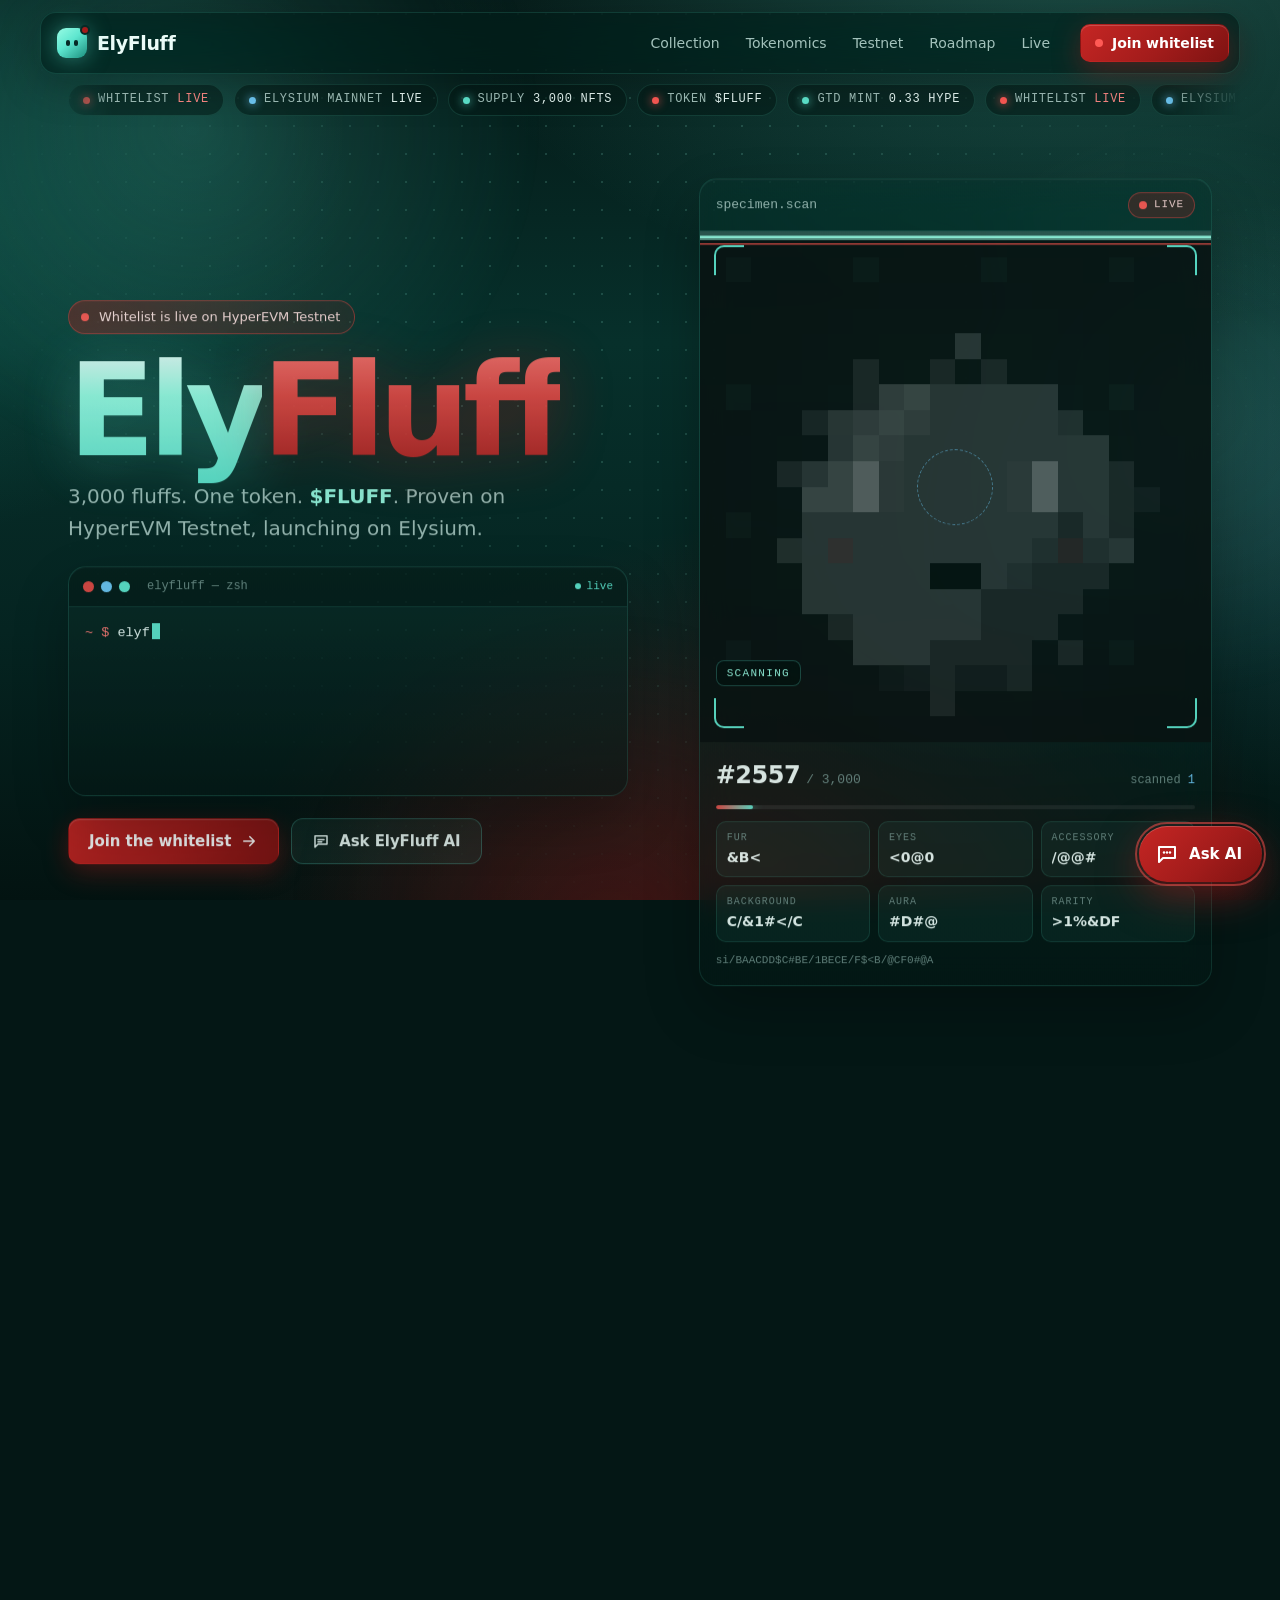
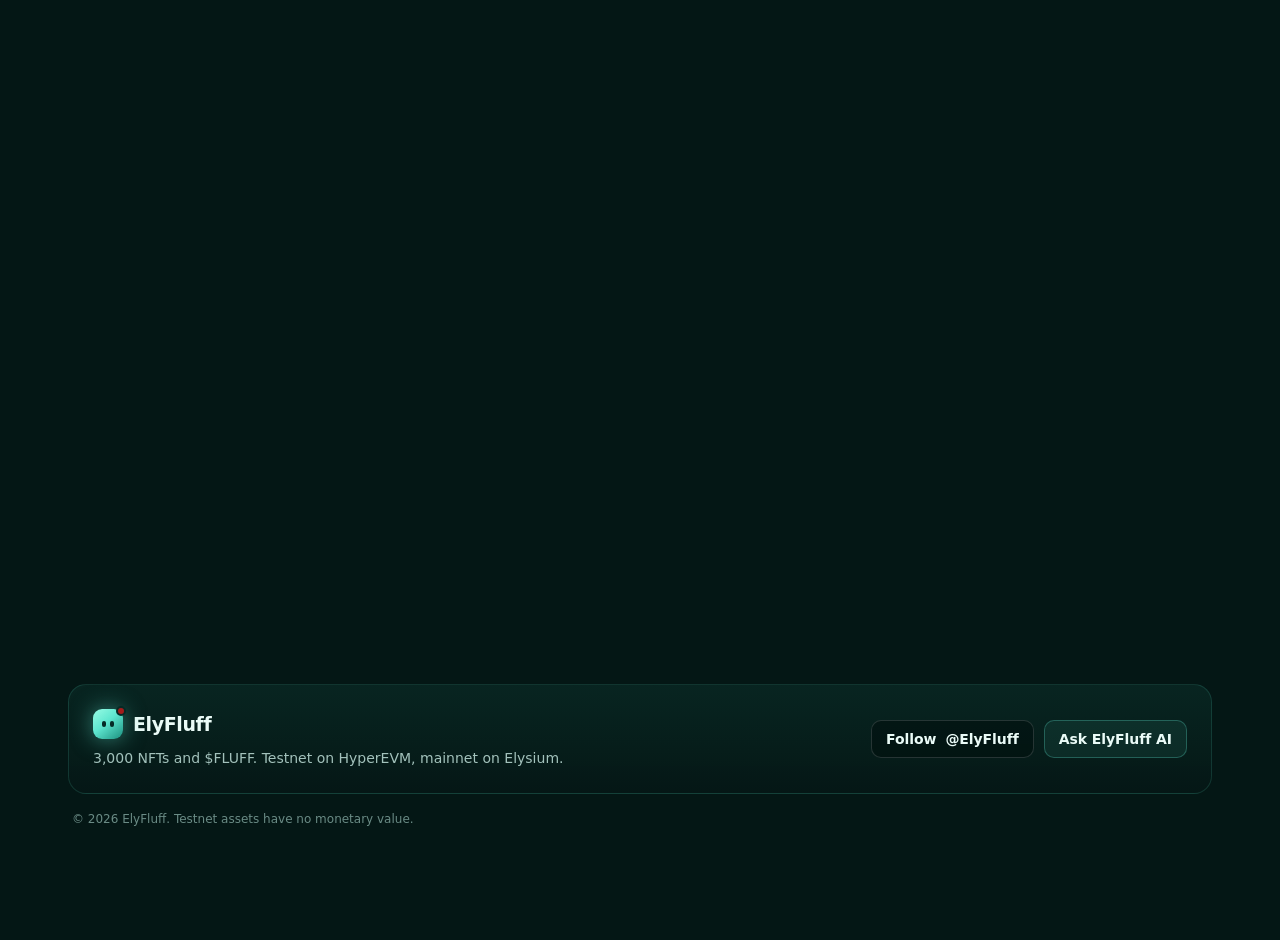
==== index.html @ 576524b1 "Create index.html" ====
<!doctype html>
<html lang="en">
<head>
<meta charset="utf-8">
<meta name="viewport" content="width=device-width, initial-scale=1, viewport-fit=cover">
<meta http-equiv="Content-Security-Policy" content="default-src 'self'; script-src 'self'; style-src 'self' https://fonts.googleapis.com; font-src https://fonts.gstatic.com; img-src 'self' data: blob:; connect-src 'self' https://script.google.com https://script.googleusercontent.com https://rpc.hyperliquid-testnet.xyz; object-src 'none'; base-uri 'self'; form-action 'none'">
<meta name="referrer" content="strict-origin-when-cross-origin">
<meta name="theme-color" content="#041513">
<title>ElyFluff | Whitelist Live</title>
<meta name="description" content="ElyFluff: 3,000 NFTs and the $FLUFF token. Testnet on HyperEVM, mainnet on Elysium. Complete the tasks and join the whitelist.">
<meta property="og:title" content="ElyFluff | Whitelist Live">
<meta property="og:description" content="3,000 NFTs and the $FLUFF token. Testnet on HyperEVM, mainnet on Elysium.">
<meta property="og:type" content="website">
<meta name="twitter:card" content="summary_large_image">
<link rel="icon" href="data:image/svg+xml,%3Csvg xmlns='http://www.w3.org/2000/svg' viewBox='0 0 32 32'%3E%3Crect width='32' height='32' rx='9' fill='%23062A26'/%3E%3Ccircle cx='16' cy='17' r='10' fill='%235EE6CF'/%3E%3Crect x='11' y='14' width='3' height='4' rx='1' fill='%23062A26'/%3E%3Crect x='18' y='14' width='3' height='4' rx='1' fill='%23062A26'/%3E%3Ccircle cx='24' cy='8' r='4' fill='%23A31C1B'/%3E%3C/svg%3E">
<link rel="preconnect" href="https://fonts.googleapis.com">
<link rel="preconnect" href="https://fonts.gstatic.com" crossorigin>
<link rel="stylesheet" href="https://fonts.googleapis.com/css2?family=Geist:wght@400;500;600;700;800&family=Geist+Mono:wght@400;500;600&display=swap">
<link rel="stylesheet" href="style.css">
</head>
<body>

<div class="aurora" aria-hidden="true"><i class="a1"></i><i class="a2"></i><i class="a3"></i><i class="a4"></i></div>
<div class="grid-bg" aria-hidden="true"></div>

<!-- NAV -->
<header class="nav" id="nav">
  <div class="nav-in">
    <a class="logo" href="#top" aria-label="ElyFluff home">
      <span class="logo-mark" aria-hidden="true"><i></i></span>
      <span class="logo-text">ElyFluff</span>
    </a>
    <nav class="nav-links" id="navLinks" aria-label="Main">
      <a href="#scan">Collection</a>
      <a href="#tokenomics">Tokenomics</a>
      <a href="#launchpad">Testnet</a>
      <a href="#roadmap">Roadmap</a>
      <a href="#live">Live</a>
    </nav>
    <div class="nav-actions">
      <a class="btn btn-red btn-sm" href="#whitelist"><span class="pulse-dot"></span>Join whitelist</a>
      <button class="menu-btn" id="menuBtn" type="button" aria-label="Open menu" aria-expanded="false"><i></i><i></i></button>
    </div>
  </div>
</header>

<!-- LIVE BAR -->
<div class="livebar" aria-label="Live status">
  <div class="livebar-track" id="livebarTrack">
    <span class="lb-item"><b class="lb-dot red"></b>WHITELIST <em class="red-t">LIVE</em></span>
    <span class="lb-item lb-block" hidden><b class="lb-dot"></b>HYPEREVM TESTNET <em class="lb-block-n">#0</em></span>
    <span class="lb-item"><b class="lb-dot sky"></b>ELYSIUM MAINNET <em class="lb-cd">NOV 09</em></span>
    <span class="lb-item lb-apps" hidden><b class="lb-dot"></b>APPLICANTS <em class="lb-apps-n">0</em></span>
    <span class="lb-item"><b class="lb-dot"></b>SUPPLY <em><span data-cfg="NFT_SUPPLY_FMT">3,000</span> NFTS</em></span>
    <span class="lb-item"><b class="lb-dot red"></b>TOKEN <em data-cfg="TICKER">$FLUFF</em></span>
    <span class="lb-item"><b class="lb-dot"></b>GTD MINT <em data-cfg="GTD_MINT_PRICE">0.33 HYPE</em></span>
  </div>
</div>

<main id="top">

  <!-- HERO -->
  <section class="hero">
    <div class="hero-left reveal">
      <div class="badge"><span class="pulse-dot"></span>Whitelist is live on HyperEVM Testnet</div>
      <h1 class="hero-title"><span class="t-ely">Ely</span><span class="t-fluff">Fluff</span></h1>
      <p class="hero-sub">3,000 fluffs. One token. <b data-cfg="TICKER">$FLUFF</b>. Proven on HyperEVM Testnet, launching on Elysium.</p>

      <div class="term glass">
        <div class="term-top">
          <span class="tdot r"></span><span class="tdot y"></span><span class="tdot g"></span>
          <span class="term-tab">elyfluff — zsh</span>
          <span class="term-live"><b></b>live</span>
        </div>
        <div class="term-body" id="heroTerm" aria-live="off"></div>
      </div>

      <div class="hero-cta">
        <a class="btn btn-red" href="#whitelist">Join the whitelist <svg viewBox="0 0 24 24" aria-hidden="true"><path d="M5 12h14M13 6l6 6-6 6" fill="none" stroke="currentColor" stroke-width="2" stroke-linecap="round" stroke-linejoin="round"/></svg></a>
        <button class="btn btn-glass" type="button" data-open-agent><svg viewBox="0 0 24 24" aria-hidden="true"><path d="M4 5h16v11H8l-4 4z" fill="none" stroke="currentColor" stroke-width="2" stroke-linejoin="round"/><path d="M8 10h8M8 13h5" stroke="currentColor" stroke-width="2" stroke-linecap="round"/></svg>Ask ElyFluff AI</button>
      </div>
    </div>

    <div id="scan" class="scanner glass reveal">
      <div class="scan-head">
        <div class="scan-title"><span class="mono">specimen.scan</span></div>
        <div class="pill pill-red"><span class="pulse-dot"></span>LIVE</div>
      </div>
      <div class="scan-stage">
        <canvas id="specimen" width="480" height="480" aria-label="Live preview of ElyFluff NFTs being scanned"></canvas>
        <div class="hud" aria-hidden="true">
          <i class="c1"></i><i class="c2"></i><i class="c3"></i><i class="c4"></i>
          <div class="ring"></div>
        </div>
        <div class="scan-tag" id="scanTag">SCANNING</div>
      </div>
      <div class="scan-info">
        <div class="si-top">
          <div><span class="si-id" id="roId">#0000</span><span class="si-of">/ <span data-cfg="NFT_SUPPLY_FMT">3,000</span></span></div>
          <span class="si-count mono">scanned <b id="roCount">0</b></span>
        </div>
        <div class="si-bar"><div class="si-fill" id="roFill"></div></div>
        <ul class="si-traits" id="roTraits"></ul>
        <div class="si-sig mono" id="roSig">sig 0x0000000000000000</div>
      </div>
    </div>
  </section>

  <!-- METRICS -->
  <section class="metrics reveal" aria-label="Live numbers">
    <div class="metric glass">
      <span class="m-k"><b class="lb-dot red"></b>Mainnet countdown</span>
      <span class="m-v mono" id="mCountdown">--d --h --m</span>
      <span class="m-s">Elysium goes live Nov 9</span>
    </div>
    <div class="metric glass">
      <span class="m-k"><b class="lb-dot"></b>Whitelist applicants</span>
      <span class="m-v mono" id="mApps">--</span>
      <span class="m-s" id="mAppsSub">Be one of the first</span>
    </div>
    <div class="metric glass">
      <span class="m-k"><b class="lb-dot sky"></b>HyperEVM Testnet</span>
      <span class="m-v mono" id="mBlock">--</span>
      <span class="m-s" id="mBlockSub">Latest block</span>
    </div>
    <div class="metric glass">
      <span class="m-k"><b class="lb-dot"></b>Collection</span>
      <span class="m-v mono"><span data-cfg="NFT_SUPPLY_FMT">3,000</span></span>
      <span class="m-s">Fluffs in total supply</span>
    </div>
  </section>

  <!-- ABOUT -->
  <section id="about" class="section">
    <div class="sec-head reveal">
      <span class="sec-idx">01</span>
      <div>
        <p class="sec-cmd mono">$ cat about.md</p>
        <h2>Built to be earned, not bought</h2>
      </div>
    </div>
    <div class="bento">
      <article class="b-card b-wide glass reveal">
        <span class="b-tag">THE PROJECT</span>
        <h3>An NFT collection and a token, working as one</h3>
        <p><b class="hl">ElyFluff</b> is a 3,000-piece NFT collection paired with the <b class="hl-sky" data-cfg="TICKER">$FLUFF</b> token, built for the Elysium mainnet. Every holder is proven first on HyperEVM Testnet.</p>
      </article>
      <article class="b-card glass reveal">
        <span class="b-big">40%</span>
        <h3>To NFT holders</h3>
        <p>The largest share of <span data-cfg="TICKER">$FLUFF</span> goes to the people holding the collection.</p>
      </article>
      <article class="b-card glass reveal">
        <span class="b-big sky">Testnet</span>
        <h3>First on HyperEVM</h3>
        <p>Testnet NFT and token holders carry their place to Elysium.</p>
      </article>
      <article class="b-card b-red glass reveal">
        <span class="b-big">GTD + FCFS</span>
        <h3>Two ways in</h3>
        <p>Complete the social tasks. Selected wallets get GTD mint or FCFS token access.</p>
      </article>
    </div>
  </section>

  <!-- TOKENOMICS -->
  <section id="tokenomics" class="section">
    <div class="sec-head reveal">
      <span class="sec-idx">02</span>
      <div>
        <p class="sec-cmd mono">$ elyfluff tokenomics</p>
        <h2><span data-cfg="TICKER">$FLUFF</span> allocation</h2>
      </div>
    </div>
    <div class="tok glass reveal">
      <div class="donut-wrap">
        <svg class="donut" id="donut" viewBox="0 0 200 200" aria-hidden="true"></svg>
        <div class="donut-c">
          <span class="dc-t" data-cfg="TICKER">$FLUFF</span>
          <span class="dc-s">Supply <b data-cfg="TOKEN_SUPPLY">TBA</b></span>
        </div>
      </div>
      <div class="alloc" id="allocList"></div>
    </div>
  </section>

  <!-- TESTNET LAUNCHPAD -->
  <section id="launchpad" class="section">
    <div class="sec-head reveal">
      <span class="sec-idx">03</span>
      <div>
        <p class="sec-cmd mono">$ elyfluff launchpad --network hyperevm-testnet</p>
        <h2>Testnet launchpad</h2>
      </div>
    </div>

    <div class="pad">
      <article class="mint-card mint-gtd glass reveal">
        <div class="mc-top">
          <span class="tier tier-red">GTD</span>
          <span class="pill pill-soft" data-mint-status>Coming soon</span>
        </div>
        <h3>Guaranteed mint</h3>
        <p class="mc-desc">Selected wallets mint the ElyFluff testnet NFT.</p>
        <dl class="mc-rows">
          <div><dt>Price</dt><dd data-cfg="GTD_MINT_PRICE">0.33 HYPE</dd></div>
          <div><dt>Asset</dt><dd>ElyFluff NFT</dd></div>
          <div><dt>Network</dt><dd>HyperEVM Testnet</dd></div>
          <div><dt>Access</dt><dd>GTD list only</dd></div>
        </dl>
        <button class="btn btn-red btn-block mint-btn" id="btnMintGtd" type="button" disabled>
          <svg viewBox="0 0 24 24" aria-hidden="true"><rect x="5" y="11" width="14" height="9" rx="2" fill="none" stroke="currentColor" stroke-width="2"/><path d="M8 11V8a4 4 0 0 1 8 0v3" fill="none" stroke="currentColor" stroke-width="2"/></svg>
          <span>Mint opens soon</span>
        </button>
      </article>

      <article class="mint-card mint-fcfs glass reveal">
        <div class="mc-top">
          <span class="tier tier-sky">FCFS</span>
          <span class="pill pill-soft" data-mint-status>Coming soon</span>
        </div>
        <h3>Token claim</h3>
        <p class="mc-desc">Selected wallets receive testnet <span data-cfg="TICKER">$FLUFF</span>.</p>
        <dl class="mc-rows">
          <div><dt>Delivery</dt><dd>Claim or distribution</dd></div>
          <div><dt>Asset</dt><dd>Testnet <span data-cfg="TICKER">$FLUFF</span></dd></div>
          <div><dt>Network</dt><dd>HyperEVM Testnet</dd></div>
          <div><dt>Access</dt><dd>First come, first served</dd></div>
        </dl>
        <button class="btn btn-sky btn-block mint-btn" id="btnClaimFcfs" type="button" disabled>
          <svg viewBox="0 0 24 24" aria-hidden="true"><rect x="5" y="11" width="14" height="9" rx="2" fill="none" stroke="currentColor" stroke-width="2"/><path d="M8 11V8a4 4 0 0 1 8 0v3" fill="none" stroke="currentColor" stroke-width="2"/></svg>
          <span>Claim opens soon</span>
        </button>
      </article>

      <article class="check-card glass reveal">
        <span class="b-tag">ELIGIBILITY</span>
        <h3>Check your status</h3>
        <p class="mc-desc">Enter your X username to see if you are selected.</p>
        <div class="field-row">
          <div class="input"><span class="in-pre">@</span><input id="inCheck" type="text" autocomplete="off" autocapitalize="off" spellcheck="false" maxlength="40" placeholder="username"></div>
          <button class="btn btn-glass" id="btnCheck" type="button">Check</button>
        </div>
        <div class="check-out mono" id="checkOut" aria-live="polite">Selections are announced after the whitelist closes.</div>
      </article>
    </div>
    <p class="note reveal"><b>!</b> Testnet NFT and testnet <span data-cfg="TICKER">$FLUFF</span> holders qualify for Elysium mainnet. Testnet assets have no monetary value.</p>
  </section>

  <!-- ROADMAP MAP -->
  <section id="roadmap" class="section">
    <div class="sec-head reveal">
      <span class="sec-idx">04</span>
      <div>
        <p class="sec-cmd mono">$ elyfluff roadmap --map</p>
        <h2>The road to Elysium</h2>
      </div>
    </div>

    <div class="map glass reveal" id="map">
      <div class="map-topo" aria-hidden="true"></div>
      <svg class="map-svg" id="mapSvg" aria-hidden="true">
        <defs>
          <linearGradient id="routeGrad" gradientUnits="userSpaceOnUse" x1="0" y1="0" x2="1000" y2="0">
            <stop offset="0" stop-color="#A31C1B"/>
            <stop offset="0.45" stop-color="#5EE6CF"/>
            <stop offset="1" stop-color="#6EC8F5"/>
          </linearGradient>
        </defs>
        <path id="routeBase" class="route-base"/>
        <path id="routeDone" class="route-done"/>
        <path id="routeRun" class="route-run"/>
      </svg>

      <ol class="stations">
        <li class="st done-st active" data-st="1">
          <span class="st-node"><i></i></span>
          <div class="st-card">
            <span class="st-phase">PHASE 01 · <em>LIVE NOW</em></span>
            <h3>Whitelist tasks</h3>
            <p>Follow, like, repost and comment on X. Register your wallet.</p>
          </div>
        </li>
        <li class="st" data-st="2">
          <span class="st-node"><i></i></span>
          <div class="st-card">
            <span class="st-phase">PHASE 02</span>
            <h3>Selection</h3>
            <p>GTD and FCFS lists are picked from task completers and announced on X.</p>
          </div>
        </li>
        <li class="st" data-st="3">
          <span class="st-node"><i></i></span>
          <div class="st-card">
            <span class="st-phase">PHASE 03</span>
            <h3>HyperEVM Testnet launch</h3>
            <p>GTD mints the NFT for <span data-cfg="GTD_MINT_PRICE">0.33 HYPE</span>. FCFS receives testnet <span data-cfg="TICKER">$FLUFF</span>.</p>
          </div>
        </li>
        <li class="st" data-st="4">
          <span class="st-node"><i></i></span>
          <div class="st-card">
            <span class="st-phase">PHASE 04</span>
            <h3>Mainnet qualification</h3>
            <p>Testnet NFT and token holders qualify for Elysium.</p>
          </div>
        </li>
        <li class="st st-final" data-st="5">
          <span class="st-node"><i></i></span>
          <div class="st-card">
            <span class="st-phase">DESTINATION · NOV 9</span>
            <h3>Elysium mainnet</h3>
            <p>ElyFluff NFT and <span data-cfg="TICKER">$FLUFF</span> go live. 40% of tokens to NFT holders.</p>
          </div>
        </li>
      </ol>
    </div>
  </section>

  <!-- WHITELIST -->
  <section id="whitelist" class="section">
    <div class="sec-head reveal">
      <span class="sec-idx">05</span>
      <div>
        <p class="sec-cmd mono">$ sudo elyfluff whitelist --apply</p>
        <h2>Join the whitelist</h2>
      </div>
    </div>

    <div class="wl-wrap">
      <div class="wl glass reveal">
        <div class="wl-top">
          <div class="wl-steps" id="wlSegs"><i></i><i></i><i></i><i></i></div>
          <span class="wl-ptext mono" id="wlPText">Step 1 of 4</span>
          <button class="wl-reset" id="wlReset" type="button" hidden>Start over</button>
        </div>
        <div class="demo-flag mono" id="demoFlag" hidden>Demo mode: entries are not saved yet.</div>

        <!-- TASK 1 -->
        <div class="task" id="task1">
          <div class="task-head">
            <span class="task-ic"><svg viewBox="0 0 24 24" aria-hidden="true"><circle cx="10" cy="8" r="4" fill="none" stroke="currentColor" stroke-width="2"/><path d="M3 20c1-4 4-6 7-6s6 2 7 6M19 8v6M16 11h6" fill="none" stroke="currentColor" stroke-width="2" stroke-linecap="round"/></svg></span>
            <div class="task-txt"><span class="task-no">TASK 01</span><span class="task-title">Follow <span data-cfg="X_HANDLE_AT">@ElyFluff</span> on X</span></div>
            <span class="task-state" data-state>Locked</span>
          </div>
          <div class="task-note mono"></div>
          <div class="task-body">
            <button class="btn btn-x" id="btnFollow" type="button"><svg viewBox="0 0 24 24" aria-hidden="true"><path d="M4 4l16 16M20 4L4 20" stroke="currentColor" stroke-width="2.4" stroke-linecap="round"/></svg>Follow on X</button>
            <div class="input"><span class="in-pre">@</span><input id="inUser" type="text" autocomplete="off" autocapitalize="off" spellcheck="false" maxlength="60" placeholder="your X username" aria-label="Your X username"></div>
            <button class="btn btn-red btn-block" id="btnV1" type="button" disabled>Verify follow</button>
          </div>
        </div>

        <!-- TASK 2 -->
        <div class="task" id="task2">
          <div class="task-head">
            <span class="task-ic"><svg viewBox="0 0 24 24" aria-hidden="true"><path d="M12 20s-7-4.4-7-10a4 4 0 0 1 7-2.6A4 4 0 0 1 19 10c0 5.6-7 10-7 10z" fill="none" stroke="currentColor" stroke-width="2" stroke-linejoin="round"/></svg></span>
            <div class="task-txt"><span class="task-no">TASK 02</span><span class="task-title">Like and repost our post</span></div>
            <span class="task-state" data-state>Locked</span>
          </div>
          <div class="task-note mono"></div>
          <div class="task-body">
            <div class="btn-pair">
              <button class="btn btn-x" id="btnLike" type="button"><span class="chk" id="chkLike"></span>Like post</button>
              <button class="btn btn-x" id="btnRepost" type="button"><span class="chk" id="chkRepost"></span>Repost</button>
            </div>
            <button class="btn btn-red btn-block" id="btnV2" type="button" disabled>Verify like and repost</button>
          </div>
        </div>

        <!-- TASK 3 -->
        <div class="task" id="task3">
          <div class="task-head">
            <span class="task-ic"><svg viewBox="0 0 24 24" aria-hidden="true"><path d="M4 5h16v11H9l-5 4z" fill="none" stroke="currentColor" stroke-width="2" stroke-linejoin="round"/></svg></span>
            <div class="task-txt"><span class="task-no">TASK 03</span><span class="task-title">Comment on our post</span></div>
            <span class="task-state" data-state>Locked</span>
          </div>
          <div class="task-note mono"></div>
          <div class="task-body">
            <button class="btn btn-x" id="btnReply" type="button"><svg viewBox="0 0 24 24" aria-hidden="true"><path d="M4 5h16v11H9l-5 4z" fill="none" stroke="currentColor" stroke-width="2" stroke-linejoin="round"/></svg>Comment on X</button>
            <p class="task-hint">After posting, tap Share on your reply, then Copy link. Come back and tap Paste.</p>
            <div class="field-row">
              <div class="input"><input id="inComment" type="url" autocomplete="off" autocapitalize="off" spellcheck="false" maxlength="200" placeholder="your reply link" aria-label="Your reply link"></div>
              <button class="btn btn-glass" id="btnPaste" type="button">Paste</button>
            </div>
            <button class="btn btn-red btn-block" id="btnV3" type="button" disabled>Verify comment</button>
          </div>
        </div>

        <!-- TASK 4 -->
        <div class="task" id="task4">
          <div class="task-head">
            <span class="task-ic"><svg viewBox="0 0 24 24" aria-hidden="true"><rect x="3" y="6" width="18" height="13" rx="3" fill="none" stroke="currentColor" stroke-width="2"/><path d="M16 12.5h2" stroke="currentColor" stroke-width="2.4" stroke-linecap="round"/><path d="M3 9h18" stroke="currentColor" stroke-width="2"/></svg></span>
            <div class="task-txt"><span class="task-no">TASK 04</span><span class="task-title">Register your wallet</span></div>
            <span class="task-state" data-state>Locked</span>
          </div>
          <div class="task-note mono"></div>
          <div class="task-body">
            <p class="task-hint">Your EVM wallet for HyperEVM Testnet. Never share your seed phrase.</p>
            <div class="field-row">
              <div class="input"><input id="inWallet" type="text" autocomplete="off" autocapitalize="off" spellcheck="false" maxlength="42" placeholder="0x..." aria-label="EVM wallet address"></div>
              <button class="btn btn-glass" id="btnPasteW" type="button">Paste</button>
            </div>
            <label class="hp" aria-hidden="true">Website <input id="inHp" type="text" tabindex="-1" autocomplete="off"></label>
            <button class="btn btn-red btn-block" id="btnV4" type="button">Submit and get my card</button>
          </div>
        </div>

        <!-- RESULT -->
        <div class="result" id="wlResult" hidden>
          <div class="res-head"><span class="pill pill-hyper">Access logged</span><span>Your ElyFluff card is ready</span></div>
          <div class="card-frame"><canvas id="card" width="1200" height="675" aria-label="Your ElyFluff whitelist card"></canvas></div>
          <div class="btn-pair">
            <button class="btn btn-red" id="btnDownload" type="button"><svg viewBox="0 0 24 24" aria-hidden="true"><path d="M12 4v11M7 10l5 5 5-5M5 20h14" fill="none" stroke="currentColor" stroke-width="2" stroke-linecap="round" stroke-linejoin="round"/></svg>Download card</button>
            <button class="btn btn-x" id="btnShare" type="button"><svg viewBox="0 0 24 24" aria-hidden="true"><path d="M4 4l16 16M20 4L4 20" stroke="currentColor" stroke-width="2.4" stroke-linecap="round"/></svg>Share on X</button>
          </div>
          <div class="ref-box">
            <span class="b-tag">YOUR INVITE CODE</span>
            <div class="ref-row">
              <span class="ref-code mono" id="refCode">EF-00000</span>
              <button class="btn btn-glass btn-sm" id="btnCopyRef" type="button">Copy invite link</button>
            </div>
            <p class="task-hint">Friends who join with your link count for you on the leaderboard.</p>
          </div>
        </div>

        <div class="wl-log mono" id="wlLog" aria-live="polite"></div>
      </div>

      <aside class="wl-side reveal">
        <div class="side-card glass">
          <span class="b-tag">WHY JOIN</span>
          <ul class="why">
            <li><b>GTD</b> mint the testnet NFT for <span data-cfg="GTD_MINT_PRICE">0.33 HYPE</span></li>
            <li><b>FCFS</b> receive testnet <span data-cfg="TICKER">$FLUFF</span></li>
            <li><b>Mainnet</b> holders qualify for Elysium</li>
            <li><b>40%</b> of tokens go to NFT holders</li>
          </ul>
        </div>
        <div class="side-card glass">
          <span class="b-tag">STAY SAFE</span>
          <p class="task-hint">We will never DM you first or ask for your seed phrase. Only trust <span data-cfg="X_HANDLE_AT">@ElyFluff</span>.</p>
        </div>
      </aside>
    </div>
  </section>

  <!-- LIVE -->
  <section id="live" class="section">
    <div class="sec-head reveal">
      <span class="sec-idx">06</span>
      <div>
        <p class="sec-cmd mono">$ elyfluff live --watch</p>
        <h2>Live community</h2>
      </div>
    </div>
    <div class="live-grid">
      <div class="live-card glass reveal">
        <div class="lc-head"><h3>Whitelist feed</h3><span class="pill pill-red"><span class="pulse-dot"></span>LIVE</span></div>
        <ul class="feed mono" id="feed"></ul>
      </div>
      <div class="live-card glass reveal">
        <div class="lc-head"><h3>Top inviters</h3><span class="pill pill-soft">Updated live</span></div>
        <ol class="board mono" id="board"></ol>
      </div>
    </div>
  </section>

</main>

<footer class="footer">
  <div class="foot-in">
    <div>
      <a class="logo" href="#top"><span class="logo-mark" aria-hidden="true"><i></i></span><span class="logo-text">ElyFluff</span></a>
      <p class="foot-note">3,000 NFTs and <span data-cfg="TICKER">$FLUFF</span>. Testnet on HyperEVM, mainnet on Elysium.</p>
    </div>
    <div class="foot-links">
      <button class="btn btn-x btn-sm" type="button" data-x-profile>Follow <span data-cfg="X_HANDLE_AT">@ElyFluff</span></button>
      <button class="btn btn-glass btn-sm" type="button" data-open-agent>Ask ElyFluff AI</button>
    </div>
  </div>
  <p class="foot-copy">&copy; 2026 ElyFluff. Testnet assets have no monetary value.</p>
</footer>

<!-- AGENT -->
<button class="agent-fab" id="agentFab" type="button" aria-label="Ask ElyFluff AI" data-open-agent>
  <span class="fab-ring"></span>
  <svg viewBox="0 0 24 24" aria-hidden="true"><path d="M4 5h16v11H8l-4 4z" fill="none" stroke="currentColor" stroke-width="2" stroke-linejoin="round"/><circle cx="9" cy="10.5" r="1.2" fill="currentColor"/><circle cx="12" cy="10.5" r="1.2" fill="currentColor"/><circle cx="15" cy="10.5" r="1.2" fill="currentColor"/></svg>
  <span class="fab-label">Ask AI</span>
</button>

<div class="agent" id="agent" role="dialog" aria-modal="false" aria-labelledby="agentTitle" hidden>
  <div class="ag-head">
    <span class="ag-av" aria-hidden="true"><i></i></span>
    <div class="ag-t">
      <b id="agentTitle">ElyFluff AI</b>
      <span class="ag-st"><b class="lb-dot"></b>Online · project assistant</span>
    </div>
    <button class="ag-x" id="agentClose" type="button" aria-label="Close"><svg viewBox="0 0 24 24" aria-hidden="true"><path d="M6 6l12 12M18 6L6 18" stroke="currentColor" stroke-width="2" stroke-linecap="round"/></svg></button>
  </div>
  <div class="ag-msgs" id="agentMsgs" aria-live="polite"></div>
  <div class="ag-chips" id="agentChips"></div>
  <form class="ag-form" id="agentForm" autocomplete="off">
    <input id="agentIn" type="text" maxlength="300" placeholder="Ask about ElyFluff..." aria-label="Your question">
    <button class="ag-send" type="submit" aria-label="Send"><svg viewBox="0 0 24 24" aria-hidden="true"><path d="M4 12l16-8-6 16-2-7z" fill="none" stroke="currentColor" stroke-width="2" stroke-linejoin="round"/></svg></button>
  </form>
</div>

<script src="config.js"></script>
<script src="app.js"></script>
</body>
</html>
---- style.css ----
:root{
  --bg0:#031210;
  --bg1:#062723;
  --bg2:#0B3D36;
  --hyper:#5EE6CF;
  --hyper-2:#97FCE4;
  --hyper-deep:#1B8F7E;
  --sky:#6EC8F5;
  --sky-deep:#3F8FD0;
  --crimson:#A31C1B;
  --crimson-2:#E04A46;
  --charcoal:#171717;
  --text:#EAFBF7;
  --muted:#A3C2BC;
  --dim:#6A8B85;
  --line:rgba(94,230,207,.14);
  --line-2:rgba(94,230,207,.28);
  --glass:linear-gradient(180deg,rgba(12,48,43,.58),rgba(6,24,22,.62));
  --sans:"Geist",ui-sans-serif,system-ui,-apple-system,"Segoe UI",Roboto,sans-serif;
  --mono:"Geist Mono",ui-monospace,"SF Mono",Menlo,Consolas,monospace;
  --r:18px;
  --ease:cubic-bezier(.2,.8,.2,1);
}
*{box-sizing:border-box}
html{scroll-behavior:smooth;-webkit-text-size-adjust:100%;scroll-padding-top:120px}
body{
  margin:0;color:var(--text);font-family:var(--sans);font-size:16px;line-height:1.6;
  overflow-x:hidden;-webkit-font-smoothing:antialiased;
  min-height:100vh;
}
html{background:#041715}
.aurora{
  background:
    radial-gradient(1100px 700px at 85% -12%,rgba(94,230,207,.30),transparent 62%),
    radial-gradient(900px 650px at -15% 18%,rgba(27,143,126,.38),transparent 60%),
    radial-gradient(900px 700px at 60% 105%,rgba(163,28,27,.30),transparent 60%),
    radial-gradient(700px 500px at 105% 55%,rgba(110,200,245,.12),transparent 60%),
    linear-gradient(180deg,#041715 0%,#07302B 38%,#052421 70%,#031311 100%);
}
a{color:inherit;text-decoration:none}
button{font-family:inherit;color:inherit}
.mono{font-family:var(--mono)}
::selection{background:var(--hyper);color:#042420}
[hidden]{display:none!important}
svg{display:block}

/* ambient background */
.aurora{position:fixed;inset:0;z-index:-2;pointer-events:none;overflow:hidden}
.aurora i{position:absolute;border-radius:50%;opacity:.55;will-change:transform}
.aurora .a1{width:60vmax;height:60vmax;left:-15vmax;top:-20vmax;background:radial-gradient(circle,rgba(94,230,207,.35),transparent 65%);animation:drift1 26s ease-in-out infinite alternate}
.aurora .a2{width:50vmax;height:50vmax;right:-18vmax;top:10vh;background:radial-gradient(circle,rgba(151,252,228,.20),transparent 65%);animation:drift2 32s ease-in-out infinite alternate}
.aurora .a3{width:55vmax;height:55vmax;left:20vw;bottom:-30vmax;background:radial-gradient(circle,rgba(163,28,27,.32),transparent 65%);animation:drift3 30s ease-in-out infinite alternate}
.aurora .a4{width:35vmax;height:35vmax;right:5vw;bottom:10vh;background:radial-gradient(circle,rgba(110,200,245,.14),transparent 65%);animation:drift2 38s ease-in-out infinite alternate-reverse}
@keyframes drift1{to{transform:translate(12vw,10vh) scale(1.1)}}
@keyframes drift2{to{transform:translate(-10vw,14vh) scale(.92)}}
@keyframes drift3{to{transform:translate(-14vw,-8vh) scale(1.08)}}
.grid-bg{position:fixed;inset:0;z-index:-1;pointer-events:none;
  background-image:radial-gradient(rgba(151,252,228,.16) 1px,transparent 1px);background-size:28px 28px;
  -webkit-mask-image:radial-gradient(ellipse at 50% 30%,#000 20%,transparent 75%);mask-image:radial-gradient(ellipse at 50% 30%,#000 20%,transparent 75%)}

/* glass */
.glass{background:var(--glass);border:1px solid var(--line);border-radius:var(--r);
  backdrop-filter:blur(16px) saturate(140%);-webkit-backdrop-filter:blur(16px) saturate(140%);
  box-shadow:inset 0 1px 0 rgba(255,255,255,.05),0 24px 60px rgba(0,0,0,.30)}

/* buttons */
.btn{display:inline-flex;align-items:center;justify-content:center;gap:9px;min-height:46px;padding:0 20px;border-radius:12px;border:1px solid transparent;
  font-family:var(--sans);font-weight:600;font-size:15px;letter-spacing:-.005em;cursor:pointer;white-space:nowrap;
  transition:transform .18s var(--ease),box-shadow .25s,background .25s,border-color .25s,color .25s,opacity .25s;-webkit-tap-highlight-color:transparent}
.btn svg{width:18px;height:18px;flex:none}
.btn:active{transform:scale(.97)}
.btn-sm{min-height:38px;padding:0 14px;font-size:14px;border-radius:10px}
.btn-block{width:100%}
.btn-red{color:#fff;background:linear-gradient(135deg,#C52624 0%,#A31C1B 55%,#7E1312 100%);
  box-shadow:0 8px 28px rgba(163,28,27,.45),inset 0 1px 0 rgba(255,255,255,.18)}
.btn-red:hover{box-shadow:0 10px 36px rgba(224,74,70,.55),inset 0 1px 0 rgba(255,255,255,.22);transform:translateY(-1px)}
.btn-sky{color:#04222F;background:linear-gradient(135deg,#9BDCFA,#6EC8F5 60%,#3F8FD0);box-shadow:0 8px 28px rgba(110,200,245,.30)}
.btn-glass{color:var(--text);background:rgba(94,230,207,.08);border-color:var(--line-2)}
.btn-glass:hover{background:rgba(94,230,207,.15);border-color:var(--hyper)}
.btn-x{color:var(--text);background:rgba(3,18,16,.65);border-color:rgba(255,255,255,.14)}
.btn-x:hover{border-color:var(--hyper);background:rgba(94,230,207,.10)}
.btn-x.opened{border-color:rgba(94,230,207,.6);color:var(--hyper-2)}
.btn:disabled{opacity:.42;cursor:not-allowed;transform:none;box-shadow:none}
.btn.busy{pointer-events:none;opacity:.75}
.btn.busy::after{content:"";width:14px;height:14px;border-radius:50%;border:2px solid currentColor;border-right-color:transparent;animation:spin .7s linear infinite}

.pulse-dot{width:8px;height:8px;border-radius:50%;background:#FF5A55;box-shadow:0 0 0 0 rgba(255,90,85,.7);animation:ping 1.6s infinite;flex:none}
@keyframes ping{0%{box-shadow:0 0 0 0 rgba(255,90,85,.65)}70%{box-shadow:0 0 0 9px rgba(255,90,85,0)}100%{box-shadow:0 0 0 0 rgba(255,90,85,0)}}
@keyframes spin{to{transform:rotate(360deg)}}
.pill{display:inline-flex;align-items:center;gap:7px;height:26px;padding:0 10px;border-radius:999px;font-family:var(--mono);font-size:11px;font-weight:500;letter-spacing:.08em;white-space:nowrap}
.pill-red{color:#FFD9D8;background:rgba(163,28,27,.30);border:1px solid rgba(224,74,70,.5)}
.pill-soft{color:var(--muted);background:rgba(255,255,255,.04);border:1px solid rgba(255,255,255,.10)}
.pill-hyper{color:#042420;background:var(--hyper)}
.lb-dot{display:inline-block;width:7px;height:7px;border-radius:50%;background:var(--hyper);box-shadow:0 0 10px var(--hyper);flex:none}
.lb-dot.red{background:#FF5A55;box-shadow:0 0 10px #FF5A55}
.lb-dot.sky{background:var(--sky);box-shadow:0 0 10px var(--sky)}

/* nav */
.nav{position:sticky;top:0;z-index:60;padding:12px clamp(12px,3vw,28px) 0}
.nav-in{max-width:1200px;margin:0 auto;display:flex;align-items:center;gap:18px;height:62px;padding:0 10px 0 16px;border-radius:16px;
  background:rgba(4,26,23,.62);border:1px solid var(--line);backdrop-filter:blur(18px) saturate(150%);-webkit-backdrop-filter:blur(18px) saturate(150%);box-shadow:0 10px 40px rgba(0,0,0,.25)}
.logo{display:flex;align-items:center;gap:10px;font-weight:700;font-size:19px;letter-spacing:-.02em}
.logo-mark{position:relative;width:30px;height:30px;border-radius:9px;background:linear-gradient(140deg,var(--hyper-2),var(--hyper) 45%,var(--hyper-deep));box-shadow:0 0 22px rgba(94,230,207,.5)}
.logo-mark::before,.logo-mark::after{content:"";position:absolute;top:12px;width:4px;height:6px;border-radius:2px;background:#062A26}
.logo-mark::before{left:9px}.logo-mark::after{right:9px}
.logo-mark i{position:absolute;right:-3px;top:-3px;width:10px;height:10px;border-radius:50%;background:var(--crimson);border:2px solid #062A26}
.nav-links{display:flex;gap:2px;margin-left:auto}
.nav-links a{padding:8px 12px;border-radius:10px;font-size:14px;font-weight:500;color:var(--muted);transition:color .2s,background .2s}
.nav-links a:hover{color:var(--text);background:rgba(94,230,207,.08)}
.nav-actions{display:flex;align-items:center;gap:8px}
.menu-btn{display:none;width:42px;height:42px;border-radius:11px;border:1px solid var(--line-2);background:rgba(94,230,207,.06);cursor:pointer;position:relative}
.menu-btn i{position:absolute;left:12px;right:12px;height:2px;border-radius:2px;background:var(--text);transition:transform .25s,top .25s}
.menu-btn i:first-child{top:16px}.menu-btn i:last-child{top:24px}
.menu-btn[aria-expanded="true"] i:first-child{top:20px;transform:rotate(45deg)}
.menu-btn[aria-expanded="true"] i:last-child{top:20px;transform:rotate(-45deg)}

/* live bar */
.livebar{max-width:1200px;margin:10px auto 0;padding:0 clamp(12px,3vw,28px);overflow:hidden;
  -webkit-mask-image:linear-gradient(90deg,transparent,#000 6%,#000 94%,transparent);mask-image:linear-gradient(90deg,transparent,#000 6%,#000 94%,transparent)}
.livebar-track{display:flex;gap:10px;width:max-content;animation:marquee 40s linear infinite}
.livebar:hover .livebar-track{animation-play-state:paused}
.lb-item{display:inline-flex;align-items:center;gap:8px;height:32px;padding:0 14px;border-radius:999px;background:rgba(4,26,23,.55);border:1px solid var(--line);
  font-family:var(--mono);font-size:12px;letter-spacing:.06em;color:var(--muted);white-space:nowrap}
.lb-item em{font-style:normal;color:var(--text);font-weight:500}
.red-t{color:#FF8A86!important}
@keyframes marquee{to{transform:translateX(-50%)}}

/* layout */
main{max-width:1200px;margin:0 auto;padding:0 clamp(16px,3.5vw,28px)}
.section{padding-top:clamp(72px,10vw,120px)}
.sec-head{display:flex;align-items:flex-start;gap:16px;margin-bottom:28px}
.sec-idx{flex:none;display:grid;place-items:center;width:44px;height:44px;border-radius:12px;font-family:var(--mono);font-weight:600;font-size:14px;color:#fff;
  background:linear-gradient(135deg,#C52624,#A31C1B 60%,#7E1312);box-shadow:0 8px 24px rgba(163,28,27,.4)}
.sec-cmd{margin:0 0 4px;font-size:13px;color:var(--hyper)}
.sec-head h2{margin:0;font-size:clamp(28px,4.6vw,46px);line-height:1.08;font-weight:700;letter-spacing:-.035em}

/* hero */
.hero{display:grid;grid-template-columns:1.08fr .92fr;gap:28px;padding-top:clamp(28px,5vw,60px);align-items:center}
.badge{display:inline-flex;align-items:center;gap:10px;height:34px;padding:0 14px 0 12px;border-radius:999px;font-size:13px;font-weight:500;color:#FFE1E0;
  background:linear-gradient(90deg,rgba(163,28,27,.45),rgba(163,28,27,.15));border:1px solid rgba(224,74,70,.5)}
.hero-title{margin:18px 0 10px;font-size:clamp(64px,11vw,128px);line-height:.92;font-weight:800;letter-spacing:-.055em}
.t-ely{background:linear-gradient(180deg,#FFFFFF 0%,var(--hyper-2) 40%,var(--hyper) 100%);-webkit-background-clip:text;background-clip:text;color:transparent;filter:drop-shadow(0 6px 30px rgba(94,230,207,.35))}
.t-fluff{background:linear-gradient(180deg,#FF7C77 0%,#E04A46 40%,#A31C1B 100%);-webkit-background-clip:text;background-clip:text;color:transparent;filter:drop-shadow(0 6px 30px rgba(163,28,27,.45))}
.hero-sub{margin:0 0 22px;max-width:520px;font-size:clamp(17px,2vw,20px);color:var(--muted)}
.hero-sub b{color:var(--hyper-2);font-weight:600}

.term{overflow:hidden;max-width:560px}
.term-top{display:flex;align-items:center;gap:7px;height:40px;padding:0 14px;border-bottom:1px solid var(--line);background:rgba(3,18,16,.45)}
.tdot{width:11px;height:11px;border-radius:50%}
.tdot.r{background:#E04A46}.tdot.y{background:#6EC8F5}.tdot.g{background:#5EE6CF}
.term-tab{margin-left:10px;font-family:var(--mono);font-size:12px;color:var(--dim)}
.term-live{margin-left:auto;display:flex;align-items:center;gap:6px;font-family:var(--mono);font-size:11px;color:var(--hyper)}
.term-live b{width:6px;height:6px;border-radius:50%;background:var(--hyper);animation:blink 1.4s infinite}
.term-body{height:188px;padding:14px 16px;font-family:var(--mono);font-size:13.5px;line-height:1.75;overflow:hidden}
.tl{white-space:pre-wrap;word-break:break-word}
.tl .pr{color:#FF7C77}.tl .cm{color:var(--text)}.tl .k{color:var(--dim)}.tl .v{color:var(--hyper-2)}.tl .s{color:var(--sky)}.tl .ok{color:var(--hyper)}
.caret{display:inline-block;width:8px;height:16px;margin-left:2px;vertical-align:-3px;background:var(--hyper);animation:blink 1s steps(1) infinite}
@keyframes blink{50%{opacity:0}}
.hero-cta{display:flex;flex-wrap:wrap;gap:12px;margin-top:22px}

/* scanner */
.scanner{overflow:hidden}
.scan-head{display:flex;align-items:center;justify-content:space-between;height:52px;padding:0 16px;border-bottom:1px solid var(--line)}
.scan-title{font-size:13px;color:var(--muted)}
.scan-stage{position:relative;aspect-ratio:1/1;background:#031210;overflow:hidden}
.scan-stage canvas{display:block;width:100%;height:100%;image-rendering:pixelated}
.hud{position:absolute;inset:0;pointer-events:none}
.hud i{position:absolute;width:30px;height:30px;border:0 solid var(--hyper)}
.hud .c1{top:14px;left:14px;border-top-width:2px;border-left-width:2px;border-top-left-radius:10px}
.hud .c2{top:14px;right:14px;border-top-width:2px;border-right-width:2px;border-top-right-radius:10px}
.hud .c3{bottom:14px;left:14px;border-bottom-width:2px;border-left-width:2px;border-bottom-left-radius:10px}
.hud .c4{bottom:14px;right:14px;border-bottom-width:2px;border-right-width:2px;border-bottom-right-radius:10px}
.hud .ring{position:absolute;left:50%;top:50%;width:76px;height:76px;margin:-38px;border-radius:50%;border:1px dashed rgba(110,200,245,.6);animation:spin 10s linear infinite}
.scan-tag{position:absolute;left:16px;bottom:56px;height:26px;display:flex;align-items:center;padding:0 10px;border-radius:8px;font-family:var(--mono);font-size:11px;letter-spacing:.12em;
  color:var(--hyper-2);background:rgba(3,18,16,.8);border:1px solid var(--line-2);backdrop-filter:blur(6px);-webkit-backdrop-filter:blur(6px)}
.scan-tag.decoded{color:#fff;background:var(--crimson);border-color:var(--crimson-2)}
.scan-info{padding:14px 16px 16px}
.si-top{display:flex;align-items:baseline;justify-content:space-between}
.si-id{font-size:24px;font-weight:700;letter-spacing:-.02em}
.si-of{margin-left:6px;font-family:var(--mono);font-size:13px;color:var(--dim)}
.si-count{font-size:12px;color:var(--dim)}
.si-count b{color:var(--sky);font-weight:500}
.si-bar{height:4px;margin:10px 0 12px;border-radius:4px;background:rgba(255,255,255,.07);overflow:hidden}
.si-fill{height:100%;width:0;border-radius:4px;background:linear-gradient(90deg,var(--crimson-2),var(--hyper));box-shadow:0 0 12px var(--hyper)}
.si-traits{list-style:none;margin:0;padding:0;display:grid;grid-template-columns:repeat(3,minmax(0,1fr));gap:8px}
.si-traits li{padding:8px 10px;border-radius:10px;background:rgba(94,230,207,.06);border:1px solid var(--line);min-width:0}
.si-traits span{display:block;font-family:var(--mono);font-size:10px;letter-spacing:.1em;text-transform:uppercase;color:var(--dim)}
.si-traits b{display:block;font-size:14px;font-weight:600;white-space:nowrap;overflow:hidden;text-overflow:ellipsis}
.si-sig{margin-top:10px;font-size:11px;color:var(--dim);white-space:nowrap;overflow:hidden;text-overflow:ellipsis}

/* metrics */
.metrics{display:grid;grid-template-columns:repeat(4,1fr);gap:14px;margin-top:28px}
.metric{padding:18px;display:flex;flex-direction:column;gap:6px;min-width:0}
.m-k{display:flex;align-items:center;gap:8px;font-size:13px;color:var(--muted)}
.m-v{font-size:clamp(22px,2.6vw,30px);font-weight:600;letter-spacing:-.02em;color:var(--text);white-space:nowrap;overflow:hidden;text-overflow:ellipsis}
.m-s{font-size:12px;color:var(--dim)}
.m-v.tick{animation:tick .6s var(--ease)}
@keyframes tick{0%{color:var(--hyper-2);text-shadow:0 0 18px var(--hyper)}100%{color:var(--text);text-shadow:none}}

/* bento */
.bento{display:grid;grid-template-columns:repeat(3,1fr);gap:14px}
.b-card{padding:24px;position:relative;overflow:hidden}
.b-wide{grid-column:span 2}
.b-card h3{margin:8px 0 8px;font-size:20px;font-weight:650;letter-spacing:-.02em}
.b-card p{margin:0;color:var(--muted);font-size:15px}
.b-tag{font-family:var(--mono);font-size:11px;letter-spacing:.14em;color:#FF8A86}
.b-big{display:block;font-size:clamp(34px,4vw,46px);font-weight:800;letter-spacing:-.04em;line-height:1;
  background:linear-gradient(180deg,#fff,var(--hyper));-webkit-background-clip:text;background-clip:text;color:transparent}
.b-big.sky{background:linear-gradient(180deg,#fff,var(--sky));-webkit-background-clip:text;background-clip:text}
.b-red{background:linear-gradient(160deg,rgba(163,28,27,.42),rgba(60,10,10,.35) 60%,rgba(6,24,22,.6));border-color:rgba(224,74,70,.4)}
.b-red .b-big{background:linear-gradient(180deg,#fff,#FF8A86);-webkit-background-clip:text;background-clip:text}
.hl{color:var(--hyper-2)}.hl-sky{color:var(--sky)}
.b-card::after{content:"";position:absolute;right:-60px;top:-60px;width:180px;height:180px;border-radius:50%;background:radial-gradient(circle,rgba(94,230,207,.18),transparent 70%);pointer-events:none}
.b-red::after{background:radial-gradient(circle,rgba(224,74,70,.3),transparent 70%)}

/* tokenomics */
.tok{display:grid;grid-template-columns:300px 1fr;gap:40px;align-items:center;padding:clamp(20px,3.5vw,36px)}
.donut-wrap{position:relative;width:min(280px,100%);aspect-ratio:1;margin:0 auto}
.donut-wrap{opacity:0;transform:scale(.82) rotate(-50deg);transition:opacity 1s var(--ease),transform 1.4s var(--ease)}
.in .donut-wrap{opacity:1;transform:none}
.donut{width:100%;height:100%;transform:rotate(-90deg)}
.donut circle{fill:none;stroke-width:22;transition:stroke-dashoffset 1.4s var(--ease)}
.donut .seg{cursor:pointer;transition:stroke-width .25s,stroke-dashoffset 1.4s var(--ease)}
.donut .seg.hot{stroke-width:28}
.donut-c{position:absolute;inset:0;display:flex;flex-direction:column;align-items:center;justify-content:center;text-align:center;pointer-events:none}
.dc-t{font-size:32px;font-weight:800;letter-spacing:-.03em}
.dc-s{font-family:var(--mono);font-size:12px;color:var(--dim)}
.dc-s b{color:var(--text);font-weight:500}
.alloc{display:flex;flex-direction:column;gap:12px}
.al-row{display:grid;grid-template-columns:minmax(0,1fr) auto;gap:6px 14px;align-items:center;padding:12px 14px;border-radius:12px;border:1px solid transparent;transition:background .2s,border-color .2s}
.al-row:hover,.al-row.hot{background:rgba(94,230,207,.06);border-color:var(--line)}
.al-l{display:flex;align-items:center;gap:10px;font-size:15px;font-weight:500}
.al-sw{width:12px;height:12px;border-radius:4px;flex:none}
.al-p{font-family:var(--mono);font-size:18px;font-weight:600}
.al-bar{grid-column:1/-1;height:6px;border-radius:6px;background:rgba(255,255,255,.06);overflow:hidden}
.al-fill{height:100%;width:0;border-radius:6px;transition:width 1.3s var(--ease)}

/* launchpad */
.pad{display:grid;grid-template-columns:1fr 1fr 1fr;gap:14px}
.mint-card,.check-card{padding:24px;display:flex;flex-direction:column;gap:14px;position:relative;overflow:hidden}
.mint-gtd{border-color:rgba(224,74,70,.45);background:linear-gradient(165deg,rgba(163,28,27,.30),rgba(6,24,22,.65) 55%)}
.mint-fcfs{border-color:rgba(110,200,245,.35);background:linear-gradient(165deg,rgba(63,143,208,.22),rgba(6,24,22,.65) 55%)}
.mc-top{display:flex;align-items:center;justify-content:space-between}
.tier{font-family:var(--mono);font-weight:600;font-size:13px;padding:5px 10px;border-radius:8px;letter-spacing:.06em}
.tier-red{color:#fff;background:var(--crimson)}
.tier-sky{color:#04222F;background:var(--sky)}
.mint-card h3,.check-card h3{margin:0;font-size:24px;font-weight:700;letter-spacing:-.025em}
.mc-desc{margin:-6px 0 0;color:var(--muted);font-size:14px}
.mc-rows{margin:0;display:flex;flex-direction:column;border-top:1px solid var(--line)}
.mc-rows div{display:flex;justify-content:space-between;gap:10px;padding:10px 0;border-bottom:1px solid var(--line);font-size:14px}
.mc-rows dt{color:var(--dim)}
.mc-rows dd{margin:0;font-weight:600;text-align:right}
.mint-btn{margin-top:auto}
.mint-card.live .pill-soft{color:#042420;background:var(--hyper);border-color:var(--hyper)}
.check-out{min-height:54px;padding:12px 14px;border-radius:12px;background:rgba(3,18,16,.55);border:1px dashed var(--line-2);font-size:13px;color:var(--muted)}
.check-out.gtd{color:#FFD9D8;border-color:var(--crimson-2);background:rgba(163,28,27,.22)}
.check-out.fcfs{color:#D6F0FF;border-color:var(--sky);background:rgba(63,143,208,.18)}
.check-out.ok{color:var(--hyper-2);border-color:var(--hyper)}
.note{margin:16px 0 0;padding:14px 16px;border-radius:14px;font-size:14px;color:var(--text);background:rgba(163,28,27,.16);border:1px solid rgba(224,74,70,.4)}
.note b{display:inline-grid;place-items:center;width:20px;height:20px;margin-right:8px;border-radius:6px;background:var(--crimson);color:#fff;font-size:12px}

/* inputs */
.input{flex:1;min-width:0;display:flex;align-items:center;height:48px;border-radius:12px;background:rgba(3,18,16,.7);border:1px solid rgba(255,255,255,.12);transition:border-color .2s,box-shadow .2s}
.input:focus-within{border-color:var(--hyper);box-shadow:0 0 0 4px rgba(94,230,207,.14)}
.in-pre{padding-left:14px;font-family:var(--mono);color:var(--hyper)}
.input input{flex:1;min-width:0;height:100%;padding:0 14px;background:transparent;border:0;outline:0;color:var(--text);font-family:var(--mono);font-size:16px}
.in-pre + input{padding-left:6px}
.input input::placeholder{color:var(--dim)}
.field-row{display:flex;gap:10px;width:100%}

/* roadmap map */
.map{position:relative;overflow:hidden;padding:40px 28px 44px}
.map-topo{position:absolute;inset:0;pointer-events:none;opacity:.5;
  background:
    repeating-radial-gradient(circle at 18% 30%,transparent 0 22px,rgba(94,230,207,.07) 22px 23px),
    repeating-radial-gradient(circle at 82% 75%,transparent 0 26px,rgba(110,200,245,.06) 26px 27px);
  -webkit-mask-image:radial-gradient(ellipse at center,#000 30%,transparent 80%);mask-image:radial-gradient(ellipse at center,#000 30%,transparent 80%)}
.map-svg{position:absolute;inset:0;width:100%;height:100%;pointer-events:none;overflow:visible}
.route-base{fill:none;stroke:rgba(151,252,228,.22);stroke-width:2;stroke-dasharray:2 9;stroke-linecap:round}
.route-done{fill:none;stroke:url(#routeGrad);stroke-width:4;stroke-linecap:round;filter:drop-shadow(0 0 6px rgba(94,230,207,.6))}
.route-run{fill:none;stroke:#fff;stroke-width:4;stroke-linecap:round;opacity:.9;filter:drop-shadow(0 0 8px #97FCE4)}
.stations{position:relative;list-style:none;margin:0;padding:0;display:grid;grid-template-columns:repeat(5,1fr);gap:16px}
.st{position:relative;display:flex;flex-direction:column;align-items:center;text-align:center}
.st:nth-child(even){margin-top:150px}
.st-node{position:relative;z-index:2;display:grid;place-items:center;width:30px;height:30px;border-radius:50%;background:#062A26;border:2px solid rgba(151,252,228,.45);margin-bottom:14px}
.st-node i{width:10px;height:10px;border-radius:50%;background:rgba(151,252,228,.5)}
.st.active .st-node{border-color:var(--crimson-2);background:#3A0B0B;box-shadow:0 0 0 6px rgba(163,28,27,.25),0 0 30px rgba(224,74,70,.7)}
.st.active .st-node i{background:#FF7C77;animation:ping 1.6s infinite}
.st-final .st-node{width:38px;height:38px;border-color:var(--sky);box-shadow:0 0 30px rgba(110,200,245,.55)}
.st-final .st-node i{width:14px;height:14px;background:var(--sky)}
.st-card{width:100%;padding:16px;border-radius:14px;background:rgba(3,18,16,.62);border:1px solid var(--line);backdrop-filter:blur(8px);-webkit-backdrop-filter:blur(8px);transition:transform .25s var(--ease),border-color .25s}
.st-card:hover{transform:translateY(-3px);border-color:var(--line-2)}
.st.active .st-card{border-color:rgba(224,74,70,.6);background:linear-gradient(170deg,rgba(163,28,27,.35),rgba(3,18,16,.7))}
.st-final .st-card{border-color:rgba(110,200,245,.5);background:linear-gradient(170deg,rgba(63,143,208,.28),rgba(3,18,16,.7))}
.st-phase{font-family:var(--mono);font-size:11px;letter-spacing:.1em;color:var(--dim)}
.st-phase em{font-style:normal;color:#FF8A86}
.st-final .st-phase{color:var(--sky)}
.st-card h3{margin:6px 0 6px;font-size:17px;font-weight:650;letter-spacing:-.015em}
.st-card p{margin:0;font-size:13.5px;color:var(--muted);line-height:1.5}

/* whitelist */
.wl-wrap{display:grid;grid-template-columns:1fr 320px;gap:14px;align-items:start}
.wl{padding:clamp(16px,2.6vw,26px)}
.wl-top{display:flex;align-items:center;gap:14px;margin-bottom:18px}
.wl-steps{flex:1;display:grid;grid-template-columns:repeat(4,1fr);gap:6px}
.wl-steps i{height:6px;border-radius:6px;background:rgba(255,255,255,.08);transition:background .4s,box-shadow .4s}
.wl-steps i.on{background:linear-gradient(90deg,var(--hyper-deep),var(--hyper));box-shadow:0 0 12px rgba(94,230,207,.55)}
.wl-steps i.cur{background:linear-gradient(90deg,#7E1312,var(--crimson-2));animation:glowR 1.6s infinite}
@keyframes glowR{50%{box-shadow:0 0 14px rgba(224,74,70,.7)}}
.wl-ptext{font-size:12px;color:var(--muted);white-space:nowrap}
.wl-reset{height:30px;padding:0 10px;border-radius:8px;border:1px solid var(--line-2);background:transparent;font-size:12px;color:var(--muted);cursor:pointer}
.wl-reset:hover{color:#FF8A86;border-color:var(--crimson-2)}
.demo-flag{margin:-8px 0 14px;font-size:12px;color:#FF8A86}
.task{border-radius:16px;border:1px solid var(--line);background:rgba(3,18,16,.45);margin-bottom:12px;transition:border-color .3s,background .3s,opacity .3s}
.task-head{display:flex;align-items:center;gap:14px;padding:14px 16px}
.task-ic{flex:none;display:grid;place-items:center;width:40px;height:40px;border-radius:12px;background:rgba(94,230,207,.08);color:var(--dim);border:1px solid var(--line)}
.task-ic svg{width:20px;height:20px}
.task-txt{flex:1;min-width:0;display:flex;flex-direction:column}
.task-no{font-family:var(--mono);font-size:11px;letter-spacing:.12em;color:var(--dim)}
.task-title{font-weight:600;font-size:16px}
.task-state{flex:none;font-family:var(--mono);font-size:11px;padding:5px 10px;border-radius:999px;color:var(--dim);border:1px solid rgba(255,255,255,.1)}
.task-body{display:none;flex-direction:column;gap:12px;padding:0 16px 18px}
.task-note{display:none;padding:0 16px 14px 70px;font-size:12px;color:var(--hyper-2);word-break:break-all}
.task-hint{margin:0;font-size:13px;color:var(--dim)}
.task.locked{opacity:.5}
.task.active{border-color:rgba(224,74,70,.5);background:linear-gradient(170deg,rgba(163,28,27,.14),rgba(3,18,16,.55));box-shadow:0 0 0 4px rgba(163,28,27,.08)}
.task.active .task-body{display:flex}
.task.active .task-ic{color:#fff;background:var(--crimson);border-color:var(--crimson-2)}
.task.active .task-state{color:#FFD9D8;border-color:rgba(224,74,70,.5);background:rgba(163,28,27,.25)}
.task.done .task-ic{color:#042420;background:var(--hyper);border-color:var(--hyper)}
.task.done .task-state{color:#042420;background:var(--hyper);border-color:var(--hyper)}
.task.done .task-note{display:block}
.btn-pair{display:flex;flex-wrap:wrap;gap:10px}
.btn-pair .btn{flex:1}
.chk{width:16px;height:16px;border-radius:5px;border:1.5px solid var(--dim);flex:none;position:relative}
.opened .chk{border-color:var(--hyper);background:var(--hyper)}
.opened .chk::after{content:"";position:absolute;left:4px;top:1px;width:4px;height:8px;border:solid #042420;border-width:0 2px 2px 0;transform:rotate(45deg)}
.hp{position:absolute!important;left:-9999px!important;width:1px;height:1px;overflow:hidden}
.result{margin-bottom:12px;padding:18px;border-radius:16px;border:1px solid rgba(94,230,207,.45);background:linear-gradient(170deg,rgba(94,230,207,.10),rgba(3,18,16,.5))}
.res-head{display:flex;align-items:center;gap:10px;flex-wrap:wrap;margin-bottom:14px;font-weight:600}
.card-frame{border-radius:14px;overflow:hidden;border:1px solid var(--line);margin-bottom:14px;box-shadow:0 20px 50px rgba(0,0,0,.4)}
.card-frame canvas{display:block;width:100%;height:auto}
.ref-box{margin-top:16px;padding:14px;border-radius:14px;background:rgba(3,18,16,.55);border:1px dashed rgba(224,74,70,.5)}
.ref-row{display:flex;align-items:center;justify-content:space-between;gap:10px;margin:8px 0}
.ref-code{font-size:20px;font-weight:600;color:var(--hyper-2)}
.wl-log{margin-top:6px;max-height:150px;overflow-y:auto;padding-top:12px;border-top:1px dashed var(--line);font-size:12px;color:var(--dim);scrollbar-width:thin}
.log-line{white-space:pre-wrap;word-break:break-word;line-height:1.7}
.log-line.ok{color:var(--hyper)}
.log-line.err{color:#FF8A86}
.log-line.cmd{color:var(--sky)}
.wl-side{display:flex;flex-direction:column;gap:14px}
.side-card{padding:20px}
.why{list-style:none;margin:12px 0 0;padding:0;display:flex;flex-direction:column;gap:10px;font-size:14px;color:var(--muted)}
.why li{display:block}
.why b{display:inline-block;min-width:74px;font-family:var(--mono);font-size:12px;color:var(--hyper-2)}
.side-card .task-hint{margin-top:10px}

/* live */
.live-grid{display:grid;grid-template-columns:1.2fr 1fr;gap:14px}
.live-card{padding:20px;min-height:300px}
.lc-head{display:flex;align-items:center;justify-content:space-between;margin-bottom:14px}
.lc-head h3{margin:0;font-size:19px;font-weight:650}
.feed,.board{list-style:none;margin:0;padding:0;display:flex;flex-direction:column;gap:8px}
.feed li,.board li{display:flex;align-items:center;gap:12px;padding:11px 12px;border-radius:12px;background:rgba(3,18,16,.5);border:1px solid var(--line);font-size:13px;animation:slideIn .5s var(--ease)}
@keyframes slideIn{from{opacity:0;transform:translateY(-6px)}to{opacity:1;transform:none}}
.f-av{flex:none;width:28px;height:28px;border-radius:8px;display:grid;place-items:center;font-weight:600;font-size:12px;color:#042420;background:var(--hyper)}
.f-u{flex:1;min-width:0;color:var(--text);overflow:hidden;text-overflow:ellipsis;white-space:nowrap}
.f-u em{font-style:normal;color:var(--dim)}
.f-t{color:var(--dim);font-size:12px;white-space:nowrap}
.board li .rank{flex:none;width:28px;height:28px;border-radius:8px;display:grid;place-items:center;font-weight:600;color:var(--muted);background:rgba(255,255,255,.05)}
.board li:nth-child(1) .rank{color:#fff;background:var(--crimson)}
.board li:nth-child(2) .rank{color:#042420;background:var(--hyper)}
.board li:nth-child(3) .rank{color:#04222F;background:var(--sky)}
.board .n{color:var(--hyper-2);font-weight:600}
.empty{padding:26px 16px;text-align:center;border-radius:12px;border:1px dashed var(--line-2);color:var(--dim);font-size:13px;animation:none!important;display:block!important}
.empty b{display:block;margin-bottom:4px;color:var(--text);font-family:var(--sans);font-size:15px}

/* footer */
.footer{max-width:1200px;margin:120px auto 0;padding:0 clamp(16px,3.5vw,28px) 110px}
.foot-in{display:flex;align-items:center;justify-content:space-between;gap:20px;flex-wrap:wrap;padding:24px;border-radius:var(--r);background:var(--glass);border:1px solid var(--line)}
.foot-note{margin:8px 0 0;font-size:14px;color:var(--muted)}
.foot-links{display:flex;gap:10px;flex-wrap:wrap}
.foot-copy{margin:16px 4px 0;font-size:12px;color:var(--dim)}

/* agent */
.agent-fab{position:fixed;right:max(18px,env(safe-area-inset-right));bottom:max(18px,env(safe-area-inset-bottom));z-index:70;display:flex;align-items:center;gap:10px;height:56px;padding:0 20px 0 16px;border:0;border-radius:999px;cursor:pointer;color:#fff;
  background:linear-gradient(135deg,#C52624,#A31C1B 55%,#7E1312);box-shadow:0 14px 40px rgba(163,28,27,.55),inset 0 1px 0 rgba(255,255,255,.2);font-weight:600;font-size:15px;transition:transform .2s var(--ease)}
.agent-fab:hover{transform:translateY(-2px)}
.agent-fab svg{width:24px;height:24px}
.fab-ring{position:absolute;inset:-4px;border-radius:999px;border:2px solid rgba(224,74,70,.6);animation:fabPing 2.4s infinite;pointer-events:none}
@keyframes fabPing{0%{opacity:.9;transform:scale(1)}80%,100%{opacity:0;transform:scale(1.18)}}
.agent-open .agent-fab{opacity:0;pointer-events:none;transform:scale(.8)}
.agent{position:fixed;right:max(18px,env(safe-area-inset-right));bottom:max(18px,env(safe-area-inset-bottom));z-index:80;width:min(400px,calc(100vw - 24px));height:min(600px,calc(100vh - 110px));
  display:flex;flex-direction:column;border-radius:22px;overflow:hidden;
  background:linear-gradient(180deg,rgba(9,40,36,.92),rgba(4,20,18,.96));border:1px solid var(--line-2);backdrop-filter:blur(20px);-webkit-backdrop-filter:blur(20px);
  box-shadow:0 30px 80px rgba(0,0,0,.55),0 0 0 1px rgba(0,0,0,.2);animation:agIn .3s var(--ease)}
@keyframes agIn{from{opacity:0;transform:translateY(16px) scale(.98)}to{opacity:1;transform:none}}
.ag-head{display:flex;align-items:center;gap:12px;padding:14px 14px 14px 16px;border-bottom:1px solid var(--line);background:linear-gradient(90deg,rgba(163,28,27,.25),transparent)}
.ag-av{position:relative;width:40px;height:40px;border-radius:12px;background:linear-gradient(140deg,var(--hyper-2),var(--hyper) 45%,var(--hyper-deep));box-shadow:0 0 18px rgba(94,230,207,.45)}
.ag-av::before,.ag-av::after{content:"";position:absolute;top:16px;width:5px;height:8px;border-radius:2px;background:#062A26}
.ag-av::before{left:12px}.ag-av::after{right:12px}
.ag-av i{position:absolute;right:-3px;top:-3px;width:12px;height:12px;border-radius:50%;background:var(--crimson);border:2px solid #062A26}
.ag-t{flex:1;display:flex;flex-direction:column}
.ag-t b{font-size:16px}
.ag-st{display:flex;align-items:center;gap:6px;font-size:12px;color:var(--muted)}
.ag-x{width:38px;height:38px;border-radius:10px;border:1px solid var(--line);background:transparent;cursor:pointer;display:grid;place-items:center}
.ag-x svg{width:18px;height:18px}
.ag-msgs{flex:1;overflow-y:auto;padding:16px;display:flex;flex-direction:column;gap:10px;scrollbar-width:thin}
.msg{max-width:86%;padding:10px 14px;border-radius:16px;font-size:14.5px;line-height:1.55;white-space:pre-wrap;word-wrap:break-word;animation:slideIn .3s var(--ease)}
.msg.bot{align-self:flex-start;background:rgba(94,230,207,.09);border:1px solid var(--line);border-bottom-left-radius:6px}
.msg.me{align-self:flex-end;color:#fff;background:linear-gradient(135deg,#B22220,#8E1716);border-bottom-right-radius:6px}
.typing{display:inline-flex;gap:4px;padding:4px 0}
.typing i{width:6px;height:6px;border-radius:50%;background:var(--hyper);animation:bounce 1s infinite}
.typing i:nth-child(2){animation-delay:.15s}.typing i:nth-child(3){animation-delay:.3s}
@keyframes bounce{0%,60%,100%{transform:none;opacity:.5}30%{transform:translateY(-4px);opacity:1}}
.ag-chips{display:flex;gap:8px;overflow-x:auto;padding:0 16px 10px;scrollbar-width:none}
.ag-chips::-webkit-scrollbar{display:none}
.chip{flex:none;height:32px;padding:0 12px;border-radius:999px;border:1px solid var(--line-2);background:rgba(94,230,207,.06);font-size:13px;color:var(--text);cursor:pointer;white-space:nowrap}
.chip:hover{border-color:var(--hyper);background:rgba(94,230,207,.14)}
.ag-form{display:flex;gap:8px;padding:12px;border-top:1px solid var(--line);background:rgba(3,18,16,.5)}
.ag-form input{flex:1;min-width:0;height:46px;padding:0 14px;border-radius:12px;border:1px solid rgba(255,255,255,.12);background:rgba(3,18,16,.8);color:var(--text);font-family:var(--sans);font-size:16px;outline:0}
.ag-form input:focus{border-color:var(--hyper)}
.ag-send{width:46px;height:46px;flex:none;border:0;border-radius:12px;cursor:pointer;display:grid;place-items:center;color:#fff;background:linear-gradient(135deg,#C52624,#A31C1B)}
.ag-send svg{width:20px;height:20px}

/* reveal */
.reveal{opacity:0;transform:translateY(22px);transition:opacity .8s var(--ease),transform .8s var(--ease)}
.reveal.in{opacity:1;transform:none}

/* responsive */
@media (max-width:1020px){
  .hero{grid-template-columns:1fr}
  .term{max-width:none}
  .metrics{grid-template-columns:repeat(2,1fr)}
  .pad{grid-template-columns:1fr 1fr}
  .check-card{grid-column:1/-1}
  .wl-wrap{grid-template-columns:1fr}
  .tok{grid-template-columns:1fr}
  .nav-links{gap:0}
  .nav-links a{padding:8px 9px}
}
@media (max-width:860px){
  .menu-btn{display:block}
  .nav-links{position:absolute;top:80px;left:12px;right:12px;margin:0;flex-direction:column;gap:4px;padding:10px;border-radius:16px;
    background:rgba(4,26,23,.96);border:1px solid var(--line-2);backdrop-filter:blur(18px);-webkit-backdrop-filter:blur(18px);
    opacity:0;pointer-events:none;transform:translateY(-8px);transition:opacity .25s,transform .25s}
  .nav-links.open{opacity:1;pointer-events:auto;transform:none}
  .nav-links a{padding:14px 14px;font-size:16px}
  .nav-actions{margin-left:auto}
  .stations{grid-template-columns:1fr;gap:18px;padding-left:44px}
  .st{align-items:stretch;text-align:left;margin-top:0!important}
  .st-node{position:absolute;left:-44px;top:14px;margin:0}
  .st-final .st-node{left:-48px}
  .map{padding:26px 16px 26px 18px}
  .live-grid{grid-template-columns:1fr}
  .bento{grid-template-columns:1fr 1fr}
  .b-wide{grid-column:1/-1}
}
@media (max-width:600px){
  body{font-size:15px}
  .nav{padding:10px 10px 0}
  .nav-in{height:58px;gap:10px;padding:0 8px 0 12px}
  .nav-actions .btn{padding:0 12px;font-size:13px}
  .logo-text{font-size:17px}
  .hero-title{margin-top:14px}
  .hero-cta .btn{flex:1}
  .term-body{height:200px;font-size:12.5px}
  .si-traits{grid-template-columns:repeat(2,minmax(0,1fr))}
  .metrics{gap:10px}
  .metric{padding:14px}
  .m-v{font-size:21px}
  .bento,.pad{grid-template-columns:1fr}
  .sec-head{gap:12px}
  .sec-idx{width:38px;height:38px;font-size:13px}
  .task-head{padding:12px}
  .task-body{padding:0 12px 14px}
  .task-note{padding-left:12px}
  .task-ic{width:36px;height:36px}
  .field-row .btn{padding:0 14px}
  .agent{right:8px;left:8px;bottom:8px;width:auto;height:min(78vh,620px)}
  .fab-label{display:none}
  .agent-fab{padding:0;width:58px;justify-content:center}
  .ref-row{flex-direction:column;align-items:flex-start}
}
@media (prefers-reduced-motion:reduce){
  *,*::before,*::after{animation:none!important;transition:none!important}
  .reveal{opacity:1;transform:none}
  html{scroll-behavior:auto}
}
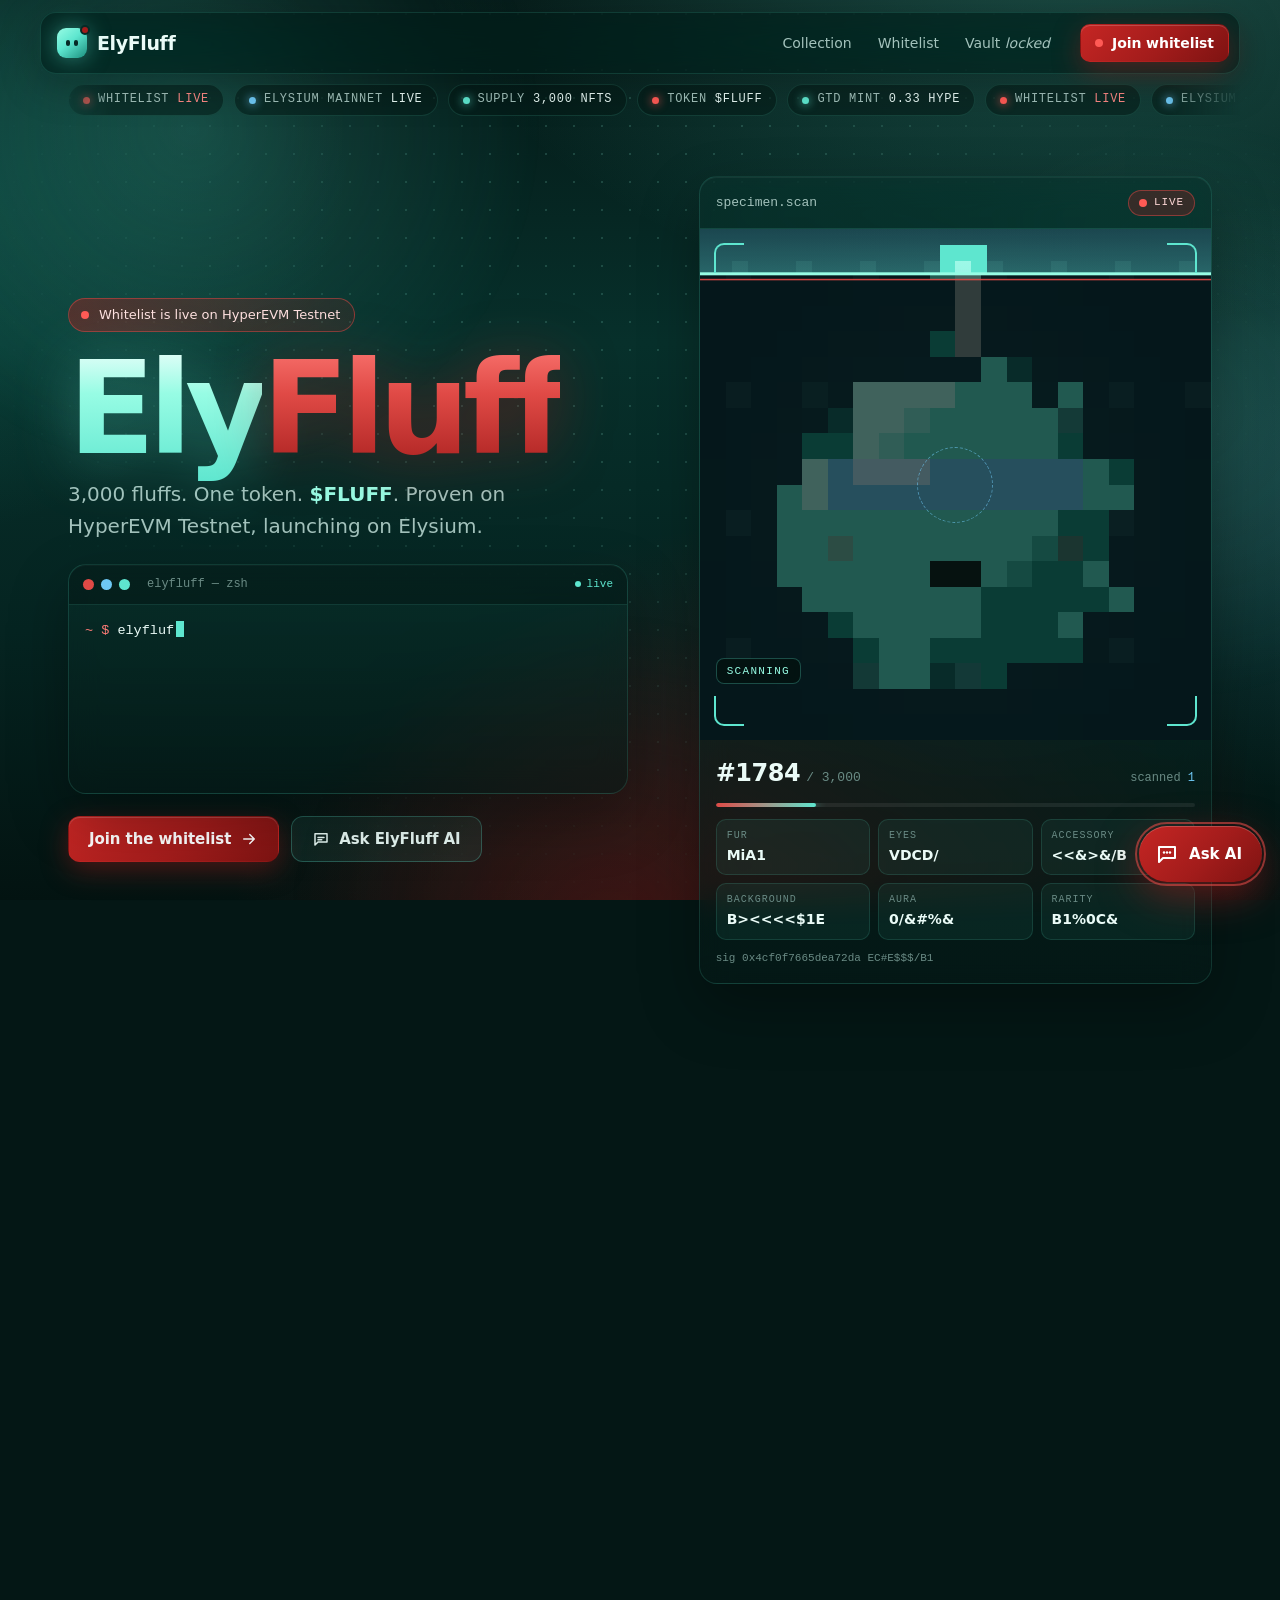
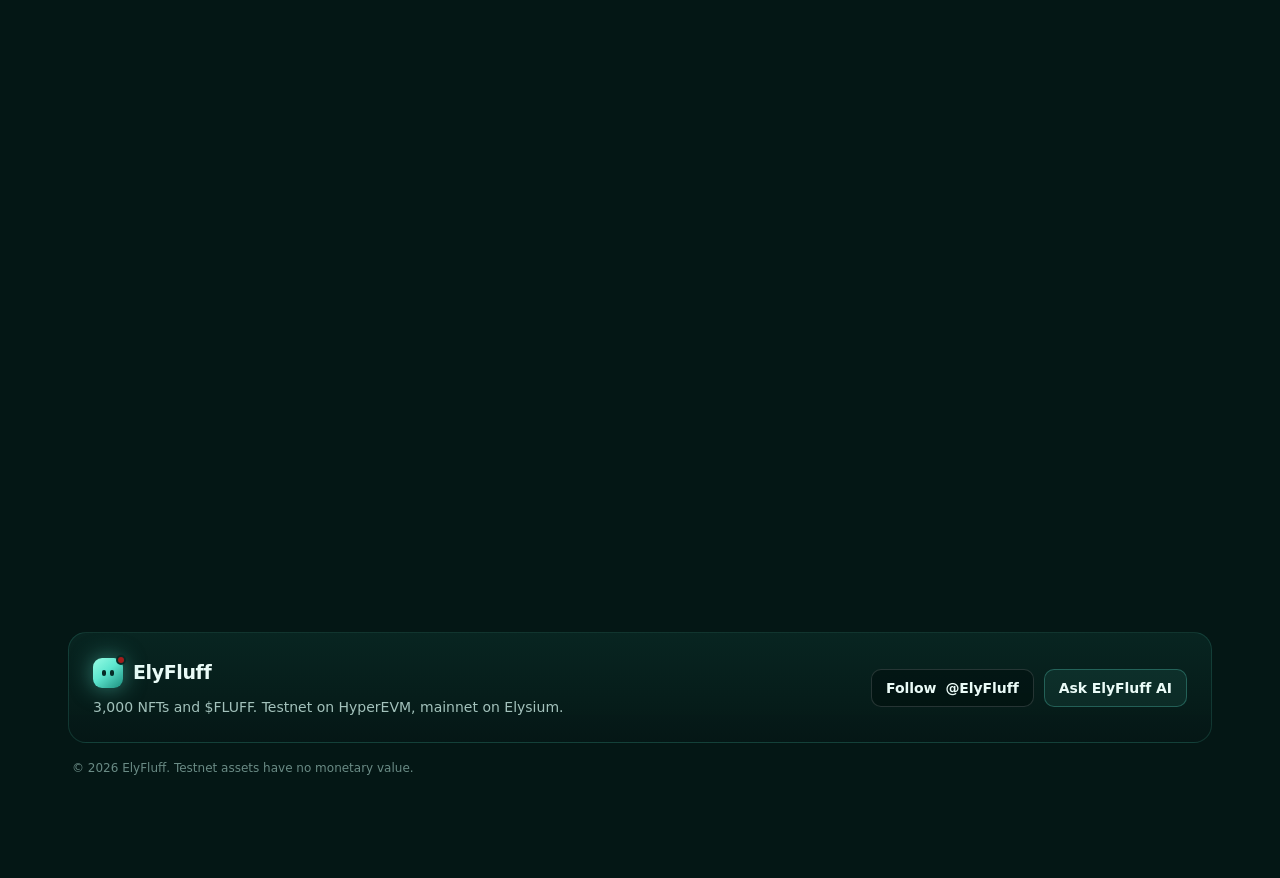
==== commit a8288fd2: "Update index.html" ====
--- a/index.html
+++ b/index.html
@@ -15,7 +15,7 @@
 <link rel="icon" href="data:image/svg+xml,%3Csvg xmlns='http://www.w3.org/2000/svg' viewBox='0 0 32 32'%3E%3Crect width='32' height='32' rx='9' fill='%23062A26'/%3E%3Ccircle cx='16' cy='17' r='10' fill='%235EE6CF'/%3E%3Crect x='11' y='14' width='3' height='4' rx='1' fill='%23062A26'/%3E%3Crect x='18' y='14' width='3' height='4' rx='1' fill='%23062A26'/%3E%3Ccircle cx='24' cy='8' r='4' fill='%23A31C1B'/%3E%3C/svg%3E">
 <link rel="preconnect" href="https://fonts.googleapis.com">
 <link rel="preconnect" href="https://fonts.gstatic.com" crossorigin>
-<link rel="stylesheet" href="https://fonts.googleapis.com/css2?family=Geist:wght@400;500;600;700;800&family=Geist+Mono:wght@400;500;600&display=swap">
+<link rel="stylesheet" href="https://fonts.googleapis.com/css2?family=Geist:wght@400;500;600;700;800&family=Geist+Mono:wght@400;500;600&family=IM+Fell+English+SC&family=IM+Fell+English:ital@0;1&display=swap">
 <link rel="stylesheet" href="style.css">
 </head>
 <body>
@@ -32,10 +32,12 @@
     </a>
     <nav class="nav-links" id="navLinks" aria-label="Main">
       <a href="#scan">Collection</a>
-      <a href="#tokenomics">Tokenomics</a>
-      <a href="#launchpad">Testnet</a>
-      <a href="#roadmap">Roadmap</a>
-      <a href="#live">Live</a>
+      <a href="#whitelist">Whitelist</a>
+      <a href="#locked" class="lock-link">Vault <i class="nl-lock">locked</i></a>
+      <a href="#tokenomics" class="gated" hidden>Tokenomics</a>
+      <a href="#launchpad" class="gated" hidden>Testnet</a>
+      <a href="#roadmap" class="gated" hidden>Map</a>
+      <a href="#live" class="gated" hidden>Live</a>
     </nav>
     <div class="nav-actions">
       <a class="btn btn-red btn-sm" href="#whitelist"><span class="pulse-dot"></span>Join whitelist</a>
@@ -130,10 +132,178 @@
     </div>
   </section>
 
+  <!-- WHITELIST -->
+  <section id="whitelist" class="section">
+    <div class="sec-head reveal">
+      <span class="sec-idx">01</span>
+      <div>
+        <p class="sec-cmd mono">$ sudo elyfluff whitelist --apply</p>
+        <h2>Join the whitelist</h2>
+      </div>
+    </div>
+
+    <div class="wl-wrap">
+      <div class="wl glass reveal">
+        <div class="wl-top">
+          <div class="wl-steps" id="wlSegs"><i></i><i></i><i></i><i></i></div>
+          <span class="wl-ptext mono" id="wlPText">Step 1 of 4</span>
+          <button class="wl-reset" id="wlReset" type="button" hidden>Start over</button>
+        </div>
+        <div class="demo-flag mono" id="demoFlag" hidden>Demo mode: entries are not saved yet.</div>
+
+        <!-- TASK 1 -->
+        <div class="task" id="task1">
+          <div class="task-head">
+            <span class="task-ic"><svg viewBox="0 0 24 24" aria-hidden="true"><circle cx="10" cy="8" r="4" fill="none" stroke="currentColor" stroke-width="2"/><path d="M3 20c1-4 4-6 7-6s6 2 7 6M19 8v6M16 11h6" fill="none" stroke="currentColor" stroke-width="2" stroke-linecap="round"/></svg></span>
+            <div class="task-txt"><span class="task-no">TASK 01</span><span class="task-title">Follow <span data-cfg="X_HANDLE_AT">@ElyFluff</span> on X</span></div>
+            <span class="task-state" data-state>Locked</span>
+          </div>
+          <div class="task-note mono"></div>
+          <div class="task-body">
+            <button class="btn btn-x" id="btnFollow" type="button"><svg viewBox="0 0 24 24" aria-hidden="true"><path d="M4 4l16 16M20 4L4 20" stroke="currentColor" stroke-width="2.4" stroke-linecap="round"/></svg>Follow on X</button>
+            <div class="input"><span class="in-pre">@</span><input id="inUser" type="text" autocomplete="off" autocapitalize="off" spellcheck="false" maxlength="60" placeholder="your X username" aria-label="Your X username"></div>
+            <button class="btn btn-red btn-block" id="btnV1" type="button" disabled>Verify follow</button>
+          </div>
+        </div>
+
+        <!-- TASK 2 -->
+        <div class="task" id="task2">
+          <div class="task-head">
+            <span class="task-ic"><svg viewBox="0 0 24 24" aria-hidden="true"><path d="M12 20s-7-4.4-7-10a4 4 0 0 1 7-2.6A4 4 0 0 1 19 10c0 5.6-7 10-7 10z" fill="none" stroke="currentColor" stroke-width="2" stroke-linejoin="round"/></svg></span>
+            <div class="task-txt"><span class="task-no">TASK 02</span><span class="task-title">Like and repost our post</span></div>
+            <span class="task-state" data-state>Locked</span>
+          </div>
+          <div class="task-note mono"></div>
+          <div class="task-body">
+            <div class="btn-pair">
+              <button class="btn btn-x" id="btnLike" type="button"><span class="chk" id="chkLike"></span>Like post</button>
+              <button class="btn btn-x" id="btnRepost" type="button"><span class="chk" id="chkRepost"></span>Repost</button>
+            </div>
+            <button class="btn btn-red btn-block" id="btnV2" type="button" disabled>Verify like and repost</button>
+          </div>
+        </div>
+
+        <!-- TASK 3 -->
+        <div class="task" id="task3">
+          <div class="task-head">
+            <span class="task-ic"><svg viewBox="0 0 24 24" aria-hidden="true"><path d="M4 5h16v11H9l-5 4z" fill="none" stroke="currentColor" stroke-width="2" stroke-linejoin="round"/></svg></span>
+            <div class="task-txt"><span class="task-no">TASK 03</span><span class="task-title">Comment on our post</span></div>
+            <span class="task-state" data-state>Locked</span>
+          </div>
+          <div class="task-note mono"></div>
+          <div class="task-body">
+            <button class="btn btn-x" id="btnReply" type="button"><svg viewBox="0 0 24 24" aria-hidden="true"><path d="M4 5h16v11H9l-5 4z" fill="none" stroke="currentColor" stroke-width="2" stroke-linejoin="round"/></svg>Comment on X</button>
+            <p class="task-hint">After posting, tap Share on your reply, then Copy link. Come back and tap Paste.</p>
+            <div class="field-row">
+              <div class="input"><input id="inComment" type="url" autocomplete="off" autocapitalize="off" spellcheck="false" maxlength="200" placeholder="your reply link" aria-label="Your reply link"></div>
+              <button class="btn btn-glass" id="btnPaste" type="button">Paste</button>
+            </div>
+            <button class="btn btn-red btn-block" id="btnV3" type="button" disabled>Verify comment</button>
+          </div>
+        </div>
+
+        <!-- TASK 4 -->
+        <div class="task" id="task4">
+          <div class="task-head">
+            <span class="task-ic"><svg viewBox="0 0 24 24" aria-hidden="true"><rect x="3" y="6" width="18" height="13" rx="3" fill="none" stroke="currentColor" stroke-width="2"/><path d="M16 12.5h2" stroke="currentColor" stroke-width="2.4" stroke-linecap="round"/><path d="M3 9h18" stroke="currentColor" stroke-width="2"/></svg></span>
+            <div class="task-txt"><span class="task-no">TASK 04</span><span class="task-title">Register your wallet</span></div>
+            <span class="task-state" data-state>Locked</span>
+          </div>
+          <div class="task-note mono"></div>
+          <div class="task-body">
+            <p class="task-hint">Your EVM wallet for HyperEVM Testnet. Never share your seed phrase.</p>
+            <div class="field-row">
+              <div class="input"><input id="inWallet" type="text" autocomplete="off" autocapitalize="off" spellcheck="false" maxlength="42" placeholder="0x..." aria-label="EVM wallet address"></div>
+              <button class="btn btn-glass" id="btnPasteW" type="button">Paste</button>
+            </div>
+            <label class="hp" aria-hidden="true">Website <input id="inHp" type="text" tabindex="-1" autocomplete="off"></label>
+            <button class="btn btn-red btn-block" id="btnV4" type="button">Submit and get my card</button>
+          </div>
+        </div>
+
+        <!-- RESULT -->
+        <div class="result" id="wlResult" hidden>
+          <div class="res-head"><span class="pill pill-hyper">Access logged</span><span>Your ElyFluff card is ready</span></div>
+          <div class="card-frame"><canvas id="card" width="1200" height="675" aria-label="Your ElyFluff whitelist card"></canvas></div>
+          <div class="btn-pair">
+            <button class="btn btn-red" id="btnDownload" type="button"><svg viewBox="0 0 24 24" aria-hidden="true"><path d="M12 4v11M7 10l5 5 5-5M5 20h14" fill="none" stroke="currentColor" stroke-width="2" stroke-linecap="round" stroke-linejoin="round"/></svg>Download card</button>
+            <button class="btn btn-x" id="btnShare" type="button"><svg viewBox="0 0 24 24" aria-hidden="true"><path d="M4 4l16 16M20 4L4 20" stroke="currentColor" stroke-width="2.4" stroke-linecap="round"/></svg>Share on X</button>
+          </div>
+          <a class="btn btn-glass btn-block vault-btn" href="#vault"><svg viewBox="0 0 24 24" aria-hidden="true"><rect x="5" y="11" width="14" height="9" rx="2" fill="none" stroke="currentColor" stroke-width="2"/><path d="M8 11V8a4 4 0 0 1 7.5-2" fill="none" stroke="currentColor" stroke-width="2" stroke-linecap="round"/></svg>Open the vault</a>
+          <div class="ref-box">
+            <span class="b-tag">YOUR INVITE CODE</span>
+            <div class="ref-row">
+              <span class="ref-code mono" id="refCode">EF-00000</span>
+              <button class="btn btn-glass btn-sm" id="btnCopyRef" type="button">Copy invite link</button>
+            </div>
+            <p class="task-hint">Friends who join with your link count for you on the leaderboard.</p>
+          </div>
+        </div>
+
+        <div class="wl-log mono" id="wlLog" aria-live="polite"></div>
+      </div>
+
+      <aside class="wl-side reveal">
+        <div class="side-card glass">
+          <span class="b-tag">WHY JOIN</span>
+          <ul class="why">
+            <li><b>GTD</b> mint the testnet NFT for <span data-cfg="GTD_MINT_PRICE">0.33 HYPE</span></li>
+            <li><b>FCFS</b> receive testnet <span data-cfg="TICKER">$FLUFF</span></li>
+            <li><b>Mainnet</b> holders qualify for Elysium</li>
+            <li><b>40%</b> of tokens go to NFT holders</li>
+          </ul>
+        </div>
+        <div class="side-card glass">
+          <span class="b-tag">STAY SAFE</span>
+          <p class="task-hint">We will never DM you first or ask for your seed phrase. Only trust <span data-cfg="X_HANDLE_AT">@ElyFluff</span>.</p>
+        </div>
+      </aside>
+    </div>
+  </section>
+
+
+  <!-- LOCKED VAULT TEASER -->
+  <section id="locked" class="section">
+    <div class="vault-lock glass reveal">
+      <div class="vl-top">
+        <span class="vl-ic" aria-hidden="true"><svg viewBox="0 0 24 24"><rect x="5" y="11" width="14" height="9" rx="2" fill="none" stroke="currentColor" stroke-width="2"/><path d="M8 11V8a4 4 0 0 1 8 0v3" fill="none" stroke="currentColor" stroke-width="2"/></svg></span>
+        <div>
+          <p class="sec-cmd mono">$ cat ./vault --access denied</p>
+          <h2>The ElyFluff vault is locked</h2>
+          <p class="vl-sub">Complete all 4 whitelist tasks to unlock the full project: tokenomics, the testnet launchpad, the treasure map roadmap and the live community board.</p>
+        </div>
+      </div>
+      <div class="vl-grid">
+        <div class="vl-item"><span class="vl-n mono">02</span><b>About ElyFluff</b><i class="sk"></i><i class="sk s2"></i></div>
+        <div class="vl-item"><span class="vl-n mono">03</span><b>Tokenomics</b><i class="sk"></i><i class="sk s2"></i></div>
+        <div class="vl-item"><span class="vl-n mono">04</span><b>Testnet launchpad</b><i class="sk"></i><i class="sk s2"></i></div>
+        <div class="vl-item vl-map"><span class="vl-n mono">05</span><b>Treasure map</b><i class="sk"></i><i class="sk s2"></i><span class="vl-x" aria-hidden="true">X</span></div>
+        <div class="vl-item"><span class="vl-n mono">06</span><b>Live community</b><i class="sk"></i><i class="sk s2"></i></div>
+      </div>
+      <div class="vl-actions">
+        <a class="btn btn-red" href="#whitelist">Unlock with tasks <svg viewBox="0 0 24 24" aria-hidden="true"><path d="M5 12h14M13 6l6 6-6 6" fill="none" stroke="currentColor" stroke-width="2" stroke-linecap="round" stroke-linejoin="round"/></svg></a>
+        <div class="restore">
+          <span class="task-hint">Already finished on another device?</span>
+          <div class="field-row">
+            <div class="input"><span class="in-pre">@</span><input id="inRestore" type="text" autocomplete="off" autocapitalize="off" spellcheck="false" maxlength="40" placeholder="your X username" aria-label="Your X username"></div>
+            <button class="btn btn-glass" id="btnRestore" type="button">Restore</button>
+          </div>
+          <div class="restore-out mono" id="restoreOut"></div>
+        </div>
+      </div>
+    </div>
+  </section>
+
+  <div id="vault" hidden>
+    <div class="vault-open reveal" id="vaultOpen">
+      <span class="pill pill-hyper">ACCESS GRANTED</span>
+      <span class="mono">vault unlocked · welcome to ElyFluff</span>
+    </div>
+
   <!-- ABOUT -->
   <section id="about" class="section">
     <div class="sec-head reveal">
-      <span class="sec-idx">01</span>
+      <span class="sec-idx">02</span>
       <div>
         <p class="sec-cmd mono">$ cat about.md</p>
         <h2>Built to be earned, not bought</h2>
@@ -163,10 +333,11 @@
     </div>
   </section>
 
+
   <!-- TOKENOMICS -->
   <section id="tokenomics" class="section">
     <div class="sec-head reveal">
-      <span class="sec-idx">02</span>
+      <span class="sec-idx">03</span>
       <div>
         <p class="sec-cmd mono">$ elyfluff tokenomics</p>
         <h2><span data-cfg="TICKER">$FLUFF</span> allocation</h2>
@@ -184,10 +355,11 @@
     </div>
   </section>
 
+
   <!-- TESTNET LAUNCHPAD -->
   <section id="launchpad" class="section">
     <div class="sec-head reveal">
-      <span class="sec-idx">03</span>
+      <span class="sec-idx">04</span>
       <div>
         <p class="sec-cmd mono">$ elyfluff launchpad --network hyperevm-testnet</p>
         <h2>Testnet launchpad</h2>
@@ -247,201 +419,19 @@
     <p class="note reveal"><b>!</b> Testnet NFT and testnet <span data-cfg="TICKER">$FLUFF</span> holders qualify for Elysium mainnet. Testnet assets have no monetary value.</p>
   </section>
 
-  <!-- ROADMAP MAP -->
+
+  <!-- TREASURE MAP -->
   <section id="roadmap" class="section">
-    <div class="sec-head reveal">
-      <span class="sec-idx">04</span>
-      <div>
-        <p class="sec-cmd mono">$ elyfluff roadmap --map</p>
-        <h2>The road to Elysium</h2>
-      </div>
-    </div>
-
-    <div class="map glass reveal" id="map">
-      <div class="map-topo" aria-hidden="true"></div>
-      <svg class="map-svg" id="mapSvg" aria-hidden="true">
-        <defs>
-          <linearGradient id="routeGrad" gradientUnits="userSpaceOnUse" x1="0" y1="0" x2="1000" y2="0">
-            <stop offset="0" stop-color="#A31C1B"/>
-            <stop offset="0.45" stop-color="#5EE6CF"/>
-            <stop offset="1" stop-color="#6EC8F5"/>
-          </linearGradient>
-        </defs>
-        <path id="routeBase" class="route-base"/>
-        <path id="routeDone" class="route-done"/>
-        <path id="routeRun" class="route-run"/>
-      </svg>
-
-      <ol class="stations">
-        <li class="st done-st active" data-st="1">
-          <span class="st-node"><i></i></span>
-          <div class="st-card">
-            <span class="st-phase">PHASE 01 · <em>LIVE NOW</em></span>
-            <h3>Whitelist tasks</h3>
-            <p>Follow, like, repost and comment on X. Register your wallet.</p>
-          </div>
-        </li>
-        <li class="st" data-st="2">
-          <span class="st-node"><i></i></span>
-          <div class="st-card">
-            <span class="st-phase">PHASE 02</span>
-            <h3>Selection</h3>
-            <p>GTD and FCFS lists are picked from task completers and announced on X.</p>
-          </div>
-        </li>
-        <li class="st" data-st="3">
-          <span class="st-node"><i></i></span>
-          <div class="st-card">
-            <span class="st-phase">PHASE 03</span>
-            <h3>HyperEVM Testnet launch</h3>
-            <p>GTD mints the NFT for <span data-cfg="GTD_MINT_PRICE">0.33 HYPE</span>. FCFS receives testnet <span data-cfg="TICKER">$FLUFF</span>.</p>
-          </div>
-        </li>
-        <li class="st" data-st="4">
-          <span class="st-node"><i></i></span>
-          <div class="st-card">
-            <span class="st-phase">PHASE 04</span>
-            <h3>Mainnet qualification</h3>
-            <p>Testnet NFT and token holders qualify for Elysium.</p>
-          </div>
-        </li>
-        <li class="st st-final" data-st="5">
-          <span class="st-node"><i></i></span>
-          <div class="st-card">
-            <span class="st-phase">DESTINATION · NOV 9</span>
-            <h3>Elysium mainnet</h3>
-            <p>ElyFluff NFT and <span data-cfg="TICKER">$FLUFF</span> go live. 40% of tokens to NFT holders.</p>
-          </div>
-        </li>
-      </ol>
-    </div>
-  </section>
-
-  <!-- WHITELIST -->
-  <section id="whitelist" class="section">
     <div class="sec-head reveal">
       <span class="sec-idx">05</span>
       <div>
-        <p class="sec-cmd mono">$ sudo elyfluff whitelist --apply</p>
-        <h2>Join the whitelist</h2>
-      </div>
-    </div>
-
-    <div class="wl-wrap">
-      <div class="wl glass reveal">
-        <div class="wl-top">
-          <div class="wl-steps" id="wlSegs"><i></i><i></i><i></i><i></i></div>
-          <span class="wl-ptext mono" id="wlPText">Step 1 of 4</span>
-          <button class="wl-reset" id="wlReset" type="button" hidden>Start over</button>
-        </div>
-        <div class="demo-flag mono" id="demoFlag" hidden>Demo mode: entries are not saved yet.</div>
-
-        <!-- TASK 1 -->
-        <div class="task" id="task1">
-          <div class="task-head">
-            <span class="task-ic"><svg viewBox="0 0 24 24" aria-hidden="true"><circle cx="10" cy="8" r="4" fill="none" stroke="currentColor" stroke-width="2"/><path d="M3 20c1-4 4-6 7-6s6 2 7 6M19 8v6M16 11h6" fill="none" stroke="currentColor" stroke-width="2" stroke-linecap="round"/></svg></span>
-            <div class="task-txt"><span class="task-no">TASK 01</span><span class="task-title">Follow <span data-cfg="X_HANDLE_AT">@ElyFluff</span> on X</span></div>
-            <span class="task-state" data-state>Locked</span>
-          </div>
-          <div class="task-note mono"></div>
-          <div class="task-body">
-            <button class="btn btn-x" id="btnFollow" type="button"><svg viewBox="0 0 24 24" aria-hidden="true"><path d="M4 4l16 16M20 4L4 20" stroke="currentColor" stroke-width="2.4" stroke-linecap="round"/></svg>Follow on X</button>
-            <div class="input"><span class="in-pre">@</span><input id="inUser" type="text" autocomplete="off" autocapitalize="off" spellcheck="false" maxlength="60" placeholder="your X username" aria-label="Your X username"></div>
-            <button class="btn btn-red btn-block" id="btnV1" type="button" disabled>Verify follow</button>
-          </div>
-        </div>
-
-        <!-- TASK 2 -->
-        <div class="task" id="task2">
-          <div class="task-head">
-            <span class="task-ic"><svg viewBox="0 0 24 24" aria-hidden="true"><path d="M12 20s-7-4.4-7-10a4 4 0 0 1 7-2.6A4 4 0 0 1 19 10c0 5.6-7 10-7 10z" fill="none" stroke="currentColor" stroke-width="2" stroke-linejoin="round"/></svg></span>
-            <div class="task-txt"><span class="task-no">TASK 02</span><span class="task-title">Like and repost our post</span></div>
-            <span class="task-state" data-state>Locked</span>
-          </div>
-          <div class="task-note mono"></div>
-          <div class="task-body">
-            <div class="btn-pair">
-              <button class="btn btn-x" id="btnLike" type="button"><span class="chk" id="chkLike"></span>Like post</button>
-              <button class="btn btn-x" id="btnRepost" type="button"><span class="chk" id="chkRepost"></span>Repost</button>
-            </div>
-            <button class="btn btn-red btn-block" id="btnV2" type="button" disabled>Verify like and repost</button>
-          </div>
-        </div>
-
-        <!-- TASK 3 -->
-        <div class="task" id="task3">
-          <div class="task-head">
-            <span class="task-ic"><svg viewBox="0 0 24 24" aria-hidden="true"><path d="M4 5h16v11H9l-5 4z" fill="none" stroke="currentColor" stroke-width="2" stroke-linejoin="round"/></svg></span>
-            <div class="task-txt"><span class="task-no">TASK 03</span><span class="task-title">Comment on our post</span></div>
-            <span class="task-state" data-state>Locked</span>
-          </div>
-          <div class="task-note mono"></div>
-          <div class="task-body">
-            <button class="btn btn-x" id="btnReply" type="button"><svg viewBox="0 0 24 24" aria-hidden="true"><path d="M4 5h16v11H9l-5 4z" fill="none" stroke="currentColor" stroke-width="2" stroke-linejoin="round"/></svg>Comment on X</button>
-            <p class="task-hint">After posting, tap Share on your reply, then Copy link. Come back and tap Paste.</p>
-            <div class="field-row">
-              <div class="input"><input id="inComment" type="url" autocomplete="off" autocapitalize="off" spellcheck="false" maxlength="200" placeholder="your reply link" aria-label="Your reply link"></div>
-              <button class="btn btn-glass" id="btnPaste" type="button">Paste</button>
-            </div>
-            <button class="btn btn-red btn-block" id="btnV3" type="button" disabled>Verify comment</button>
-          </div>
-        </div>
-
-        <!-- TASK 4 -->
-        <div class="task" id="task4">
-          <div class="task-head">
-            <span class="task-ic"><svg viewBox="0 0 24 24" aria-hidden="true"><rect x="3" y="6" width="18" height="13" rx="3" fill="none" stroke="currentColor" stroke-width="2"/><path d="M16 12.5h2" stroke="currentColor" stroke-width="2.4" stroke-linecap="round"/><path d="M3 9h18" stroke="currentColor" stroke-width="2"/></svg></span>
-            <div class="task-txt"><span class="task-no">TASK 04</span><span class="task-title">Register your wallet</span></div>
-            <span class="task-state" data-state>Locked</span>
-          </div>
-          <div class="task-note mono"></div>
-          <div class="task-body">
-            <p class="task-hint">Your EVM wallet for HyperEVM Testnet. Never share your seed phrase.</p>
-            <div class="field-row">
-              <div class="input"><input id="inWallet" type="text" autocomplete="off" autocapitalize="off" spellcheck="false" maxlength="42" placeholder="0x..." aria-label="EVM wallet address"></div>
-              <button class="btn btn-glass" id="btnPasteW" type="button">Paste</button>
-            </div>
-            <label class="hp" aria-hidden="true">Website <input id="inHp" type="text" tabindex="-1" autocomplete="off"></label>
-            <button class="btn btn-red btn-block" id="btnV4" type="button">Submit and get my card</button>
-          </div>
-        </div>
-
-        <!-- RESULT -->
-        <div class="result" id="wlResult" hidden>
-          <div class="res-head"><span class="pill pill-hyper">Access logged</span><span>Your ElyFluff card is ready</span></div>
-          <div class="card-frame"><canvas id="card" width="1200" height="675" aria-label="Your ElyFluff whitelist card"></canvas></div>
-          <div class="btn-pair">
-            <button class="btn btn-red" id="btnDownload" type="button"><svg viewBox="0 0 24 24" aria-hidden="true"><path d="M12 4v11M7 10l5 5 5-5M5 20h14" fill="none" stroke="currentColor" stroke-width="2" stroke-linecap="round" stroke-linejoin="round"/></svg>Download card</button>
-            <button class="btn btn-x" id="btnShare" type="button"><svg viewBox="0 0 24 24" aria-hidden="true"><path d="M4 4l16 16M20 4L4 20" stroke="currentColor" stroke-width="2.4" stroke-linecap="round"/></svg>Share on X</button>
-          </div>
-          <div class="ref-box">
-            <span class="b-tag">YOUR INVITE CODE</span>
-            <div class="ref-row">
-              <span class="ref-code mono" id="refCode">EF-00000</span>
-              <button class="btn btn-glass btn-sm" id="btnCopyRef" type="button">Copy invite link</button>
-            </div>
-            <p class="task-hint">Friends who join with your link count for you on the leaderboard.</p>
-          </div>
-        </div>
-
-        <div class="wl-log mono" id="wlLog" aria-live="polite"></div>
-      </div>
-
-      <aside class="wl-side reveal">
-        <div class="side-card glass">
-          <span class="b-tag">WHY JOIN</span>
-          <ul class="why">
-            <li><b>GTD</b> mint the testnet NFT for <span data-cfg="GTD_MINT_PRICE">0.33 HYPE</span></li>
-            <li><b>FCFS</b> receive testnet <span data-cfg="TICKER">$FLUFF</span></li>
-            <li><b>Mainnet</b> holders qualify for Elysium</li>
-            <li><b>40%</b> of tokens go to NFT holders</li>
-          </ul>
-        </div>
-        <div class="side-card glass">
-          <span class="b-tag">STAY SAFE</span>
-          <p class="task-hint">We will never DM you first or ask for your seed phrase. Only trust <span data-cfg="X_HANDLE_AT">@ElyFluff</span>.</p>
-        </div>
-      </aside>
+        <p class="sec-cmd mono">$ elyfluff roadmap --treasure-map</p>
+        <h2>The road to Elysium</h2>
+      </div>
+    </div>
+    <div class="tmap-wrap reveal">
+      <div class="tmap" id="tmap" aria-label="Treasure map of the ElyFluff roadmap"></div>
+      <div class="tm-detail glass" id="tmDetail" aria-live="polite"></div>
     </div>
   </section>
 
@@ -465,6 +455,8 @@
       </div>
     </div>
   </section>
+
+  </div>
 
 </main>
 
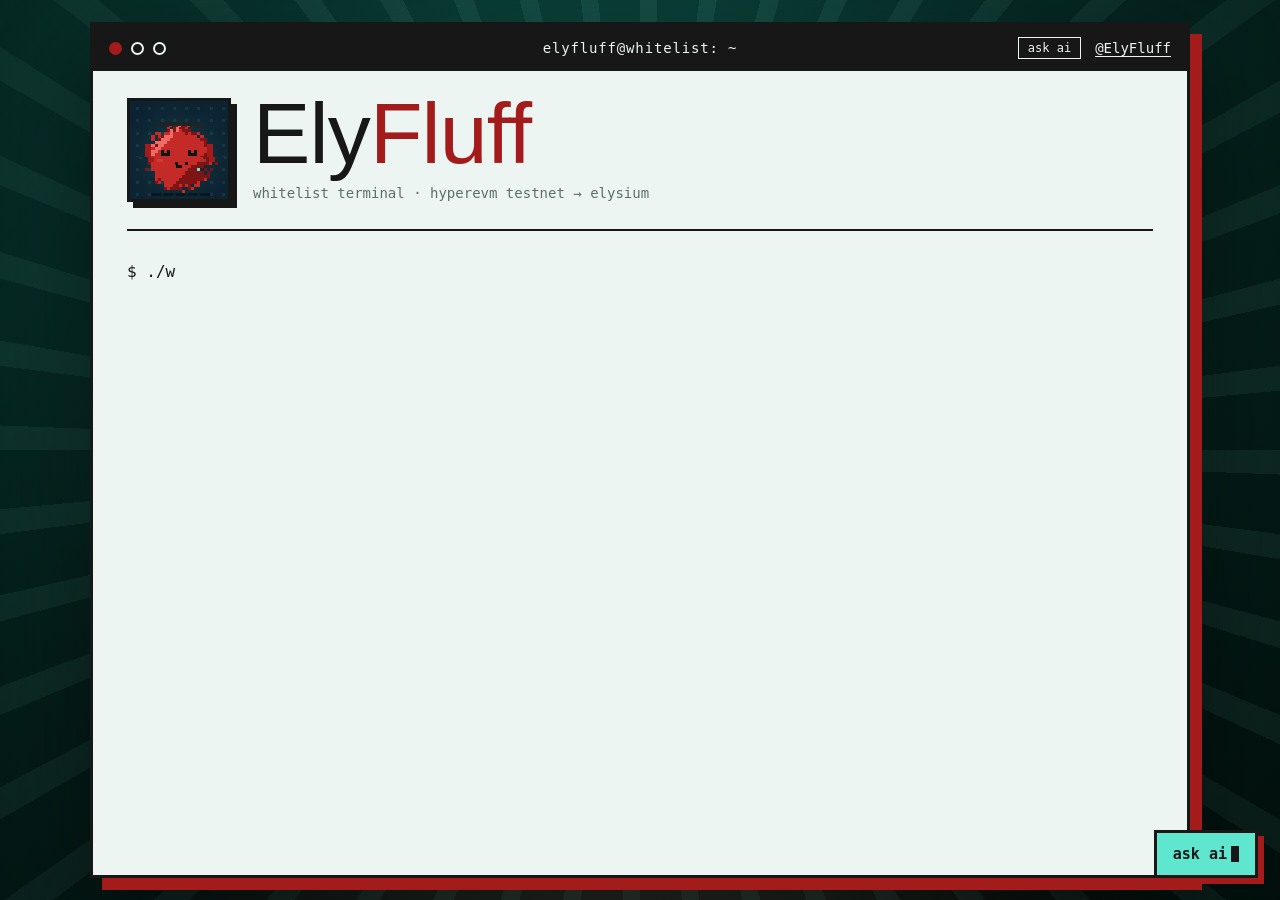
==== commit df79649e: "Update index.html" ====
--- a/index.html
+++ b/index.html
@@ -2,503 +2,71 @@
 <html lang="en">
 <head>
 <meta charset="utf-8">
-<meta name="viewport" content="width=device-width, initial-scale=1, viewport-fit=cover">
+<meta name="viewport" content="width=device-width, initial-scale=1, viewport-fit=cover, interactive-widget=resizes-content">
 <meta http-equiv="Content-Security-Policy" content="default-src 'self'; script-src 'self'; style-src 'self' https://fonts.googleapis.com; font-src https://fonts.gstatic.com; img-src 'self' data: blob:; connect-src 'self' https://script.google.com https://script.googleusercontent.com https://rpc.hyperliquid-testnet.xyz; object-src 'none'; base-uri 'self'; form-action 'none'">
+<meta http-equiv="Cache-Control" content="no-cache">
 <meta name="referrer" content="strict-origin-when-cross-origin">
-<meta name="theme-color" content="#041513">
-<title>ElyFluff | Whitelist Live</title>
-<meta name="description" content="ElyFluff: 3,000 NFTs and the $FLUFF token. Testnet on HyperEVM, mainnet on Elysium. Complete the tasks and join the whitelist.">
-<meta property="og:title" content="ElyFluff | Whitelist Live">
-<meta property="og:description" content="3,000 NFTs and the $FLUFF token. Testnet on HyperEVM, mainnet on Elysium.">
+<meta name="theme-color" content="#062723">
+<title>$FLUFF Whitelist | ElyFluff</title>
+<meta name="description" content="Join the ElyFluff whitelist. 3,000 NFTs and the $FLUFF token. Testnet on HyperEVM, mainnet on Elysium.">
+<meta property="og:title" content="$FLUFF Whitelist | ElyFluff">
+<meta property="og:description" content="Join the ElyFluff whitelist. Testnet on HyperEVM, mainnet on Elysium.">
 <meta property="og:type" content="website">
 <meta name="twitter:card" content="summary_large_image">
-<link rel="icon" href="data:image/svg+xml,%3Csvg xmlns='http://www.w3.org/2000/svg' viewBox='0 0 32 32'%3E%3Crect width='32' height='32' rx='9' fill='%23062A26'/%3E%3Ccircle cx='16' cy='17' r='10' fill='%235EE6CF'/%3E%3Crect x='11' y='14' width='3' height='4' rx='1' fill='%23062A26'/%3E%3Crect x='18' y='14' width='3' height='4' rx='1' fill='%23062A26'/%3E%3Ccircle cx='24' cy='8' r='4' fill='%23A31C1B'/%3E%3C/svg%3E">
+<link rel="icon" href="data:image/svg+xml,%3Csvg xmlns='http://www.w3.org/2000/svg' viewBox='0 0 32 32'%3E%3Crect width='32' height='32' rx='4' fill='%23171717'/%3E%3Ccircle cx='16' cy='17' r='10' fill='%235EE6CF'/%3E%3Crect x='11' y='14' width='3' height='4' fill='%23171717'/%3E%3Crect x='18' y='14' width='3' height='4' fill='%23171717'/%3E%3Crect x='22' y='3' width='7' height='7' fill='%23A31C1B'/%3E%3C/svg%3E">
 <link rel="preconnect" href="https://fonts.googleapis.com">
 <link rel="preconnect" href="https://fonts.gstatic.com" crossorigin>
-<link rel="stylesheet" href="https://fonts.googleapis.com/css2?family=Geist:wght@400;500;600;700;800&family=Geist+Mono:wght@400;500;600&family=IM+Fell+English+SC&family=IM+Fell+English:ital@0;1&display=swap">
-<link rel="stylesheet" href="style.css">
+<link rel="stylesheet" href="https://fonts.googleapis.com/css2?family=IBM+Plex+Mono:ital,wght@0,400;0,500;0,600;0,700;1,400&family=Archivo+Black&family=Rubik+Mono+One&family=IM+Fell+English+SC&family=IM+Fell+English:ital@0;1&display=swap">
+<link rel="stylesheet" href="style.css?v=5">
 </head>
 <body>
 
-<div class="aurora" aria-hidden="true"><i class="a1"></i><i class="a2"></i><i class="a3"></i><i class="a4"></i></div>
-<div class="grid-bg" aria-hidden="true"></div>
+<div class="rays" aria-hidden="true"></div>
 
-<!-- NAV -->
-<header class="nav" id="nav">
-  <div class="nav-in">
-    <a class="logo" href="#top" aria-label="ElyFluff home">
-      <span class="logo-mark" aria-hidden="true"><i></i></span>
-      <span class="logo-text">ElyFluff</span>
-    </a>
-    <nav class="nav-links" id="navLinks" aria-label="Main">
-      <a href="#scan">Collection</a>
-      <a href="#whitelist">Whitelist</a>
-      <a href="#locked" class="lock-link">Vault <i class="nl-lock">locked</i></a>
-      <a href="#tokenomics" class="gated" hidden>Tokenomics</a>
-      <a href="#launchpad" class="gated" hidden>Testnet</a>
-      <a href="#roadmap" class="gated" hidden>Map</a>
-      <a href="#live" class="gated" hidden>Live</a>
-    </nav>
-    <div class="nav-actions">
-      <a class="btn btn-red btn-sm" href="#whitelist"><span class="pulse-dot"></span>Join whitelist</a>
-      <button class="menu-btn" id="menuBtn" type="button" aria-label="Open menu" aria-expanded="false"><i></i><i></i></button>
-    </div>
+<div class="term" id="term">
+  <div class="bar">
+    <span class="dots" aria-hidden="true"><i class="d1"></i><i></i><i></i></span>
+    <span class="bar-title">elyfluff@whitelist: ~</span>
+    <span class="bar-right">
+      <button class="bar-ai" type="button" data-open-agent>ask ai</button>
+      <a class="bar-x" href="#" data-x-profile target="_blank" rel="noopener noreferrer"><span data-cfg="X_HANDLE_AT">@ElyFluff</span></a>
+    </span>
   </div>
-</header>
 
-<!-- LIVE BAR -->
-<div class="livebar" aria-label="Live status">
-  <div class="livebar-track" id="livebarTrack">
-    <span class="lb-item"><b class="lb-dot red"></b>WHITELIST <em class="red-t">LIVE</em></span>
-    <span class="lb-item lb-block" hidden><b class="lb-dot"></b>HYPEREVM TESTNET <em class="lb-block-n">#0</em></span>
-    <span class="lb-item"><b class="lb-dot sky"></b>ELYSIUM MAINNET <em class="lb-cd">NOV 09</em></span>
-    <span class="lb-item lb-apps" hidden><b class="lb-dot"></b>APPLICANTS <em class="lb-apps-n">0</em></span>
-    <span class="lb-item"><b class="lb-dot"></b>SUPPLY <em><span data-cfg="NFT_SUPPLY_FMT">3,000</span> NFTS</em></span>
-    <span class="lb-item"><b class="lb-dot red"></b>TOKEN <em data-cfg="TICKER">$FLUFF</em></span>
-    <span class="lb-item"><b class="lb-dot"></b>GTD MINT <em data-cfg="GTD_MINT_PRICE">0.33 HYPE</em></span>
+  <div class="screen" id="screen">
+    <header class="head">
+      <canvas class="avatar" id="avatar" width="192" height="192" aria-hidden="true"></canvas>
+      <div class="head-txt">
+        <h1 class="title">ElyFluff</h1>
+        <p class="sub">whitelist terminal · hyperevm testnet → elysium</p>
+      </div>
+    </header>
+    <hr class="rule">
+
+    <div id="out" aria-live="polite"></div>
+    <div id="prompt"></div>
   </div>
 </div>
 
-<main id="top">
+<!-- AI AGENT -->
+<button class="fab" id="agentFab" type="button" data-open-agent aria-label="Ask ElyFluff AI">ask ai<span class="caret"></span></button>
 
-  <!-- HERO -->
-  <section class="hero">
-    <div class="hero-left reveal">
-      <div class="badge"><span class="pulse-dot"></span>Whitelist is live on HyperEVM Testnet</div>
-      <h1 class="hero-title"><span class="t-ely">Ely</span><span class="t-fluff">Fluff</span></h1>
-      <p class="hero-sub">3,000 fluffs. One token. <b data-cfg="TICKER">$FLUFF</b>. Proven on HyperEVM Testnet, launching on Elysium.</p>
-
-      <div class="term glass">
-        <div class="term-top">
-          <span class="tdot r"></span><span class="tdot y"></span><span class="tdot g"></span>
-          <span class="term-tab">elyfluff — zsh</span>
-          <span class="term-live"><b></b>live</span>
-        </div>
-        <div class="term-body" id="heroTerm" aria-live="off"></div>
-      </div>
-
-      <div class="hero-cta">
-        <a class="btn btn-red" href="#whitelist">Join the whitelist <svg viewBox="0 0 24 24" aria-hidden="true"><path d="M5 12h14M13 6l6 6-6 6" fill="none" stroke="currentColor" stroke-width="2" stroke-linecap="round" stroke-linejoin="round"/></svg></a>
-        <button class="btn btn-glass" type="button" data-open-agent><svg viewBox="0 0 24 24" aria-hidden="true"><path d="M4 5h16v11H8l-4 4z" fill="none" stroke="currentColor" stroke-width="2" stroke-linejoin="round"/><path d="M8 10h8M8 13h5" stroke="currentColor" stroke-width="2" stroke-linecap="round"/></svg>Ask ElyFluff AI</button>
-      </div>
-    </div>
-
-    <div id="scan" class="scanner glass reveal">
-      <div class="scan-head">
-        <div class="scan-title"><span class="mono">specimen.scan</span></div>
-        <div class="pill pill-red"><span class="pulse-dot"></span>LIVE</div>
-      </div>
-      <div class="scan-stage">
-        <canvas id="specimen" width="480" height="480" aria-label="Live preview of ElyFluff NFTs being scanned"></canvas>
-        <div class="hud" aria-hidden="true">
-          <i class="c1"></i><i class="c2"></i><i class="c3"></i><i class="c4"></i>
-          <div class="ring"></div>
-        </div>
-        <div class="scan-tag" id="scanTag">SCANNING</div>
-      </div>
-      <div class="scan-info">
-        <div class="si-top">
-          <div><span class="si-id" id="roId">#0000</span><span class="si-of">/ <span data-cfg="NFT_SUPPLY_FMT">3,000</span></span></div>
-          <span class="si-count mono">scanned <b id="roCount">0</b></span>
-        </div>
-        <div class="si-bar"><div class="si-fill" id="roFill"></div></div>
-        <ul class="si-traits" id="roTraits"></ul>
-        <div class="si-sig mono" id="roSig">sig 0x0000000000000000</div>
-      </div>
-    </div>
-  </section>
-
-  <!-- METRICS -->
-  <section class="metrics reveal" aria-label="Live numbers">
-    <div class="metric glass">
-      <span class="m-k"><b class="lb-dot red"></b>Mainnet countdown</span>
-      <span class="m-v mono" id="mCountdown">--d --h --m</span>
-      <span class="m-s">Elysium goes live Nov 9</span>
-    </div>
-    <div class="metric glass">
-      <span class="m-k"><b class="lb-dot"></b>Whitelist applicants</span>
-      <span class="m-v mono" id="mApps">--</span>
-      <span class="m-s" id="mAppsSub">Be one of the first</span>
-    </div>
-    <div class="metric glass">
-      <span class="m-k"><b class="lb-dot sky"></b>HyperEVM Testnet</span>
-      <span class="m-v mono" id="mBlock">--</span>
-      <span class="m-s" id="mBlockSub">Latest block</span>
-    </div>
-    <div class="metric glass">
-      <span class="m-k"><b class="lb-dot"></b>Collection</span>
-      <span class="m-v mono"><span data-cfg="NFT_SUPPLY_FMT">3,000</span></span>
-      <span class="m-s">Fluffs in total supply</span>
-    </div>
-  </section>
-
-  <!-- WHITELIST -->
-  <section id="whitelist" class="section">
-    <div class="sec-head reveal">
-      <span class="sec-idx">01</span>
-      <div>
-        <p class="sec-cmd mono">$ sudo elyfluff whitelist --apply</p>
-        <h2>Join the whitelist</h2>
-      </div>
-    </div>
-
-    <div class="wl-wrap">
-      <div class="wl glass reveal">
-        <div class="wl-top">
-          <div class="wl-steps" id="wlSegs"><i></i><i></i><i></i><i></i></div>
-          <span class="wl-ptext mono" id="wlPText">Step 1 of 4</span>
-          <button class="wl-reset" id="wlReset" type="button" hidden>Start over</button>
-        </div>
-        <div class="demo-flag mono" id="demoFlag" hidden>Demo mode: entries are not saved yet.</div>
-
-        <!-- TASK 1 -->
-        <div class="task" id="task1">
-          <div class="task-head">
-            <span class="task-ic"><svg viewBox="0 0 24 24" aria-hidden="true"><circle cx="10" cy="8" r="4" fill="none" stroke="currentColor" stroke-width="2"/><path d="M3 20c1-4 4-6 7-6s6 2 7 6M19 8v6M16 11h6" fill="none" stroke="currentColor" stroke-width="2" stroke-linecap="round"/></svg></span>
-            <div class="task-txt"><span class="task-no">TASK 01</span><span class="task-title">Follow <span data-cfg="X_HANDLE_AT">@ElyFluff</span> on X</span></div>
-            <span class="task-state" data-state>Locked</span>
-          </div>
-          <div class="task-note mono"></div>
-          <div class="task-body">
-            <button class="btn btn-x" id="btnFollow" type="button"><svg viewBox="0 0 24 24" aria-hidden="true"><path d="M4 4l16 16M20 4L4 20" stroke="currentColor" stroke-width="2.4" stroke-linecap="round"/></svg>Follow on X</button>
-            <div class="input"><span class="in-pre">@</span><input id="inUser" type="text" autocomplete="off" autocapitalize="off" spellcheck="false" maxlength="60" placeholder="your X username" aria-label="Your X username"></div>
-            <button class="btn btn-red btn-block" id="btnV1" type="button" disabled>Verify follow</button>
-          </div>
-        </div>
-
-        <!-- TASK 2 -->
-        <div class="task" id="task2">
-          <div class="task-head">
-            <span class="task-ic"><svg viewBox="0 0 24 24" aria-hidden="true"><path d="M12 20s-7-4.4-7-10a4 4 0 0 1 7-2.6A4 4 0 0 1 19 10c0 5.6-7 10-7 10z" fill="none" stroke="currentColor" stroke-width="2" stroke-linejoin="round"/></svg></span>
-            <div class="task-txt"><span class="task-no">TASK 02</span><span class="task-title">Like and repost our post</span></div>
-            <span class="task-state" data-state>Locked</span>
-          </div>
-          <div class="task-note mono"></div>
-          <div class="task-body">
-            <div class="btn-pair">
-              <button class="btn btn-x" id="btnLike" type="button"><span class="chk" id="chkLike"></span>Like post</button>
-              <button class="btn btn-x" id="btnRepost" type="button"><span class="chk" id="chkRepost"></span>Repost</button>
-            </div>
-            <button class="btn btn-red btn-block" id="btnV2" type="button" disabled>Verify like and repost</button>
-          </div>
-        </div>
-
-        <!-- TASK 3 -->
-        <div class="task" id="task3">
-          <div class="task-head">
-            <span class="task-ic"><svg viewBox="0 0 24 24" aria-hidden="true"><path d="M4 5h16v11H9l-5 4z" fill="none" stroke="currentColor" stroke-width="2" stroke-linejoin="round"/></svg></span>
-            <div class="task-txt"><span class="task-no">TASK 03</span><span class="task-title">Comment on our post</span></div>
-            <span class="task-state" data-state>Locked</span>
-          </div>
-          <div class="task-note mono"></div>
-          <div class="task-body">
-            <button class="btn btn-x" id="btnReply" type="button"><svg viewBox="0 0 24 24" aria-hidden="true"><path d="M4 5h16v11H9l-5 4z" fill="none" stroke="currentColor" stroke-width="2" stroke-linejoin="round"/></svg>Comment on X</button>
-            <p class="task-hint">After posting, tap Share on your reply, then Copy link. Come back and tap Paste.</p>
-            <div class="field-row">
-              <div class="input"><input id="inComment" type="url" autocomplete="off" autocapitalize="off" spellcheck="false" maxlength="200" placeholder="your reply link" aria-label="Your reply link"></div>
-              <button class="btn btn-glass" id="btnPaste" type="button">Paste</button>
-            </div>
-            <button class="btn btn-red btn-block" id="btnV3" type="button" disabled>Verify comment</button>
-          </div>
-        </div>
-
-        <!-- TASK 4 -->
-        <div class="task" id="task4">
-          <div class="task-head">
-            <span class="task-ic"><svg viewBox="0 0 24 24" aria-hidden="true"><rect x="3" y="6" width="18" height="13" rx="3" fill="none" stroke="currentColor" stroke-width="2"/><path d="M16 12.5h2" stroke="currentColor" stroke-width="2.4" stroke-linecap="round"/><path d="M3 9h18" stroke="currentColor" stroke-width="2"/></svg></span>
-            <div class="task-txt"><span class="task-no">TASK 04</span><span class="task-title">Register your wallet</span></div>
-            <span class="task-state" data-state>Locked</span>
-          </div>
-          <div class="task-note mono"></div>
-          <div class="task-body">
-            <p class="task-hint">Your EVM wallet for HyperEVM Testnet. Never share your seed phrase.</p>
-            <div class="field-row">
-              <div class="input"><input id="inWallet" type="text" autocomplete="off" autocapitalize="off" spellcheck="false" maxlength="42" placeholder="0x..." aria-label="EVM wallet address"></div>
-              <button class="btn btn-glass" id="btnPasteW" type="button">Paste</button>
-            </div>
-            <label class="hp" aria-hidden="true">Website <input id="inHp" type="text" tabindex="-1" autocomplete="off"></label>
-            <button class="btn btn-red btn-block" id="btnV4" type="button">Submit and get my card</button>
-          </div>
-        </div>
-
-        <!-- RESULT -->
-        <div class="result" id="wlResult" hidden>
-          <div class="res-head"><span class="pill pill-hyper">Access logged</span><span>Your ElyFluff card is ready</span></div>
-          <div class="card-frame"><canvas id="card" width="1200" height="675" aria-label="Your ElyFluff whitelist card"></canvas></div>
-          <div class="btn-pair">
-            <button class="btn btn-red" id="btnDownload" type="button"><svg viewBox="0 0 24 24" aria-hidden="true"><path d="M12 4v11M7 10l5 5 5-5M5 20h14" fill="none" stroke="currentColor" stroke-width="2" stroke-linecap="round" stroke-linejoin="round"/></svg>Download card</button>
-            <button class="btn btn-x" id="btnShare" type="button"><svg viewBox="0 0 24 24" aria-hidden="true"><path d="M4 4l16 16M20 4L4 20" stroke="currentColor" stroke-width="2.4" stroke-linecap="round"/></svg>Share on X</button>
-          </div>
-          <a class="btn btn-glass btn-block vault-btn" href="#vault"><svg viewBox="0 0 24 24" aria-hidden="true"><rect x="5" y="11" width="14" height="9" rx="2" fill="none" stroke="currentColor" stroke-width="2"/><path d="M8 11V8a4 4 0 0 1 7.5-2" fill="none" stroke="currentColor" stroke-width="2" stroke-linecap="round"/></svg>Open the vault</a>
-          <div class="ref-box">
-            <span class="b-tag">YOUR INVITE CODE</span>
-            <div class="ref-row">
-              <span class="ref-code mono" id="refCode">EF-00000</span>
-              <button class="btn btn-glass btn-sm" id="btnCopyRef" type="button">Copy invite link</button>
-            </div>
-            <p class="task-hint">Friends who join with your link count for you on the leaderboard.</p>
-          </div>
-        </div>
-
-        <div class="wl-log mono" id="wlLog" aria-live="polite"></div>
-      </div>
-
-      <aside class="wl-side reveal">
-        <div class="side-card glass">
-          <span class="b-tag">WHY JOIN</span>
-          <ul class="why">
-            <li><b>GTD</b> mint the testnet NFT for <span data-cfg="GTD_MINT_PRICE">0.33 HYPE</span></li>
-            <li><b>FCFS</b> receive testnet <span data-cfg="TICKER">$FLUFF</span></li>
-            <li><b>Mainnet</b> holders qualify for Elysium</li>
-            <li><b>40%</b> of tokens go to NFT holders</li>
-          </ul>
-        </div>
-        <div class="side-card glass">
-          <span class="b-tag">STAY SAFE</span>
-          <p class="task-hint">We will never DM you first or ask for your seed phrase. Only trust <span data-cfg="X_HANDLE_AT">@ElyFluff</span>.</p>
-        </div>
-      </aside>
-    </div>
-  </section>
-
-
-  <!-- LOCKED VAULT TEASER -->
-  <section id="locked" class="section">
-    <div class="vault-lock glass reveal">
-      <div class="vl-top">
-        <span class="vl-ic" aria-hidden="true"><svg viewBox="0 0 24 24"><rect x="5" y="11" width="14" height="9" rx="2" fill="none" stroke="currentColor" stroke-width="2"/><path d="M8 11V8a4 4 0 0 1 8 0v3" fill="none" stroke="currentColor" stroke-width="2"/></svg></span>
-        <div>
-          <p class="sec-cmd mono">$ cat ./vault --access denied</p>
-          <h2>The ElyFluff vault is locked</h2>
-          <p class="vl-sub">Complete all 4 whitelist tasks to unlock the full project: tokenomics, the testnet launchpad, the treasure map roadmap and the live community board.</p>
-        </div>
-      </div>
-      <div class="vl-grid">
-        <div class="vl-item"><span class="vl-n mono">02</span><b>About ElyFluff</b><i class="sk"></i><i class="sk s2"></i></div>
-        <div class="vl-item"><span class="vl-n mono">03</span><b>Tokenomics</b><i class="sk"></i><i class="sk s2"></i></div>
-        <div class="vl-item"><span class="vl-n mono">04</span><b>Testnet launchpad</b><i class="sk"></i><i class="sk s2"></i></div>
-        <div class="vl-item vl-map"><span class="vl-n mono">05</span><b>Treasure map</b><i class="sk"></i><i class="sk s2"></i><span class="vl-x" aria-hidden="true">X</span></div>
-        <div class="vl-item"><span class="vl-n mono">06</span><b>Live community</b><i class="sk"></i><i class="sk s2"></i></div>
-      </div>
-      <div class="vl-actions">
-        <a class="btn btn-red" href="#whitelist">Unlock with tasks <svg viewBox="0 0 24 24" aria-hidden="true"><path d="M5 12h14M13 6l6 6-6 6" fill="none" stroke="currentColor" stroke-width="2" stroke-linecap="round" stroke-linejoin="round"/></svg></a>
-        <div class="restore">
-          <span class="task-hint">Already finished on another device?</span>
-          <div class="field-row">
-            <div class="input"><span class="in-pre">@</span><input id="inRestore" type="text" autocomplete="off" autocapitalize="off" spellcheck="false" maxlength="40" placeholder="your X username" aria-label="Your X username"></div>
-            <button class="btn btn-glass" id="btnRestore" type="button">Restore</button>
-          </div>
-          <div class="restore-out mono" id="restoreOut"></div>
-        </div>
-      </div>
-    </div>
-  </section>
-
-  <div id="vault" hidden>
-    <div class="vault-open reveal" id="vaultOpen">
-      <span class="pill pill-hyper">ACCESS GRANTED</span>
-      <span class="mono">vault unlocked · welcome to ElyFluff</span>
-    </div>
-
-  <!-- ABOUT -->
-  <section id="about" class="section">
-    <div class="sec-head reveal">
-      <span class="sec-idx">02</span>
-      <div>
-        <p class="sec-cmd mono">$ cat about.md</p>
-        <h2>Built to be earned, not bought</h2>
-      </div>
-    </div>
-    <div class="bento">
-      <article class="b-card b-wide glass reveal">
-        <span class="b-tag">THE PROJECT</span>
-        <h3>An NFT collection and a token, working as one</h3>
-        <p><b class="hl">ElyFluff</b> is a 3,000-piece NFT collection paired with the <b class="hl-sky" data-cfg="TICKER">$FLUFF</b> token, built for the Elysium mainnet. Every holder is proven first on HyperEVM Testnet.</p>
-      </article>
-      <article class="b-card glass reveal">
-        <span class="b-big">40%</span>
-        <h3>To NFT holders</h3>
-        <p>The largest share of <span data-cfg="TICKER">$FLUFF</span> goes to the people holding the collection.</p>
-      </article>
-      <article class="b-card glass reveal">
-        <span class="b-big sky">Testnet</span>
-        <h3>First on HyperEVM</h3>
-        <p>Testnet NFT and token holders carry their place to Elysium.</p>
-      </article>
-      <article class="b-card b-red glass reveal">
-        <span class="b-big">GTD + FCFS</span>
-        <h3>Two ways in</h3>
-        <p>Complete the social tasks. Selected wallets get GTD mint or FCFS token access.</p>
-      </article>
-    </div>
-  </section>
-
-
-  <!-- TOKENOMICS -->
-  <section id="tokenomics" class="section">
-    <div class="sec-head reveal">
-      <span class="sec-idx">03</span>
-      <div>
-        <p class="sec-cmd mono">$ elyfluff tokenomics</p>
-        <h2><span data-cfg="TICKER">$FLUFF</span> allocation</h2>
-      </div>
-    </div>
-    <div class="tok glass reveal">
-      <div class="donut-wrap">
-        <svg class="donut" id="donut" viewBox="0 0 200 200" aria-hidden="true"></svg>
-        <div class="donut-c">
-          <span class="dc-t" data-cfg="TICKER">$FLUFF</span>
-          <span class="dc-s">Supply <b data-cfg="TOKEN_SUPPLY">TBA</b></span>
-        </div>
-      </div>
-      <div class="alloc" id="allocList"></div>
-    </div>
-  </section>
-
-
-  <!-- TESTNET LAUNCHPAD -->
-  <section id="launchpad" class="section">
-    <div class="sec-head reveal">
-      <span class="sec-idx">04</span>
-      <div>
-        <p class="sec-cmd mono">$ elyfluff launchpad --network hyperevm-testnet</p>
-        <h2>Testnet launchpad</h2>
-      </div>
-    </div>
-
-    <div class="pad">
-      <article class="mint-card mint-gtd glass reveal">
-        <div class="mc-top">
-          <span class="tier tier-red">GTD</span>
-          <span class="pill pill-soft" data-mint-status>Coming soon</span>
-        </div>
-        <h3>Guaranteed mint</h3>
-        <p class="mc-desc">Selected wallets mint the ElyFluff testnet NFT.</p>
-        <dl class="mc-rows">
-          <div><dt>Price</dt><dd data-cfg="GTD_MINT_PRICE">0.33 HYPE</dd></div>
-          <div><dt>Asset</dt><dd>ElyFluff NFT</dd></div>
-          <div><dt>Network</dt><dd>HyperEVM Testnet</dd></div>
-          <div><dt>Access</dt><dd>GTD list only</dd></div>
-        </dl>
-        <button class="btn btn-red btn-block mint-btn" id="btnMintGtd" type="button" disabled>
-          <svg viewBox="0 0 24 24" aria-hidden="true"><rect x="5" y="11" width="14" height="9" rx="2" fill="none" stroke="currentColor" stroke-width="2"/><path d="M8 11V8a4 4 0 0 1 8 0v3" fill="none" stroke="currentColor" stroke-width="2"/></svg>
-          <span>Mint opens soon</span>
-        </button>
-      </article>
-
-      <article class="mint-card mint-fcfs glass reveal">
-        <div class="mc-top">
-          <span class="tier tier-sky">FCFS</span>
-          <span class="pill pill-soft" data-mint-status>Coming soon</span>
-        </div>
-        <h3>Token claim</h3>
-        <p class="mc-desc">Selected wallets receive testnet <span data-cfg="TICKER">$FLUFF</span>.</p>
-        <dl class="mc-rows">
-          <div><dt>Delivery</dt><dd>Claim or distribution</dd></div>
-          <div><dt>Asset</dt><dd>Testnet <span data-cfg="TICKER">$FLUFF</span></dd></div>
-          <div><dt>Network</dt><dd>HyperEVM Testnet</dd></div>
-          <div><dt>Access</dt><dd>First come, first served</dd></div>
-        </dl>
-        <button class="btn btn-sky btn-block mint-btn" id="btnClaimFcfs" type="button" disabled>
-          <svg viewBox="0 0 24 24" aria-hidden="true"><rect x="5" y="11" width="14" height="9" rx="2" fill="none" stroke="currentColor" stroke-width="2"/><path d="M8 11V8a4 4 0 0 1 8 0v3" fill="none" stroke="currentColor" stroke-width="2"/></svg>
-          <span>Claim opens soon</span>
-        </button>
-      </article>
-
-      <article class="check-card glass reveal">
-        <span class="b-tag">ELIGIBILITY</span>
-        <h3>Check your status</h3>
-        <p class="mc-desc">Enter your X username to see if you are selected.</p>
-        <div class="field-row">
-          <div class="input"><span class="in-pre">@</span><input id="inCheck" type="text" autocomplete="off" autocapitalize="off" spellcheck="false" maxlength="40" placeholder="username"></div>
-          <button class="btn btn-glass" id="btnCheck" type="button">Check</button>
-        </div>
-        <div class="check-out mono" id="checkOut" aria-live="polite">Selections are announced after the whitelist closes.</div>
-      </article>
-    </div>
-    <p class="note reveal"><b>!</b> Testnet NFT and testnet <span data-cfg="TICKER">$FLUFF</span> holders qualify for Elysium mainnet. Testnet assets have no monetary value.</p>
-  </section>
-
-
-  <!-- TREASURE MAP -->
-  <section id="roadmap" class="section">
-    <div class="sec-head reveal">
-      <span class="sec-idx">05</span>
-      <div>
-        <p class="sec-cmd mono">$ elyfluff roadmap --treasure-map</p>
-        <h2>The road to Elysium</h2>
-      </div>
-    </div>
-    <div class="tmap-wrap reveal">
-      <div class="tmap" id="tmap" aria-label="Treasure map of the ElyFluff roadmap"></div>
-      <div class="tm-detail glass" id="tmDetail" aria-live="polite"></div>
-    </div>
-  </section>
-
-  <!-- LIVE -->
-  <section id="live" class="section">
-    <div class="sec-head reveal">
-      <span class="sec-idx">06</span>
-      <div>
-        <p class="sec-cmd mono">$ elyfluff live --watch</p>
-        <h2>Live community</h2>
-      </div>
-    </div>
-    <div class="live-grid">
-      <div class="live-card glass reveal">
-        <div class="lc-head"><h3>Whitelist feed</h3><span class="pill pill-red"><span class="pulse-dot"></span>LIVE</span></div>
-        <ul class="feed mono" id="feed"></ul>
-      </div>
-      <div class="live-card glass reveal">
-        <div class="lc-head"><h3>Top inviters</h3><span class="pill pill-soft">Updated live</span></div>
-        <ol class="board mono" id="board"></ol>
-      </div>
-    </div>
-  </section>
-
-  </div>
-
-</main>
-
-<footer class="footer">
-  <div class="foot-in">
-    <div>
-      <a class="logo" href="#top"><span class="logo-mark" aria-hidden="true"><i></i></span><span class="logo-text">ElyFluff</span></a>
-      <p class="foot-note">3,000 NFTs and <span data-cfg="TICKER">$FLUFF</span>. Testnet on HyperEVM, mainnet on Elysium.</p>
-    </div>
-    <div class="foot-links">
-      <button class="btn btn-x btn-sm" type="button" data-x-profile>Follow <span data-cfg="X_HANDLE_AT">@ElyFluff</span></button>
-      <button class="btn btn-glass btn-sm" type="button" data-open-agent>Ask ElyFluff AI</button>
-    </div>
-  </div>
-  <p class="foot-copy">&copy; 2026 ElyFluff. Testnet assets have no monetary value.</p>
-</footer>
-
-<!-- AGENT -->
-<button class="agent-fab" id="agentFab" type="button" aria-label="Ask ElyFluff AI" data-open-agent>
-  <span class="fab-ring"></span>
-  <svg viewBox="0 0 24 24" aria-hidden="true"><path d="M4 5h16v11H8l-4 4z" fill="none" stroke="currentColor" stroke-width="2" stroke-linejoin="round"/><circle cx="9" cy="10.5" r="1.2" fill="currentColor"/><circle cx="12" cy="10.5" r="1.2" fill="currentColor"/><circle cx="15" cy="10.5" r="1.2" fill="currentColor"/></svg>
-  <span class="fab-label">Ask AI</span>
-</button>
-
-<div class="agent" id="agent" role="dialog" aria-modal="false" aria-labelledby="agentTitle" hidden>
-  <div class="ag-head">
-    <span class="ag-av" aria-hidden="true"><i></i></span>
-    <div class="ag-t">
-      <b id="agentTitle">ElyFluff AI</b>
-      <span class="ag-st"><b class="lb-dot"></b>Online · project assistant</span>
-    </div>
-    <button class="ag-x" id="agentClose" type="button" aria-label="Close"><svg viewBox="0 0 24 24" aria-hidden="true"><path d="M6 6l12 12M18 6L6 18" stroke="currentColor" stroke-width="2" stroke-linecap="round"/></svg></button>
+<div class="agent" id="agent" role="dialog" aria-labelledby="agentTitle" hidden>
+  <div class="bar small">
+    <span class="dots" aria-hidden="true"><i class="d1"></i><i></i><i></i></span>
+    <span class="bar-title" id="agentTitle">elyfluff@ai: ~</span>
+    <button class="ag-x" id="agentClose" type="button" aria-label="Close">close ×</button>
   </div>
   <div class="ag-msgs" id="agentMsgs" aria-live="polite"></div>
   <div class="ag-chips" id="agentChips"></div>
   <form class="ag-form" id="agentForm" autocomplete="off">
-    <input id="agentIn" type="text" maxlength="300" placeholder="Ask about ElyFluff..." aria-label="Your question">
-    <button class="ag-send" type="submit" aria-label="Send"><svg viewBox="0 0 24 24" aria-hidden="true"><path d="M4 12l16-8-6 16-2-7z" fill="none" stroke="currentColor" stroke-width="2" stroke-linejoin="round"/></svg></button>
+    <label class="ag-ps" for="agentIn">you@elyfluff:~$</label>
+    <input id="agentIn" type="text" maxlength="300" placeholder="ask anything..." autocomplete="off" autocapitalize="off" spellcheck="false">
+    <button class="btn btn-sm" type="submit">send ↵</button>
   </form>
 </div>
 
-<script src="config.js"></script>
-<script src="app.js"></script>
+<script src="config.js?v=5"></script>
+<script src="app.js?v=5"></script>
 </body>
 </html>
--- a/style.css
+++ b/style.css
@@ -1,489 +1,286 @@
 :root{
-  --bg0:#031210;
-  --bg1:#062723;
-  --bg2:#0B3D36;
-  --hyper:#5EE6CF;
-  --hyper-2:#97FCE4;
-  --hyper-deep:#1B8F7E;
+  --ink:#171717;
+  --paper:#ECF5F1;
+  --paper-2:#E1EEE9;
+  --muted:#5F6E6A;
+  --dim:#8A9894;
+  --crimson:#A31C1B;
+  --crimson-2:#C9302C;
+  --teal:#5EE6CF;
+  --teal-2:#97FCE4;
+  --teal-ink:#0C7F6C;
   --sky:#6EC8F5;
-  --sky-deep:#3F8FD0;
-  --crimson:#A31C1B;
-  --crimson-2:#E04A46;
-  --charcoal:#171717;
-  --text:#EAFBF7;
-  --muted:#A3C2BC;
-  --dim:#6A8B85;
-  --line:rgba(94,230,207,.14);
-  --line-2:rgba(94,230,207,.28);
-  --glass:linear-gradient(180deg,rgba(12,48,43,.58),rgba(6,24,22,.62));
-  --sans:"Geist",ui-sans-serif,system-ui,-apple-system,"Segoe UI",Roboto,sans-serif;
-  --mono:"Geist Mono",ui-monospace,"SF Mono",Menlo,Consolas,monospace;
-  --r:18px;
-  --ease:cubic-bezier(.2,.8,.2,1);
+  --sky-ink:#1F78B0;
+  --mono:"IBM Plex Mono",ui-monospace,"SF Mono",Menlo,Consolas,monospace;
+  --display:"Archivo Black","Arial Black",sans-serif;
+  --chunk:"Rubik Mono One","Archivo Black",sans-serif;
 }
 *{box-sizing:border-box}
-html{scroll-behavior:smooth;-webkit-text-size-adjust:100%;scroll-padding-top:120px}
-body{
-  margin:0;color:var(--text);font-family:var(--sans);font-size:16px;line-height:1.6;
-  overflow-x:hidden;-webkit-font-smoothing:antialiased;
-  min-height:100vh;
-}
-html{background:#041715}
-.aurora{
+html,body{height:100%}
+html{background:#041A17;-webkit-text-size-adjust:100%}
+body{margin:0;font-family:var(--mono);color:var(--ink);display:flex;align-items:center;justify-content:center;
+  padding:max(22px,env(safe-area-inset-top)) 18px max(22px,env(safe-area-inset-bottom));overflow:hidden}
+a{color:inherit}
+button{font-family:inherit;color:inherit}
+::selection{background:var(--crimson);color:#fff}
+[hidden]{display:none!important}
+
+/* background: hyperevm glow + manga rays */
+.rays{position:fixed;inset:0;z-index:-1;pointer-events:none;
   background:
-    radial-gradient(1100px 700px at 85% -12%,rgba(94,230,207,.30),transparent 62%),
-    radial-gradient(900px 650px at -15% 18%,rgba(27,143,126,.38),transparent 60%),
-    radial-gradient(900px 700px at 60% 105%,rgba(163,28,27,.30),transparent 60%),
-    radial-gradient(700px 500px at 105% 55%,rgba(110,200,245,.12),transparent 60%),
-    linear-gradient(180deg,#041715 0%,#07302B 38%,#052421 70%,#031311 100%);
-}
-a{color:inherit;text-decoration:none}
-button{font-family:inherit;color:inherit}
-.mono{font-family:var(--mono)}
-::selection{background:var(--hyper);color:#042420}
-[hidden]{display:none!important}
-svg{display:block}
-
-/* ambient background */
-.aurora{position:fixed;inset:0;z-index:-2;pointer-events:none;overflow:hidden}
-.aurora i{position:absolute;border-radius:50%;opacity:.55;will-change:transform}
-.aurora .a1{width:60vmax;height:60vmax;left:-15vmax;top:-20vmax;background:radial-gradient(circle,rgba(94,230,207,.35),transparent 65%);animation:drift1 26s ease-in-out infinite alternate}
-.aurora .a2{width:50vmax;height:50vmax;right:-18vmax;top:10vh;background:radial-gradient(circle,rgba(151,252,228,.20),transparent 65%);animation:drift2 32s ease-in-out infinite alternate}
-.aurora .a3{width:55vmax;height:55vmax;left:20vw;bottom:-30vmax;background:radial-gradient(circle,rgba(163,28,27,.32),transparent 65%);animation:drift3 30s ease-in-out infinite alternate}
-.aurora .a4{width:35vmax;height:35vmax;right:5vw;bottom:10vh;background:radial-gradient(circle,rgba(110,200,245,.14),transparent 65%);animation:drift2 38s ease-in-out infinite alternate-reverse}
-@keyframes drift1{to{transform:translate(12vw,10vh) scale(1.1)}}
-@keyframes drift2{to{transform:translate(-10vw,14vh) scale(.92)}}
-@keyframes drift3{to{transform:translate(-14vw,-8vh) scale(1.08)}}
-.grid-bg{position:fixed;inset:0;z-index:-1;pointer-events:none;
-  background-image:radial-gradient(rgba(151,252,228,.16) 1px,transparent 1px);background-size:28px 28px;
-  -webkit-mask-image:radial-gradient(ellipse at 50% 30%,#000 20%,transparent 75%);mask-image:radial-gradient(ellipse at 50% 30%,#000 20%,transparent 75%)}
-
-/* glass */
-.glass{background:var(--glass);border:1px solid var(--line);border-radius:var(--r);
-  backdrop-filter:blur(16px) saturate(140%);-webkit-backdrop-filter:blur(16px) saturate(140%);
-  box-shadow:inset 0 1px 0 rgba(255,255,255,.05),0 24px 60px rgba(0,0,0,.30)}
+    repeating-conic-gradient(from 0deg at 50% 50%,rgba(151,252,228,.10) 0deg 2.2deg,transparent 2.2deg 7.5deg),
+    radial-gradient(circle at 50% 50%,rgba(151,252,228,.55) 0%,rgba(94,230,207,.38) 18%,rgba(27,143,126,.30) 42%,rgba(4,26,23,0) 75%),
+    radial-gradient(ellipse at 50% 120%,rgba(163,28,27,.35),transparent 60%),
+    linear-gradient(160deg,#0B4A41 0%,#062C27 45%,#03140F 100%)}
+.rays::after{content:"";position:absolute;inset:0;background:radial-gradient(circle at 50% 50%,transparent 30%,rgba(2,12,10,.55) 100%)}
+
+/* terminal window */
+.term{position:relative;width:min(1100px,100%);height:100%;max-height:1000px;display:flex;flex-direction:column;
+  background:var(--paper);border:3px solid var(--ink);box-shadow:12px 12px 0 var(--crimson),0 40px 90px rgba(0,0,0,.45)}
+.bar{flex:none;display:grid;grid-template-columns:1fr auto 1fr;align-items:center;height:46px;padding:0 16px;background:var(--ink);color:var(--paper)}
+.bar.small{height:38px}
+.dots{display:flex;gap:9px}
+.dots i{width:13px;height:13px;border-radius:50%;border:2px solid var(--paper)}
+.dots i.d1{background:var(--crimson);border-color:var(--crimson)}
+.bar-title{font-size:14px;letter-spacing:.06em;white-space:nowrap;overflow:hidden;text-overflow:ellipsis}
+.bar-right{display:flex;justify-content:flex-end;align-items:center;gap:14px}
+.bar-x{font-size:14px;text-decoration:underline;text-underline-offset:3px}
+.bar-x:hover{color:var(--teal)}
+.bar-ai{background:none;border:1.5px solid var(--paper);color:var(--paper);font-size:12px;padding:3px 9px;cursor:pointer}
+.bar-ai:hover{background:var(--teal);color:var(--ink);border-color:var(--teal)}
+
+.screen{flex:1;overflow-y:auto;overflow-x:hidden;padding:22px 34px 40px;font-size:16px;line-height:1.85;scroll-behavior:smooth;
+  scrollbar-width:auto;scrollbar-color:var(--ink) transparent}
+.screen::-webkit-scrollbar{width:12px}
+.screen::-webkit-scrollbar-thumb{background:var(--ink)}
+.screen::-webkit-scrollbar-track{background:transparent}
+
+/* header */
+.head{display:flex;align-items:center;gap:22px}
+.avatar{width:104px;height:104px;border:3px solid var(--ink);box-shadow:6px 6px 0 var(--ink);image-rendering:pixelated;background:var(--ink)}
+.title{margin:0;font-family:var(--display);font-weight:400;font-size:clamp(46px,8vw,86px);line-height:.95;letter-spacing:-.01em;color:var(--ink)}
+.title .t2{color:var(--crimson)}
+.sub{margin:6px 0 0;font-size:14px;color:var(--muted)}
+.rule{border:0;border-top:2.5px solid var(--ink);margin:22px 0 26px}
+
+/* lines */
+.ln{white-space:pre-wrap;word-break:break-word;min-height:1.85em}
+.ln.gap{height:.9em;min-height:0}
+.dim{color:var(--muted)}
+.ok{color:var(--teal-ink)}
+.ok b,.ln b{font-weight:600}
+.err{color:var(--crimson)}
+.sky{color:var(--sky-ink)}
+.hl{display:inline-block;padding:0 7px;line-height:1.5;background:var(--crimson);color:#fff;font-weight:500}
+.hl.ink{background:var(--ink)}
+.hl.teal{background:var(--teal);color:var(--ink)}
+.ps{font-weight:700}
+.live-v{font-weight:600;color:var(--ink)}
+.tick{animation:tick .7s ease}
+@keyframes tick{0%{background:var(--teal)}100%{background:transparent}}
+
+/* prompt */
+.prompt-row{display:flex;align-items:center;gap:10px;flex-wrap:wrap;margin-top:2px}
+.prompt-row .ps{white-space:nowrap}
+.pin{flex:1;min-width:160px;display:flex;align-items:center;position:relative}
+.pin input{width:100%;background:transparent;border:0;outline:0;padding:2px 0;font-family:var(--mono);font-size:16px;color:var(--ink);caret-color:var(--crimson)}
+.pin input::placeholder{color:var(--dim)}
+.pin::after{content:"";position:absolute;left:0;right:0;bottom:-2px;height:2px;background:repeating-linear-gradient(90deg,var(--ink) 0 6px,transparent 6px 10px);opacity:.35}
+.pin:focus-within::after{opacity:1;background:var(--crimson)}
+.caret{display:inline-block;width:10px;height:19px;margin-left:4px;vertical-align:-4px;background:var(--ink);animation:blink 1s steps(1) infinite}
+@keyframes blink{50%{opacity:0}}
 
 /* buttons */
-.btn{display:inline-flex;align-items:center;justify-content:center;gap:9px;min-height:46px;padding:0 20px;border-radius:12px;border:1px solid transparent;
-  font-family:var(--sans);font-weight:600;font-size:15px;letter-spacing:-.005em;cursor:pointer;white-space:nowrap;
-  transition:transform .18s var(--ease),box-shadow .25s,background .25s,border-color .25s,color .25s,opacity .25s;-webkit-tap-highlight-color:transparent}
-.btn svg{width:18px;height:18px;flex:none}
-.btn:active{transform:scale(.97)}
-.btn-sm{min-height:38px;padding:0 14px;font-size:14px;border-radius:10px}
-.btn-block{width:100%}
-.btn-red{color:#fff;background:linear-gradient(135deg,#C52624 0%,#A31C1B 55%,#7E1312 100%);
-  box-shadow:0 8px 28px rgba(163,28,27,.45),inset 0 1px 0 rgba(255,255,255,.18)}
-.btn-red:hover{box-shadow:0 10px 36px rgba(224,74,70,.55),inset 0 1px 0 rgba(255,255,255,.22);transform:translateY(-1px)}
-.btn-sky{color:#04222F;background:linear-gradient(135deg,#9BDCFA,#6EC8F5 60%,#3F8FD0);box-shadow:0 8px 28px rgba(110,200,245,.30)}
-.btn-glass{color:var(--text);background:rgba(94,230,207,.08);border-color:var(--line-2)}
-.btn-glass:hover{background:rgba(94,230,207,.15);border-color:var(--hyper)}
-.btn-x{color:var(--text);background:rgba(3,18,16,.65);border-color:rgba(255,255,255,.14)}
-.btn-x:hover{border-color:var(--hyper);background:rgba(94,230,207,.10)}
-.btn-x.opened{border-color:rgba(94,230,207,.6);color:var(--hyper-2)}
-.btn:disabled{opacity:.42;cursor:not-allowed;transform:none;box-shadow:none}
-.btn.busy{pointer-events:none;opacity:.75}
-.btn.busy::after{content:"";width:14px;height:14px;border-radius:50%;border:2px solid currentColor;border-right-color:transparent;animation:spin .7s linear infinite}
-
-.pulse-dot{width:8px;height:8px;border-radius:50%;background:#FF5A55;box-shadow:0 0 0 0 rgba(255,90,85,.7);animation:ping 1.6s infinite;flex:none}
-@keyframes ping{0%{box-shadow:0 0 0 0 rgba(255,90,85,.65)}70%{box-shadow:0 0 0 9px rgba(255,90,85,0)}100%{box-shadow:0 0 0 0 rgba(255,90,85,0)}}
-@keyframes spin{to{transform:rotate(360deg)}}
-.pill{display:inline-flex;align-items:center;gap:7px;height:26px;padding:0 10px;border-radius:999px;font-family:var(--mono);font-size:11px;font-weight:500;letter-spacing:.08em;white-space:nowrap}
-.pill-red{color:#FFD9D8;background:rgba(163,28,27,.30);border:1px solid rgba(224,74,70,.5)}
-.pill-soft{color:var(--muted);background:rgba(255,255,255,.04);border:1px solid rgba(255,255,255,.10)}
-.pill-hyper{color:#042420;background:var(--hyper)}
-.lb-dot{display:inline-block;width:7px;height:7px;border-radius:50%;background:var(--hyper);box-shadow:0 0 10px var(--hyper);flex:none}
-.lb-dot.red{background:#FF5A55;box-shadow:0 0 10px #FF5A55}
-.lb-dot.sky{background:var(--sky);box-shadow:0 0 10px var(--sky)}
-
-/* nav */
-.nav{position:sticky;top:0;z-index:60;padding:12px clamp(12px,3vw,28px) 0}
-.nav-in{max-width:1200px;margin:0 auto;display:flex;align-items:center;gap:18px;height:62px;padding:0 10px 0 16px;border-radius:16px;
-  background:rgba(4,26,23,.62);border:1px solid var(--line);backdrop-filter:blur(18px) saturate(150%);-webkit-backdrop-filter:blur(18px) saturate(150%);box-shadow:0 10px 40px rgba(0,0,0,.25)}
-.logo{display:flex;align-items:center;gap:10px;font-weight:700;font-size:19px;letter-spacing:-.02em}
-.logo-mark{position:relative;width:30px;height:30px;border-radius:9px;background:linear-gradient(140deg,var(--hyper-2),var(--hyper) 45%,var(--hyper-deep));box-shadow:0 0 22px rgba(94,230,207,.5)}
-.logo-mark::before,.logo-mark::after{content:"";position:absolute;top:12px;width:4px;height:6px;border-radius:2px;background:#062A26}
-.logo-mark::before{left:9px}.logo-mark::after{right:9px}
-.logo-mark i{position:absolute;right:-3px;top:-3px;width:10px;height:10px;border-radius:50%;background:var(--crimson);border:2px solid #062A26}
-.nav-links{display:flex;gap:2px;margin-left:auto}
-.nav-links a{padding:8px 12px;border-radius:10px;font-size:14px;font-weight:500;color:var(--muted);transition:color .2s,background .2s}
-.nav-links a:hover{color:var(--text);background:rgba(94,230,207,.08)}
-.nav-actions{display:flex;align-items:center;gap:8px}
-.menu-btn{display:none;width:42px;height:42px;border-radius:11px;border:1px solid var(--line-2);background:rgba(94,230,207,.06);cursor:pointer;position:relative}
-.menu-btn i{position:absolute;left:12px;right:12px;height:2px;border-radius:2px;background:var(--text);transition:transform .25s,top .25s}
-.menu-btn i:first-child{top:16px}.menu-btn i:last-child{top:24px}
-.menu-btn[aria-expanded="true"] i:first-child{top:20px;transform:rotate(45deg)}
-.menu-btn[aria-expanded="true"] i:last-child{top:20px;transform:rotate(-45deg)}
-
-/* live bar */
-.livebar{max-width:1200px;margin:10px auto 0;padding:0 clamp(12px,3vw,28px);overflow:hidden;
-  -webkit-mask-image:linear-gradient(90deg,transparent,#000 6%,#000 94%,transparent);mask-image:linear-gradient(90deg,transparent,#000 6%,#000 94%,transparent)}
-.livebar-track{display:flex;gap:10px;width:max-content;animation:marquee 40s linear infinite}
-.livebar:hover .livebar-track{animation-play-state:paused}
-.lb-item{display:inline-flex;align-items:center;gap:8px;height:32px;padding:0 14px;border-radius:999px;background:rgba(4,26,23,.55);border:1px solid var(--line);
-  font-family:var(--mono);font-size:12px;letter-spacing:.06em;color:var(--muted);white-space:nowrap}
-.lb-item em{font-style:normal;color:var(--text);font-weight:500}
-.red-t{color:#FF8A86!important}
-@keyframes marquee{to{transform:translateX(-50%)}}
-
-/* layout */
-main{max-width:1200px;margin:0 auto;padding:0 clamp(16px,3.5vw,28px)}
-.section{padding-top:clamp(72px,10vw,120px)}
-.sec-head{display:flex;align-items:flex-start;gap:16px;margin-bottom:28px}
-.sec-idx{flex:none;display:grid;place-items:center;width:44px;height:44px;border-radius:12px;font-family:var(--mono);font-weight:600;font-size:14px;color:#fff;
-  background:linear-gradient(135deg,#C52624,#A31C1B 60%,#7E1312);box-shadow:0 8px 24px rgba(163,28,27,.4)}
-.sec-cmd{margin:0 0 4px;font-size:13px;color:var(--hyper)}
-.sec-head h2{margin:0;font-size:clamp(28px,4.6vw,46px);line-height:1.08;font-weight:700;letter-spacing:-.035em}
-
-/* hero */
-.hero{display:grid;grid-template-columns:1.08fr .92fr;gap:28px;padding-top:clamp(28px,5vw,60px);align-items:center}
-.badge{display:inline-flex;align-items:center;gap:10px;height:34px;padding:0 14px 0 12px;border-radius:999px;font-size:13px;font-weight:500;color:#FFE1E0;
-  background:linear-gradient(90deg,rgba(163,28,27,.45),rgba(163,28,27,.15));border:1px solid rgba(224,74,70,.5)}
-.hero-title{margin:18px 0 10px;font-size:clamp(64px,11vw,128px);line-height:.92;font-weight:800;letter-spacing:-.055em}
-.t-ely{background:linear-gradient(180deg,#FFFFFF 0%,var(--hyper-2) 40%,var(--hyper) 100%);-webkit-background-clip:text;background-clip:text;color:transparent;filter:drop-shadow(0 6px 30px rgba(94,230,207,.35))}
-.t-fluff{background:linear-gradient(180deg,#FF7C77 0%,#E04A46 40%,#A31C1B 100%);-webkit-background-clip:text;background-clip:text;color:transparent;filter:drop-shadow(0 6px 30px rgba(163,28,27,.45))}
-.hero-sub{margin:0 0 22px;max-width:520px;font-size:clamp(17px,2vw,20px);color:var(--muted)}
-.hero-sub b{color:var(--hyper-2);font-weight:600}
-
-.term{overflow:hidden;max-width:560px}
-.term-top{display:flex;align-items:center;gap:7px;height:40px;padding:0 14px;border-bottom:1px solid var(--line);background:rgba(3,18,16,.45)}
-.tdot{width:11px;height:11px;border-radius:50%}
-.tdot.r{background:#E04A46}.tdot.y{background:#6EC8F5}.tdot.g{background:#5EE6CF}
-.term-tab{margin-left:10px;font-family:var(--mono);font-size:12px;color:var(--dim)}
-.term-live{margin-left:auto;display:flex;align-items:center;gap:6px;font-family:var(--mono);font-size:11px;color:var(--hyper)}
-.term-live b{width:6px;height:6px;border-radius:50%;background:var(--hyper);animation:blink 1.4s infinite}
-.term-body{height:188px;padding:14px 16px;font-family:var(--mono);font-size:13.5px;line-height:1.75;overflow:hidden}
-.tl{white-space:pre-wrap;word-break:break-word}
-.tl .pr{color:#FF7C77}.tl .cm{color:var(--text)}.tl .k{color:var(--dim)}.tl .v{color:var(--hyper-2)}.tl .s{color:var(--sky)}.tl .ok{color:var(--hyper)}
-.caret{display:inline-block;width:8px;height:16px;margin-left:2px;vertical-align:-3px;background:var(--hyper);animation:blink 1s steps(1) infinite}
-@keyframes blink{50%{opacity:0}}
-.hero-cta{display:flex;flex-wrap:wrap;gap:12px;margin-top:22px}
+.btn{display:inline-flex;align-items:center;justify-content:center;gap:8px;min-height:42px;padding:0 18px;border:2.5px solid var(--ink);background:var(--ink);color:var(--paper);
+  font-family:var(--mono);font-weight:600;font-size:15px;cursor:pointer;box-shadow:4px 4px 0 var(--crimson);transition:transform .12s,box-shadow .12s,background .15s;-webkit-tap-highlight-color:transparent}
+.btn:hover{background:var(--crimson);border-color:var(--crimson);box-shadow:4px 4px 0 var(--ink)}
+.btn:active{transform:translate(3px,3px);box-shadow:1px 1px 0 var(--crimson)}
+.btn-sm{min-height:36px;padding:0 12px;font-size:13px;box-shadow:3px 3px 0 var(--crimson)}
+.btn-ghost{background:transparent;color:var(--ink);box-shadow:4px 4px 0 var(--ink)}
+.btn-ghost:hover{background:var(--teal);border-color:var(--ink);color:var(--ink)}
+.btn:disabled{cursor:not-allowed;opacity:.55;transform:none}
+.btn.busy{pointer-events:none;opacity:.7}
+.btn-row{display:flex;flex-wrap:wrap;gap:14px;margin:16px 0 6px}
+
+/* tasks */
+.tasks{display:flex;flex-direction:column;gap:12px;margin:8px 0 6px}
+.task{display:block;width:100%;text-align:left;padding:12px 16px;border:2.5px solid var(--ink);cursor:pointer;font-family:var(--mono);font-size:16px;line-height:1.6;color:var(--ink);
+  background-color:var(--paper);background-image:radial-gradient(rgba(23,23,23,.13) 1px,transparent 1.3px);background-size:7px 7px;
+  transition:transform .12s,box-shadow .12s,background-color .15s;-webkit-tap-highlight-color:transparent}
+.task:hover{transform:translate(-2px,-2px);box-shadow:5px 5px 0 var(--ink)}
+.task:active{transform:none;box-shadow:none}
+.task .t-h{font-weight:600}
+.task .t-h em{font-style:normal;color:var(--crimson)}
+.task .t-d{color:var(--muted)}
+.task .t-s{display:block}
+.task.locked{opacity:.42;cursor:not-allowed}
+.task.locked:hover{transform:none;box-shadow:none}
+.task.wait{border-color:var(--crimson);background-color:#F6E8E6}
+.task.wait .t-s{color:var(--crimson)}
+.task.done{cursor:default;background-color:#E2F3EE}
+.task.done:hover{transform:none;box-shadow:none}
+.task.done .t-s{color:var(--teal-ink)}
+.task .go{color:var(--crimson);font-weight:600}
+.task-extra{margin-top:10px;display:flex;flex-direction:column;gap:10px;cursor:default}
+.inrow{display:flex;gap:10px;align-items:center;flex-wrap:wrap}
+.inbox{flex:1;min-width:180px;display:flex;align-items:center;border:2px solid var(--ink);background:#fff;height:42px;padding:0 10px}
+.inbox input{flex:1;min-width:0;border:0;outline:0;background:transparent;font-family:var(--mono);font-size:16px;color:var(--ink)}
+.inbox:focus-within{box-shadow:3px 3px 0 var(--crimson)}
+.spin{display:inline-block;width:1ch}
+
+/* nested window */
+.win{margin:14px 0 8px;border:3px solid var(--ink);background:var(--paper);box-shadow:9px 9px 0 var(--ink);max-width:820px}
+.win-bar{display:grid;grid-template-columns:auto 1fr auto;align-items:center;gap:12px;height:34px;padding:0 12px;background:var(--ink);color:var(--paper);font-size:13px}
+.win-bar .dots i{width:10px;height:10px}
+.win-title{text-align:center;white-space:nowrap;overflow:hidden;text-overflow:ellipsis}
+.win-body{padding:14px}
+.win.red{box-shadow:9px 9px 0 var(--crimson)}
+.win.teal{box-shadow:9px 9px 0 var(--teal-ink)}
+.win.wide{max-width:none}
 
 /* scanner */
-.scanner{overflow:hidden}
-.scan-head{display:flex;align-items:center;justify-content:space-between;height:52px;padding:0 16px;border-bottom:1px solid var(--line)}
-.scan-title{font-size:13px;color:var(--muted)}
-.scan-stage{position:relative;aspect-ratio:1/1;background:#031210;overflow:hidden}
+.scan{display:grid;grid-template-columns:230px 1fr;gap:16px;align-items:start}
+.scan-stage{position:relative;aspect-ratio:1;border:2.5px solid var(--ink);background:var(--ink);overflow:hidden}
 .scan-stage canvas{display:block;width:100%;height:100%;image-rendering:pixelated}
-.hud{position:absolute;inset:0;pointer-events:none}
-.hud i{position:absolute;width:30px;height:30px;border:0 solid var(--hyper)}
-.hud .c1{top:14px;left:14px;border-top-width:2px;border-left-width:2px;border-top-left-radius:10px}
-.hud .c2{top:14px;right:14px;border-top-width:2px;border-right-width:2px;border-top-right-radius:10px}
-.hud .c3{bottom:14px;left:14px;border-bottom-width:2px;border-left-width:2px;border-bottom-left-radius:10px}
-.hud .c4{bottom:14px;right:14px;border-bottom-width:2px;border-right-width:2px;border-bottom-right-radius:10px}
-.hud .ring{position:absolute;left:50%;top:50%;width:76px;height:76px;margin:-38px;border-radius:50%;border:1px dashed rgba(110,200,245,.6);animation:spin 10s linear infinite}
-.scan-tag{position:absolute;left:16px;bottom:56px;height:26px;display:flex;align-items:center;padding:0 10px;border-radius:8px;font-family:var(--mono);font-size:11px;letter-spacing:.12em;
-  color:var(--hyper-2);background:rgba(3,18,16,.8);border:1px solid var(--line-2);backdrop-filter:blur(6px);-webkit-backdrop-filter:blur(6px)}
-.scan-tag.decoded{color:#fff;background:var(--crimson);border-color:var(--crimson-2)}
-.scan-info{padding:14px 16px 16px}
-.si-top{display:flex;align-items:baseline;justify-content:space-between}
-.si-id{font-size:24px;font-weight:700;letter-spacing:-.02em}
-.si-of{margin-left:6px;font-family:var(--mono);font-size:13px;color:var(--dim)}
-.si-count{font-size:12px;color:var(--dim)}
-.si-count b{color:var(--sky);font-weight:500}
-.si-bar{height:4px;margin:10px 0 12px;border-radius:4px;background:rgba(255,255,255,.07);overflow:hidden}
-.si-fill{height:100%;width:0;border-radius:4px;background:linear-gradient(90deg,var(--crimson-2),var(--hyper));box-shadow:0 0 12px var(--hyper)}
-.si-traits{list-style:none;margin:0;padding:0;display:grid;grid-template-columns:repeat(3,minmax(0,1fr));gap:8px}
-.si-traits li{padding:8px 10px;border-radius:10px;background:rgba(94,230,207,.06);border:1px solid var(--line);min-width:0}
-.si-traits span{display:block;font-family:var(--mono);font-size:10px;letter-spacing:.1em;text-transform:uppercase;color:var(--dim)}
-.si-traits b{display:block;font-size:14px;font-weight:600;white-space:nowrap;overflow:hidden;text-overflow:ellipsis}
-.si-sig{margin-top:10px;font-size:11px;color:var(--dim);white-space:nowrap;overflow:hidden;text-overflow:ellipsis}
-
-/* metrics */
-.metrics{display:grid;grid-template-columns:repeat(4,1fr);gap:14px;margin-top:28px}
-.metric{padding:18px;display:flex;flex-direction:column;gap:6px;min-width:0}
-.m-k{display:flex;align-items:center;gap:8px;font-size:13px;color:var(--muted)}
-.m-v{font-size:clamp(22px,2.6vw,30px);font-weight:600;letter-spacing:-.02em;color:var(--text);white-space:nowrap;overflow:hidden;text-overflow:ellipsis}
-.m-s{font-size:12px;color:var(--dim)}
-.m-v.tick{animation:tick .6s var(--ease)}
-@keyframes tick{0%{color:var(--hyper-2);text-shadow:0 0 18px var(--hyper)}100%{color:var(--text);text-shadow:none}}
-
-/* bento */
-.bento{display:grid;grid-template-columns:repeat(3,1fr);gap:14px}
-.b-card{padding:24px;position:relative;overflow:hidden}
-.b-wide{grid-column:span 2}
-.b-card h3{margin:8px 0 8px;font-size:20px;font-weight:650;letter-spacing:-.02em}
-.b-card p{margin:0;color:var(--muted);font-size:15px}
-.b-tag{font-family:var(--mono);font-size:11px;letter-spacing:.14em;color:#FF8A86}
-.b-big{display:block;font-size:clamp(34px,4vw,46px);font-weight:800;letter-spacing:-.04em;line-height:1;
-  background:linear-gradient(180deg,#fff,var(--hyper));-webkit-background-clip:text;background-clip:text;color:transparent}
-.b-big.sky{background:linear-gradient(180deg,#fff,var(--sky));-webkit-background-clip:text;background-clip:text}
-.b-red{background:linear-gradient(160deg,rgba(163,28,27,.42),rgba(60,10,10,.35) 60%,rgba(6,24,22,.6));border-color:rgba(224,74,70,.4)}
-.b-red .b-big{background:linear-gradient(180deg,#fff,#FF8A86);-webkit-background-clip:text;background-clip:text}
-.hl{color:var(--hyper-2)}.hl-sky{color:var(--sky)}
-.b-card::after{content:"";position:absolute;right:-60px;top:-60px;width:180px;height:180px;border-radius:50%;background:radial-gradient(circle,rgba(94,230,207,.18),transparent 70%);pointer-events:none}
-.b-red::after{background:radial-gradient(circle,rgba(224,74,70,.3),transparent 70%)}
+.scan-tag{position:absolute;left:8px;bottom:8px;padding:0 6px;font-size:11px;letter-spacing:.1em;background:var(--paper);color:var(--ink);border:1.5px solid var(--ink)}
+.scan-tag.decoded{background:var(--crimson);color:#fff;border-color:var(--crimson)}
+.si-top{display:flex;align-items:baseline;gap:8px;flex-wrap:wrap}
+.si-id{font-family:var(--chunk);font-size:22px}
+.si-count{margin-left:auto;font-size:12px;color:var(--muted)}
+.si-bar{height:8px;border:1.5px solid var(--ink);margin:8px 0 10px;background:#fff}
+.si-fill{height:100%;width:0;background:repeating-linear-gradient(90deg,var(--ink) 0 6px,var(--crimson) 6px 8px)}
+.si-traits{list-style:none;margin:0;padding:0;display:grid;grid-template-columns:repeat(2,minmax(0,1fr));gap:0 18px;font-size:14px}
+.si-traits li{display:flex;justify-content:space-between;gap:10px;border-bottom:1.5px dotted rgba(23,23,23,.3);padding:3px 0}
+.si-traits span{color:var(--muted)}
+.si-traits b{font-weight:600;white-space:nowrap;overflow:hidden;text-overflow:ellipsis}
+.si-sig{margin-top:8px;font-size:12px;color:var(--muted);white-space:nowrap;overflow:hidden;text-overflow:ellipsis}
+
+/* permit card */
+.permit canvas{display:block;width:100%;height:auto;border:2px solid var(--ink)}
+
+/* vault */
+.vault-locked{margin:10px 0;padding:14px 16px;border:2.5px dashed var(--crimson);background:repeating-linear-gradient(135deg,rgba(163,28,27,.06) 0 10px,transparent 10px 20px)}
+.vault-locked .f{display:flex;justify-content:space-between;gap:12px;border-bottom:1.5px dotted rgba(23,23,23,.25)}
+.vault-locked .f span:last-child{color:var(--crimson);font-weight:600}
+.restore{margin-top:12px}
 
 /* tokenomics */
-.tok{display:grid;grid-template-columns:300px 1fr;gap:40px;align-items:center;padding:clamp(20px,3.5vw,36px)}
-.donut-wrap{position:relative;width:min(280px,100%);aspect-ratio:1;margin:0 auto}
-.donut-wrap{opacity:0;transform:scale(.82) rotate(-50deg);transition:opacity 1s var(--ease),transform 1.4s var(--ease)}
-.in .donut-wrap{opacity:1;transform:none}
-.donut{width:100%;height:100%;transform:rotate(-90deg)}
-.donut circle{fill:none;stroke-width:22;transition:stroke-dashoffset 1.4s var(--ease)}
-.donut .seg{cursor:pointer;transition:stroke-width .25s,stroke-dashoffset 1.4s var(--ease)}
-.donut .seg.hot{stroke-width:28}
-.donut-c{position:absolute;inset:0;display:flex;flex-direction:column;align-items:center;justify-content:center;text-align:center;pointer-events:none}
-.dc-t{font-size:32px;font-weight:800;letter-spacing:-.03em}
-.dc-s{font-family:var(--mono);font-size:12px;color:var(--dim)}
-.dc-s b{color:var(--text);font-weight:500}
-.alloc{display:flex;flex-direction:column;gap:12px}
-.al-row{display:grid;grid-template-columns:minmax(0,1fr) auto;gap:6px 14px;align-items:center;padding:12px 14px;border-radius:12px;border:1px solid transparent;transition:background .2s,border-color .2s}
-.al-row:hover,.al-row.hot{background:rgba(94,230,207,.06);border-color:var(--line)}
-.al-l{display:flex;align-items:center;gap:10px;font-size:15px;font-weight:500}
-.al-sw{width:12px;height:12px;border-radius:4px;flex:none}
-.al-p{font-family:var(--mono);font-size:18px;font-weight:600}
-.al-bar{grid-column:1/-1;height:6px;border-radius:6px;background:rgba(255,255,255,.06);overflow:hidden}
-.al-fill{height:100%;width:0;border-radius:6px;transition:width 1.3s var(--ease)}
+.alloc{display:flex;flex-direction:column;gap:4px;font-size:15px}
+.al{display:grid;grid-template-columns:200px 1fr 52px;gap:12px;align-items:center}
+.al-n{white-space:nowrap}
+.al-bar{display:flex;gap:2px;height:16px}
+.al-bar i{flex:1;background:rgba(23,23,23,.08)}
+.al-p{text-align:right;font-weight:600}
+.donut{display:flex;align-items:center;gap:18px;margin-bottom:14px;flex-wrap:wrap}
+.donut-c{width:120px;height:120px;border-radius:50%;border:3px solid var(--ink);position:relative;flex:none}
+.donut-c::after{content:"";position:absolute;inset:26%;border-radius:50%;background:var(--paper);border:3px solid var(--ink)}
+.donut-t{font-family:var(--chunk);font-size:24px;line-height:1.1}
 
 /* launchpad */
-.pad{display:grid;grid-template-columns:1fr 1fr 1fr;gap:14px}
-.mint-card,.check-card{padding:24px;display:flex;flex-direction:column;gap:14px;position:relative;overflow:hidden}
-.mint-gtd{border-color:rgba(224,74,70,.45);background:linear-gradient(165deg,rgba(163,28,27,.30),rgba(6,24,22,.65) 55%)}
-.mint-fcfs{border-color:rgba(110,200,245,.35);background:linear-gradient(165deg,rgba(63,143,208,.22),rgba(6,24,22,.65) 55%)}
-.mc-top{display:flex;align-items:center;justify-content:space-between}
-.tier{font-family:var(--mono);font-weight:600;font-size:13px;padding:5px 10px;border-radius:8px;letter-spacing:.06em}
-.tier-red{color:#fff;background:var(--crimson)}
-.tier-sky{color:#04222F;background:var(--sky)}
-.mint-card h3,.check-card h3{margin:0;font-size:24px;font-weight:700;letter-spacing:-.025em}
-.mc-desc{margin:-6px 0 0;color:var(--muted);font-size:14px}
-.mc-rows{margin:0;display:flex;flex-direction:column;border-top:1px solid var(--line)}
-.mc-rows div{display:flex;justify-content:space-between;gap:10px;padding:10px 0;border-bottom:1px solid var(--line);font-size:14px}
-.mc-rows dt{color:var(--dim)}
-.mc-rows dd{margin:0;font-weight:600;text-align:right}
-.mint-btn{margin-top:auto}
-.mint-card.live .pill-soft{color:#042420;background:var(--hyper);border-color:var(--hyper)}
-.check-out{min-height:54px;padding:12px 14px;border-radius:12px;background:rgba(3,18,16,.55);border:1px dashed var(--line-2);font-size:13px;color:var(--muted)}
-.check-out.gtd{color:#FFD9D8;border-color:var(--crimson-2);background:rgba(163,28,27,.22)}
-.check-out.fcfs{color:#D6F0FF;border-color:var(--sky);background:rgba(63,143,208,.18)}
-.check-out.ok{color:var(--hyper-2);border-color:var(--hyper)}
-.note{margin:16px 0 0;padding:14px 16px;border-radius:14px;font-size:14px;color:var(--text);background:rgba(163,28,27,.16);border:1px solid rgba(224,74,70,.4)}
-.note b{display:inline-grid;place-items:center;width:20px;height:20px;margin-right:8px;border-radius:6px;background:var(--crimson);color:#fff;font-size:12px}
-
-/* inputs */
-.input{flex:1;min-width:0;display:flex;align-items:center;height:48px;border-radius:12px;background:rgba(3,18,16,.7);border:1px solid rgba(255,255,255,.12);transition:border-color .2s,box-shadow .2s}
-.input:focus-within{border-color:var(--hyper);box-shadow:0 0 0 4px rgba(94,230,207,.14)}
-.in-pre{padding-left:14px;font-family:var(--mono);color:var(--hyper)}
-.input input{flex:1;min-width:0;height:100%;padding:0 14px;background:transparent;border:0;outline:0;color:var(--text);font-family:var(--mono);font-size:16px}
-.in-pre + input{padding-left:6px}
-.input input::placeholder{color:var(--dim)}
-.field-row{display:flex;gap:10px;width:100%}
-
-/* roadmap map */
-.map{position:relative;overflow:hidden;padding:40px 28px 44px}
-.map-topo{position:absolute;inset:0;pointer-events:none;opacity:.5;
-  background:
-    repeating-radial-gradient(circle at 18% 30%,transparent 0 22px,rgba(94,230,207,.07) 22px 23px),
-    repeating-radial-gradient(circle at 82% 75%,transparent 0 26px,rgba(110,200,245,.06) 26px 27px);
-  -webkit-mask-image:radial-gradient(ellipse at center,#000 30%,transparent 80%);mask-image:radial-gradient(ellipse at center,#000 30%,transparent 80%)}
-.map-svg{position:absolute;inset:0;width:100%;height:100%;pointer-events:none;overflow:visible}
-.route-base{fill:none;stroke:rgba(151,252,228,.22);stroke-width:2;stroke-dasharray:2 9;stroke-linecap:round}
-.route-done{fill:none;stroke:url(#routeGrad);stroke-width:4;stroke-linecap:round;filter:drop-shadow(0 0 6px rgba(94,230,207,.6))}
-.route-run{fill:none;stroke:#fff;stroke-width:4;stroke-linecap:round;opacity:.9;filter:drop-shadow(0 0 8px #97FCE4)}
-.stations{position:relative;list-style:none;margin:0;padding:0;display:grid;grid-template-columns:repeat(5,1fr);gap:16px}
-.st{position:relative;display:flex;flex-direction:column;align-items:center;text-align:center}
-.st:nth-child(even){margin-top:150px}
-.st-node{position:relative;z-index:2;display:grid;place-items:center;width:30px;height:30px;border-radius:50%;background:#062A26;border:2px solid rgba(151,252,228,.45);margin-bottom:14px}
-.st-node i{width:10px;height:10px;border-radius:50%;background:rgba(151,252,228,.5)}
-.st.active .st-node{border-color:var(--crimson-2);background:#3A0B0B;box-shadow:0 0 0 6px rgba(163,28,27,.25),0 0 30px rgba(224,74,70,.7)}
-.st.active .st-node i{background:#FF7C77;animation:ping 1.6s infinite}
-.st-final .st-node{width:38px;height:38px;border-color:var(--sky);box-shadow:0 0 30px rgba(110,200,245,.55)}
-.st-final .st-node i{width:14px;height:14px;background:var(--sky)}
-.st-card{width:100%;padding:16px;border-radius:14px;background:rgba(3,18,16,.62);border:1px solid var(--line);backdrop-filter:blur(8px);-webkit-backdrop-filter:blur(8px);transition:transform .25s var(--ease),border-color .25s}
-.st-card:hover{transform:translateY(-3px);border-color:var(--line-2)}
-.st.active .st-card{border-color:rgba(224,74,70,.6);background:linear-gradient(170deg,rgba(163,28,27,.35),rgba(3,18,16,.7))}
-.st-final .st-card{border-color:rgba(110,200,245,.5);background:linear-gradient(170deg,rgba(63,143,208,.28),rgba(3,18,16,.7))}
-.st-phase{font-family:var(--mono);font-size:11px;letter-spacing:.1em;color:var(--dim)}
-.st-phase em{font-style:normal;color:#FF8A86}
-.st-final .st-phase{color:var(--sky)}
-.st-card h3{margin:6px 0 6px;font-size:17px;font-weight:650;letter-spacing:-.015em}
-.st-card p{margin:0;font-size:13.5px;color:var(--muted);line-height:1.5}
-
-/* whitelist */
-.wl-wrap{display:grid;grid-template-columns:1fr 320px;gap:14px;align-items:start}
-.wl{padding:clamp(16px,2.6vw,26px)}
-.wl-top{display:flex;align-items:center;gap:14px;margin-bottom:18px}
-.wl-steps{flex:1;display:grid;grid-template-columns:repeat(4,1fr);gap:6px}
-.wl-steps i{height:6px;border-radius:6px;background:rgba(255,255,255,.08);transition:background .4s,box-shadow .4s}
-.wl-steps i.on{background:linear-gradient(90deg,var(--hyper-deep),var(--hyper));box-shadow:0 0 12px rgba(94,230,207,.55)}
-.wl-steps i.cur{background:linear-gradient(90deg,#7E1312,var(--crimson-2));animation:glowR 1.6s infinite}
-@keyframes glowR{50%{box-shadow:0 0 14px rgba(224,74,70,.7)}}
-.wl-ptext{font-size:12px;color:var(--muted);white-space:nowrap}
-.wl-reset{height:30px;padding:0 10px;border-radius:8px;border:1px solid var(--line-2);background:transparent;font-size:12px;color:var(--muted);cursor:pointer}
-.wl-reset:hover{color:#FF8A86;border-color:var(--crimson-2)}
-.demo-flag{margin:-8px 0 14px;font-size:12px;color:#FF8A86}
-.task{border-radius:16px;border:1px solid var(--line);background:rgba(3,18,16,.45);margin-bottom:12px;transition:border-color .3s,background .3s,opacity .3s}
-.task-head{display:flex;align-items:center;gap:14px;padding:14px 16px}
-.task-ic{flex:none;display:grid;place-items:center;width:40px;height:40px;border-radius:12px;background:rgba(94,230,207,.08);color:var(--dim);border:1px solid var(--line)}
-.task-ic svg{width:20px;height:20px}
-.task-txt{flex:1;min-width:0;display:flex;flex-direction:column}
-.task-no{font-family:var(--mono);font-size:11px;letter-spacing:.12em;color:var(--dim)}
-.task-title{font-weight:600;font-size:16px}
-.task-state{flex:none;font-family:var(--mono);font-size:11px;padding:5px 10px;border-radius:999px;color:var(--dim);border:1px solid rgba(255,255,255,.1)}
-.task-body{display:none;flex-direction:column;gap:12px;padding:0 16px 18px}
-.task-note{display:none;padding:0 16px 14px 70px;font-size:12px;color:var(--hyper-2);word-break:break-all}
-.task-hint{margin:0;font-size:13px;color:var(--dim)}
-.task.locked{opacity:.5}
-.task.active{border-color:rgba(224,74,70,.5);background:linear-gradient(170deg,rgba(163,28,27,.14),rgba(3,18,16,.55));box-shadow:0 0 0 4px rgba(163,28,27,.08)}
-.task.active .task-body{display:flex}
-.task.active .task-ic{color:#fff;background:var(--crimson);border-color:var(--crimson-2)}
-.task.active .task-state{color:#FFD9D8;border-color:rgba(224,74,70,.5);background:rgba(163,28,27,.25)}
-.task.done .task-ic{color:#042420;background:var(--hyper);border-color:var(--hyper)}
-.task.done .task-state{color:#042420;background:var(--hyper);border-color:var(--hyper)}
-.task.done .task-note{display:block}
-.btn-pair{display:flex;flex-wrap:wrap;gap:10px}
-.btn-pair .btn{flex:1}
-.chk{width:16px;height:16px;border-radius:5px;border:1.5px solid var(--dim);flex:none;position:relative}
-.opened .chk{border-color:var(--hyper);background:var(--hyper)}
-.opened .chk::after{content:"";position:absolute;left:4px;top:1px;width:4px;height:8px;border:solid #042420;border-width:0 2px 2px 0;transform:rotate(45deg)}
-.hp{position:absolute!important;left:-9999px!important;width:1px;height:1px;overflow:hidden}
-.result{margin-bottom:12px;padding:18px;border-radius:16px;border:1px solid rgba(94,230,207,.45);background:linear-gradient(170deg,rgba(94,230,207,.10),rgba(3,18,16,.5))}
-.res-head{display:flex;align-items:center;gap:10px;flex-wrap:wrap;margin-bottom:14px;font-weight:600}
-.card-frame{border-radius:14px;overflow:hidden;border:1px solid var(--line);margin-bottom:14px;box-shadow:0 20px 50px rgba(0,0,0,.4)}
-.card-frame canvas{display:block;width:100%;height:auto}
-.ref-box{margin-top:16px;padding:14px;border-radius:14px;background:rgba(3,18,16,.55);border:1px dashed rgba(224,74,70,.5)}
-.ref-row{display:flex;align-items:center;justify-content:space-between;gap:10px;margin:8px 0}
-.ref-code{font-size:20px;font-weight:600;color:var(--hyper-2)}
-.wl-log{margin-top:6px;max-height:150px;overflow-y:auto;padding-top:12px;border-top:1px dashed var(--line);font-size:12px;color:var(--dim);scrollbar-width:thin}
-.log-line{white-space:pre-wrap;word-break:break-word;line-height:1.7}
-.log-line.ok{color:var(--hyper)}
-.log-line.err{color:#FF8A86}
-.log-line.cmd{color:var(--sky)}
-.wl-side{display:flex;flex-direction:column;gap:14px}
-.side-card{padding:20px}
-.why{list-style:none;margin:12px 0 0;padding:0;display:flex;flex-direction:column;gap:10px;font-size:14px;color:var(--muted)}
-.why li{display:block}
-.why b{display:inline-block;min-width:74px;font-family:var(--mono);font-size:12px;color:var(--hyper-2)}
-.side-card .task-hint{margin-top:10px}
+.pad{display:grid;grid-template-columns:1fr 1fr;gap:16px}
+.mint{border:2.5px solid var(--ink);padding:14px;background:#fff;display:flex;flex-direction:column;gap:8px}
+.mint.gtd{box-shadow:6px 6px 0 var(--crimson)}
+.mint.fcfs{box-shadow:6px 6px 0 var(--sky-ink)}
+.mint h4{margin:0;font-family:var(--chunk);font-weight:400;font-size:18px}
+.mint .row{display:flex;justify-content:space-between;gap:10px;font-size:14px;border-bottom:1.5px dotted rgba(23,23,23,.25)}
+.mint .row span:first-child{color:var(--muted)}
+.soon{margin-top:6px;min-height:42px;display:flex;align-items:center;justify-content:center;gap:8px;border:2.5px solid var(--ink);font-weight:600;font-size:14px;letter-spacing:.06em;
+  background:repeating-linear-gradient(135deg,rgba(23,23,23,.08) 0 8px,transparent 8px 16px);color:var(--ink)}
+.soon.live{background:var(--ink);color:var(--paper);cursor:pointer}
+.check{margin-top:16px}
+
+/* treasure map */
+.tmap{position:relative;padding:8px;background:linear-gradient(145deg,#3B2814,#1E140A);border:2.5px solid var(--ink)}
+.tmap svg{display:block;width:100%;height:auto}
+.tm-x{cursor:pointer;outline:none}
+.tm-x:hover .x-lines,.tm-x.sel .x-lines,.tm-x:focus .x-lines{stroke:#D3302C}
+.tm-x.sel .x-ring{opacity:1}
+.tm-label{font-family:"IM Fell English SC","IM Fell English",Georgia,serif;fill:#3B2412;paint-order:stroke;stroke:#EAD7AE;stroke-width:6px;stroke-linejoin:round}
+.tm-small{font-family:"IM Fell English",Georgia,serif;font-style:italic;fill:#5A3D1E;paint-order:stroke;stroke:#EAD7AE;stroke-width:5px;stroke-linejoin:round}
+.tm-title{font-family:"IM Fell English SC",Georgia,serif;fill:#F6E7C4}
+.x-pulse{transform-box:fill-box;transform-origin:center;animation:xPulse 1.8s ease-out infinite}
+@keyframes xPulse{0%{transform:scale(.6);opacity:.9}100%{transform:scale(2.2);opacity:0}}
+.glint{transform-box:fill-box;transform-origin:center;animation:glint 2.2s ease-in-out infinite}
+.glint.g2{animation-delay:.7s}.glint.g3{animation-delay:1.4s}
+@keyframes glint{0%,100%{transform:scale(.3);opacity:0}50%{transform:scale(1);opacity:1}}
+.tm-detail{margin-top:14px;padding:14px 16px;border:2.5px solid var(--ink);background:#F4E9CF;display:flex;flex-direction:column;gap:8px}
+.tm-tabs{display:flex;gap:6px;flex-wrap:wrap}
+.tm-tab{min-width:44px;height:34px;padding:0 10px;border:2px solid var(--ink);background:transparent;cursor:pointer;font-family:"IM Fell English SC",Georgia,serif;font-size:17px;color:#3B2412}
+.tm-tab.cur{border-color:var(--crimson);color:var(--crimson)}
+.tm-tab.sel{background:var(--crimson);border-color:var(--crimson);color:#fff}
+.tm-status{align-self:flex-start;font-size:12px;font-weight:600;letter-spacing:.08em;padding:0 8px;line-height:1.8}
+.tm-status.now{background:var(--crimson);color:#fff}
+.tm-status.up{border:1.5px solid #3B2412;color:#3B2412}
+.tm-status.tr{background:#E2B33C;color:#3B2412}
+.tm-name{margin:0;font-family:"IM Fell English SC",Georgia,serif;font-weight:400;font-size:28px;line-height:1.1;color:#3B2412}
+.tm-place{margin:-4px 0 0;font-family:"IM Fell English",Georgia,serif;font-style:italic;color:#7A5530}
+.tm-text{margin:0;color:#3B2A17;font-size:15px}
+.tm-list{list-style:none;margin:0;padding:0}
+.tm-list li{display:flex;gap:10px;font-size:15px;color:#2A1C0E}
+.tm-list li::before{content:"X";flex:none;font-family:"IM Fell English SC",Georgia,serif;color:var(--crimson);font-size:17px;line-height:1.5}
+.tm-foot{margin:4px 0 0;font-size:12px;color:#7A5530}
 
 /* live */
-.live-grid{display:grid;grid-template-columns:1.2fr 1fr;gap:14px}
-.live-card{padding:20px;min-height:300px}
-.lc-head{display:flex;align-items:center;justify-content:space-between;margin-bottom:14px}
-.lc-head h3{margin:0;font-size:19px;font-weight:650}
-.feed,.board{list-style:none;margin:0;padding:0;display:flex;flex-direction:column;gap:8px}
-.feed li,.board li{display:flex;align-items:center;gap:12px;padding:11px 12px;border-radius:12px;background:rgba(3,18,16,.5);border:1px solid var(--line);font-size:13px;animation:slideIn .5s var(--ease)}
-@keyframes slideIn{from{opacity:0;transform:translateY(-6px)}to{opacity:1;transform:none}}
-.f-av{flex:none;width:28px;height:28px;border-radius:8px;display:grid;place-items:center;font-weight:600;font-size:12px;color:#042420;background:var(--hyper)}
-.f-u{flex:1;min-width:0;color:var(--text);overflow:hidden;text-overflow:ellipsis;white-space:nowrap}
-.f-u em{font-style:normal;color:var(--dim)}
-.f-t{color:var(--dim);font-size:12px;white-space:nowrap}
-.board li .rank{flex:none;width:28px;height:28px;border-radius:8px;display:grid;place-items:center;font-weight:600;color:var(--muted);background:rgba(255,255,255,.05)}
-.board li:nth-child(1) .rank{color:#fff;background:var(--crimson)}
-.board li:nth-child(2) .rank{color:#042420;background:var(--hyper)}
-.board li:nth-child(3) .rank{color:#04222F;background:var(--sky)}
-.board .n{color:var(--hyper-2);font-weight:600}
-.empty{padding:26px 16px;text-align:center;border-radius:12px;border:1px dashed var(--line-2);color:var(--dim);font-size:13px;animation:none!important;display:block!important}
-.empty b{display:block;margin-bottom:4px;color:var(--text);font-family:var(--sans);font-size:15px}
-
-/* footer */
-.footer{max-width:1200px;margin:120px auto 0;padding:0 clamp(16px,3.5vw,28px) 110px}
-.foot-in{display:flex;align-items:center;justify-content:space-between;gap:20px;flex-wrap:wrap;padding:24px;border-radius:var(--r);background:var(--glass);border:1px solid var(--line)}
-.foot-note{margin:8px 0 0;font-size:14px;color:var(--muted)}
-.foot-links{display:flex;gap:10px;flex-wrap:wrap}
-.foot-copy{margin:16px 4px 0;font-size:12px;color:var(--dim)}
+.feed{display:flex;flex-direction:column;font-size:14px}
+.feed .ln{min-height:0}
+.board-h{margin-top:12px;font-weight:600}
 
 /* agent */
-.agent-fab{position:fixed;right:max(18px,env(safe-area-inset-right));bottom:max(18px,env(safe-area-inset-bottom));z-index:70;display:flex;align-items:center;gap:10px;height:56px;padding:0 20px 0 16px;border:0;border-radius:999px;cursor:pointer;color:#fff;
-  background:linear-gradient(135deg,#C52624,#A31C1B 55%,#7E1312);box-shadow:0 14px 40px rgba(163,28,27,.55),inset 0 1px 0 rgba(255,255,255,.2);font-weight:600;font-size:15px;transition:transform .2s var(--ease)}
-.agent-fab:hover{transform:translateY(-2px)}
-.agent-fab svg{width:24px;height:24px}
-.fab-ring{position:absolute;inset:-4px;border-radius:999px;border:2px solid rgba(224,74,70,.6);animation:fabPing 2.4s infinite;pointer-events:none}
-@keyframes fabPing{0%{opacity:.9;transform:scale(1)}80%,100%{opacity:0;transform:scale(1.18)}}
-.agent-open .agent-fab{opacity:0;pointer-events:none;transform:scale(.8)}
-.agent{position:fixed;right:max(18px,env(safe-area-inset-right));bottom:max(18px,env(safe-area-inset-bottom));z-index:80;width:min(400px,calc(100vw - 24px));height:min(600px,calc(100vh - 110px));
-  display:flex;flex-direction:column;border-radius:22px;overflow:hidden;
-  background:linear-gradient(180deg,rgba(9,40,36,.92),rgba(4,20,18,.96));border:1px solid var(--line-2);backdrop-filter:blur(20px);-webkit-backdrop-filter:blur(20px);
-  box-shadow:0 30px 80px rgba(0,0,0,.55),0 0 0 1px rgba(0,0,0,.2);animation:agIn .3s var(--ease)}
-@keyframes agIn{from{opacity:0;transform:translateY(16px) scale(.98)}to{opacity:1;transform:none}}
-.ag-head{display:flex;align-items:center;gap:12px;padding:14px 14px 14px 16px;border-bottom:1px solid var(--line);background:linear-gradient(90deg,rgba(163,28,27,.25),transparent)}
-.ag-av{position:relative;width:40px;height:40px;border-radius:12px;background:linear-gradient(140deg,var(--hyper-2),var(--hyper) 45%,var(--hyper-deep));box-shadow:0 0 18px rgba(94,230,207,.45)}
-.ag-av::before,.ag-av::after{content:"";position:absolute;top:16px;width:5px;height:8px;border-radius:2px;background:#062A26}
-.ag-av::before{left:12px}.ag-av::after{right:12px}
-.ag-av i{position:absolute;right:-3px;top:-3px;width:12px;height:12px;border-radius:50%;background:var(--crimson);border:2px solid #062A26}
-.ag-t{flex:1;display:flex;flex-direction:column}
-.ag-t b{font-size:16px}
-.ag-st{display:flex;align-items:center;gap:6px;font-size:12px;color:var(--muted)}
-.ag-x{width:38px;height:38px;border-radius:10px;border:1px solid var(--line);background:transparent;cursor:pointer;display:grid;place-items:center}
-.ag-x svg{width:18px;height:18px}
-.ag-msgs{flex:1;overflow-y:auto;padding:16px;display:flex;flex-direction:column;gap:10px;scrollbar-width:thin}
-.msg{max-width:86%;padding:10px 14px;border-radius:16px;font-size:14.5px;line-height:1.55;white-space:pre-wrap;word-wrap:break-word;animation:slideIn .3s var(--ease)}
-.msg.bot{align-self:flex-start;background:rgba(94,230,207,.09);border:1px solid var(--line);border-bottom-left-radius:6px}
-.msg.me{align-self:flex-end;color:#fff;background:linear-gradient(135deg,#B22220,#8E1716);border-bottom-right-radius:6px}
-.typing{display:inline-flex;gap:4px;padding:4px 0}
-.typing i{width:6px;height:6px;border-radius:50%;background:var(--hyper);animation:bounce 1s infinite}
-.typing i:nth-child(2){animation-delay:.15s}.typing i:nth-child(3){animation-delay:.3s}
-@keyframes bounce{0%,60%,100%{transform:none;opacity:.5}30%{transform:translateY(-4px);opacity:1}}
+.fab{position:fixed;right:max(22px,env(safe-area-inset-right));bottom:max(22px,env(safe-area-inset-bottom));z-index:40;display:flex;align-items:center;height:48px;padding:0 16px;
+  border:3px solid var(--ink);background:var(--teal);color:var(--ink);font-family:var(--mono);font-weight:700;font-size:15px;cursor:pointer;box-shadow:6px 6px 0 var(--crimson)}
+.fab .caret{height:16px;width:8px;vertical-align:-3px}
+.fab:hover{background:var(--teal-2)}
+.agent-open .fab{display:none}
+.agent{position:fixed;right:max(22px,env(safe-area-inset-right));bottom:max(22px,env(safe-area-inset-bottom));z-index:50;width:min(430px,calc(100vw - 28px));height:min(620px,calc(100dvh - 60px));
+  display:flex;flex-direction:column;background:var(--paper);border:3px solid var(--ink);box-shadow:10px 10px 0 var(--crimson),0 30px 80px rgba(0,0,0,.45)}
+.agent .bar{grid-template-columns:auto 1fr auto;gap:10px}
+.agent .bar-title{text-align:center}
+.ag-x{background:none;border:0;color:var(--paper);font-family:var(--mono);font-size:13px;cursor:pointer}
+.ag-x:hover{color:var(--teal)}
+.ag-msgs{flex:1;overflow-y:auto;padding:14px 16px;font-size:14.5px;line-height:1.7}
+.msg{white-space:pre-wrap;word-break:break-word;margin-bottom:12px}
+.msg.me{color:var(--ink)}
+.msg.me::before{content:"you@elyfluff:~$ ";font-weight:700}
+.msg.bot{padding-left:12px;border-left:3px solid var(--teal-ink)}
+.msg.bot::before{content:"elyfluff-ai > ";display:block;font-weight:700;color:var(--teal-ink)}
 .ag-chips{display:flex;gap:8px;overflow-x:auto;padding:0 16px 10px;scrollbar-width:none}
 .ag-chips::-webkit-scrollbar{display:none}
-.chip{flex:none;height:32px;padding:0 12px;border-radius:999px;border:1px solid var(--line-2);background:rgba(94,230,207,.06);font-size:13px;color:var(--text);cursor:pointer;white-space:nowrap}
-.chip:hover{border-color:var(--hyper);background:rgba(94,230,207,.14)}
-.ag-form{display:flex;gap:8px;padding:12px;border-top:1px solid var(--line);background:rgba(3,18,16,.5)}
-.ag-form input{flex:1;min-width:0;height:46px;padding:0 14px;border-radius:12px;border:1px solid rgba(255,255,255,.12);background:rgba(3,18,16,.8);color:var(--text);font-family:var(--sans);font-size:16px;outline:0}
-.ag-form input:focus{border-color:var(--hyper)}
-.ag-send{width:46px;height:46px;flex:none;border:0;border-radius:12px;cursor:pointer;display:grid;place-items:center;color:#fff;background:linear-gradient(135deg,#C52624,#A31C1B)}
-.ag-send svg{width:20px;height:20px}
-
-/* reveal */
-.reveal{opacity:0;transform:translateY(22px);transition:opacity .8s var(--ease),transform .8s var(--ease)}
-.reveal.in{opacity:1;transform:none}
+.chip{flex:none;height:32px;padding:0 10px;border:2px solid var(--ink);background:transparent;font-family:var(--mono);font-size:13px;cursor:pointer;white-space:nowrap}
+.chip:hover{background:var(--teal)}
+.ag-form{display:flex;align-items:center;gap:8px;padding:10px 12px;border-top:2.5px solid var(--ink);background:var(--paper-2)}
+.ag-ps{font-weight:700;font-size:13px;white-space:nowrap}
+.ag-form input{flex:1;min-width:0;border:0;outline:0;background:transparent;font-family:var(--mono);font-size:16px;color:var(--ink);caret-color:var(--crimson)}
+.typing::after{content:"thinking";animation:dots 1.2s steps(4) infinite}
+@keyframes dots{0%{content:"thinking"}25%{content:"thinking."}50%{content:"thinking.."}75%{content:"thinking..."}}
 
 /* responsive */
-@media (max-width:1020px){
-  .hero{grid-template-columns:1fr}
-  .term{max-width:none}
-  .metrics{grid-template-columns:repeat(2,1fr)}
-  .pad{grid-template-columns:1fr 1fr}
-  .check-card{grid-column:1/-1}
-  .wl-wrap{grid-template-columns:1fr}
-  .tok{grid-template-columns:1fr}
-  .nav-links{gap:0}
-  .nav-links a{padding:8px 9px}
-}
-@media (max-width:860px){
-  .menu-btn{display:block}
-  .nav-links{position:absolute;top:80px;left:12px;right:12px;margin:0;flex-direction:column;gap:4px;padding:10px;border-radius:16px;
-    background:rgba(4,26,23,.96);border:1px solid var(--line-2);backdrop-filter:blur(18px);-webkit-backdrop-filter:blur(18px);
-    opacity:0;pointer-events:none;transform:translateY(-8px);transition:opacity .25s,transform .25s}
-  .nav-links.open{opacity:1;pointer-events:auto;transform:none}
-  .nav-links a{padding:14px 14px;font-size:16px}
-  .nav-actions{margin-left:auto}
-  .stations{grid-template-columns:1fr;gap:18px;padding-left:44px}
-  .st{align-items:stretch;text-align:left;margin-top:0!important}
-  .st-node{position:absolute;left:-44px;top:14px;margin:0}
-  .st-final .st-node{left:-48px}
-  .map{padding:26px 16px 26px 18px}
-  .live-grid{grid-template-columns:1fr}
-  .bento{grid-template-columns:1fr 1fr}
-  .b-wide{grid-column:1/-1}
-}
-@media (max-width:600px){
-  body{font-size:15px}
-  .nav{padding:10px 10px 0}
-  .nav-in{height:58px;gap:10px;padding:0 8px 0 12px}
-  .nav-actions .btn{padding:0 12px;font-size:13px}
-  .logo-text{font-size:17px}
-  .hero-title{margin-top:14px}
-  .hero-cta .btn{flex:1}
-  .term-body{height:200px;font-size:12.5px}
-  .si-traits{grid-template-columns:repeat(2,minmax(0,1fr))}
-  .metrics{gap:10px}
-  .metric{padding:14px}
-  .m-v{font-size:21px}
-  .bento,.pad{grid-template-columns:1fr}
-  .sec-head{gap:12px}
-  .sec-idx{width:38px;height:38px;font-size:13px}
-  .task-head{padding:12px}
-  .task-body{padding:0 12px 14px}
-  .task-note{padding-left:12px}
-  .task-ic{width:36px;height:36px}
-  .field-row .btn{padding:0 14px}
-  .agent{right:8px;left:8px;bottom:8px;width:auto;height:min(78vh,620px)}
-  .fab-label{display:none}
-  .agent-fab{padding:0;width:58px;justify-content:center}
-  .ref-row{flex-direction:column;align-items:flex-start}
+@media (max-width:760px){
+  body{padding:10px 8px 14px}
+  .term{box-shadow:6px 6px 0 var(--crimson),0 20px 50px rgba(0,0,0,.4)}
+  .bar{height:42px;padding:0 10px;grid-template-columns:auto 1fr auto;gap:8px}
+  .bar-title{text-align:center;font-size:12px}
+  .bar-x{display:none}
+  .screen{padding:16px 16px 34px;font-size:14.5px;line-height:1.8}
+  .head{gap:14px}
+  .avatar{width:72px;height:72px;box-shadow:4px 4px 0 var(--ink)}
+  .title{font-size:42px}
+  .sub{font-size:12px}
+  .rule{margin:16px 0 18px}
+  .task{font-size:14.5px;padding:10px 12px}
+  .win{box-shadow:6px 6px 0 var(--ink)}
+  .win.red{box-shadow:6px 6px 0 var(--crimson)}
+  .win-body{padding:10px}
+  .scan{grid-template-columns:1fr}
+  .scan-stage{max-width:320px}
+  .pad{grid-template-columns:1fr}
+  .al{grid-template-columns:1fr 46px;gap:2px 10px}
+  .al-n{grid-column:1/-1}
+  .al-bar{grid-column:1}
+  .fab{right:14px;bottom:14px;height:44px;padding:0 12px;font-size:14px;box-shadow:4px 4px 0 var(--crimson)}
+  .agent{left:8px;right:8px;bottom:8px;width:auto;height:min(80dvh,640px)}
+  .btn{font-size:14px}
 }
 @media (prefers-reduced-motion:reduce){
   *,*::before,*::after{animation:none!important;transition:none!important}
-  .reveal{opacity:1;transform:none}
-  html{scroll-behavior:auto}
+  .screen{scroll-behavior:auto}
 }
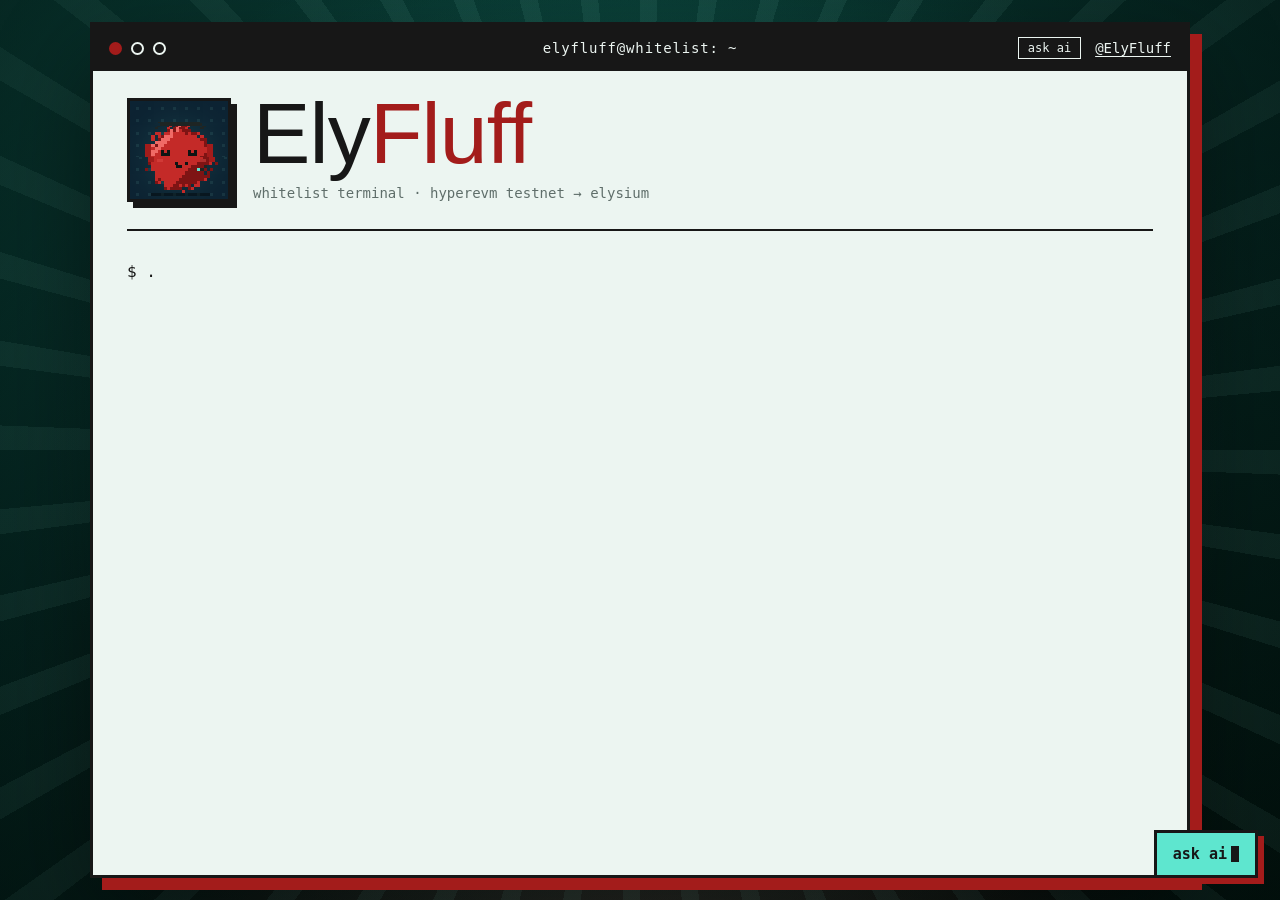
==== commit c6d7f324: "Update index.html" ====
--- a/index.html
+++ b/index.html
@@ -17,7 +17,7 @@
 <link rel="preconnect" href="https://fonts.googleapis.com">
 <link rel="preconnect" href="https://fonts.gstatic.com" crossorigin>
 <link rel="stylesheet" href="https://fonts.googleapis.com/css2?family=IBM+Plex+Mono:ital,wght@0,400;0,500;0,600;0,700;1,400&family=Archivo+Black&family=Rubik+Mono+One&family=IM+Fell+English+SC&family=IM+Fell+English:ital@0;1&display=swap">
-<link rel="stylesheet" href="style.css?v=5">
+<link rel="stylesheet" href="style.css?v=6">
 </head>
 <body>
 
@@ -66,7 +66,8 @@
   </form>
 </div>
 
-<script src="config.js?v=5"></script>
-<script src="app.js?v=5"></script>
+<script src="config.js?v=6"></script>
+<script src="game.js?v=6"></script>
+<script src="app.js?v=6"></script>
 </body>
 </html>
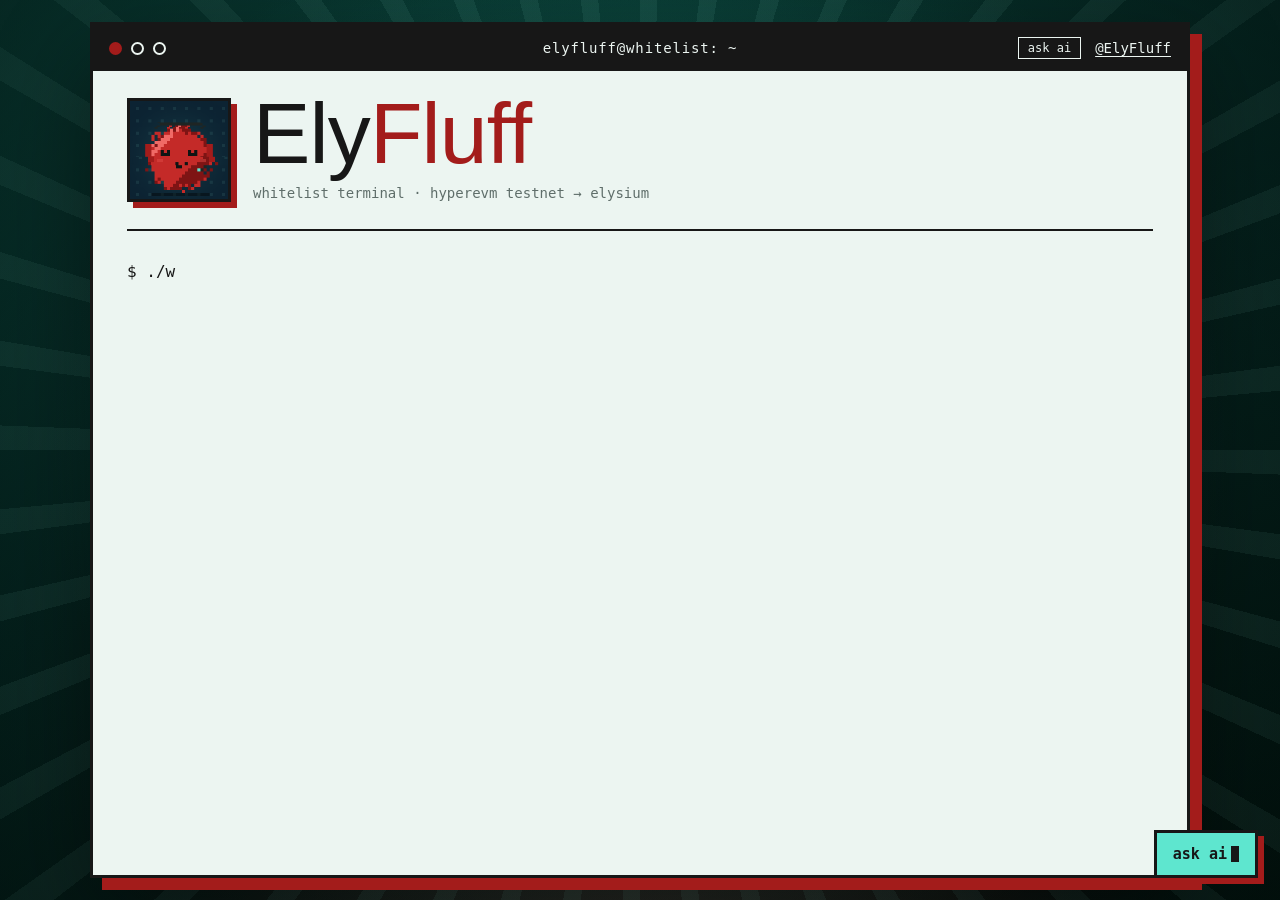
==== commit 0bc0083c: "Update index.html" ====
--- a/index.html
+++ b/index.html
@@ -13,11 +13,11 @@
 <meta property="og:description" content="Join the ElyFluff whitelist. Testnet on HyperEVM, mainnet on Elysium.">
 <meta property="og:type" content="website">
 <meta name="twitter:card" content="summary_large_image">
-<link rel="icon" href="data:image/svg+xml,%3Csvg xmlns='http://www.w3.org/2000/svg' viewBox='0 0 32 32'%3E%3Crect width='32' height='32' rx='4' fill='%23171717'/%3E%3Ccircle cx='16' cy='17' r='10' fill='%235EE6CF'/%3E%3Crect x='11' y='14' width='3' height='4' fill='%23171717'/%3E%3Crect x='18' y='14' width='3' height='4' fill='%23171717'/%3E%3Crect x='22' y='3' width='7' height='7' fill='%23A31C1B'/%3E%3C/svg%3E">
+<link rel="icon" type="image/svg+xml" href="fluff-token.svg">
 <link rel="preconnect" href="https://fonts.googleapis.com">
 <link rel="preconnect" href="https://fonts.gstatic.com" crossorigin>
 <link rel="stylesheet" href="https://fonts.googleapis.com/css2?family=IBM+Plex+Mono:ital,wght@0,400;0,500;0,600;0,700;1,400&family=Archivo+Black&family=Rubik+Mono+One&family=IM+Fell+English+SC&family=IM+Fell+English:ital@0;1&display=swap">
-<link rel="stylesheet" href="style.css?v=6">
+<link rel="stylesheet" href="style.css?v=7">
 </head>
 <body>
 
@@ -66,8 +66,8 @@
   </form>
 </div>
 
-<script src="config.js?v=6"></script>
-<script src="game.js?v=6"></script>
-<script src="app.js?v=6"></script>
+<script src="config.js?v=7"></script>
+<script src="game.js?v=7"></script>
+<script src="app.js?v=7"></script>
 </body>
 </html>
--- a/style.css
+++ b/style.css
@@ -57,7 +57,7 @@
 
 /* header */
 .head{display:flex;align-items:center;gap:22px}
-.avatar{width:104px;height:104px;border:3px solid var(--ink);box-shadow:6px 6px 0 var(--ink);image-rendering:pixelated;background:var(--ink)}
+.avatar{width:104px;height:104px;border:3px solid var(--ink);box-shadow:6px 6px 0 var(--crimson);background:var(--ink)}
 .title{margin:0;font-family:var(--display);font-weight:400;font-size:clamp(46px,8vw,86px);line-height:.95;letter-spacing:-.01em;color:var(--ink)}
 .title .t2{color:var(--crimson)}
 .sub{margin:6px 0 0;font-size:14px;color:var(--muted)}
@@ -141,7 +141,7 @@
 /* scanner */
 .scan{display:grid;grid-template-columns:230px 1fr;gap:16px;align-items:start}
 .scan-stage{position:relative;aspect-ratio:1;border:2.5px solid var(--ink);background:var(--ink);overflow:hidden}
-.scan-stage canvas{display:block;width:100%;height:100%;image-rendering:pixelated}
+.scan-stage canvas{display:block;width:100%;height:100%}
 .scan-tag{position:absolute;left:8px;bottom:8px;padding:0 6px;font-size:11px;letter-spacing:.1em;background:var(--paper);color:var(--ink);border:1.5px solid var(--ink)}
 .scan-tag.decoded{background:var(--crimson);color:#fff;border-color:var(--crimson)}
 .si-top{display:flex;align-items:baseline;gap:8px;flex-wrap:wrap}
@@ -252,6 +252,89 @@
 .ag-form input{flex:1;min-width:0;border:0;outline:0;background:transparent;font-family:var(--mono);font-size:16px;color:var(--ink);caret-color:var(--crimson)}
 .typing::after{content:"thinking";animation:dots 1.2s steps(4) infinite}
 @keyframes dots{0%{content:"thinking"}25%{content:"thinking."}50%{content:"thinking.."}75%{content:"thinking..."}}
+
+/* ---------- fluff arena ---------- */
+.ga-open{overflow:hidden}
+.ga{position:fixed;inset:0;z-index:200;background:#031512;touch-action:none;-webkit-user-select:none;user-select:none;overscroll-behavior:none}
+.ga-cv{position:absolute;inset:0;display:block;touch-action:none}
+.ga-top{position:absolute;left:max(12px,env(safe-area-inset-left));top:max(12px,env(safe-area-inset-top));z-index:2;display:flex;gap:8px}
+.ga-btn{min-height:42px;padding:0 16px;border:2.5px solid var(--ink);background:var(--paper);color:var(--ink);font-family:var(--mono);font-weight:700;font-size:14px;cursor:pointer;box-shadow:4px 4px 0 var(--ink)}
+.ga-btn:hover{background:var(--teal)}
+.ga-btn:disabled{opacity:.6;cursor:wait}
+.ga-go{background:var(--ink);color:var(--paper);box-shadow:4px 4px 0 var(--crimson)}
+.ga-go:hover{background:var(--crimson);border-color:var(--crimson)}
+.ga-mini{min-height:34px;padding:0 12px;font-size:12px;box-shadow:3px 3px 0 var(--crimson)}
+.ga-panel{position:absolute;left:50%;top:50%;transform:translate(-50%,-50%);z-index:3;width:min(560px,calc(100vw - 24px));max-height:calc(100dvh - 24px);overflow:auto;
+  background:var(--paper);border:3px solid var(--ink);box-shadow:10px 10px 0 var(--crimson),0 30px 80px rgba(0,0,0,.5);font-family:var(--mono);color:var(--ink)}
+.ga-bar{height:34px;display:flex;align-items:center;justify-content:center;background:var(--ink);color:var(--paper);font-size:13px}
+.ga-body{padding:18px 20px 20px}
+.ga-title{margin:0 0 12px;font-family:var(--chunk);font-weight:400;font-size:clamp(26px,5vw,38px);line-height:1.05}
+.ga-ln{display:flex;gap:12px;font-size:14.5px;line-height:1.7;border-bottom:1.5px dotted rgba(23,23,23,.25)}
+.ga-k{flex:none;min-width:64px;color:var(--crimson);font-weight:600}
+.ga-ln b{margin-left:auto}
+.ga-ctl{margin:12px 0 4px;padding:10px 12px;border:2px dashed var(--ink);font-size:12.5px;color:var(--muted);line-height:1.6}
+.ga-status{border:0;color:var(--teal-ink);font-weight:600;min-height:24px}
+.ga-row{display:flex;flex-wrap:wrap;gap:12px;margin-top:14px}
+.ga-board{margin:12px 0 6px;border:2px solid var(--ink)}
+.ga-br{display:grid;grid-template-columns:34px 1fr auto;gap:10px;padding:3px 10px;font-size:13.5px;border-bottom:1px solid rgba(23,23,23,.15)}
+.ga-br:last-child{border-bottom:0}
+.ga-br.me{background:var(--teal);font-weight:700}
+.ga-rot{position:absolute;left:50%;bottom:max(16px,env(safe-area-inset-bottom));transform:translateX(-50%);z-index:2;display:flex;align-items:center;gap:10px;padding:8px 12px;
+  background:var(--paper);border:2.5px solid var(--ink);font-family:var(--mono);font-size:13px;color:var(--ink);white-space:nowrap}
+
+.ga-head{display:flex;align-items:center;gap:12px;margin-bottom:10px}
+.ga-head .ga-title{margin:0}
+.ga-logo{width:52px;height:52px;flex:none}
+.ga-sub{font-size:12px;letter-spacing:.12em;text-transform:uppercase;color:var(--muted);margin:4px 0 6px}
+.ga-maps{display:grid;grid-template-columns:repeat(2,minmax(0,1fr));gap:8px;margin-bottom:12px}
+.ga-map{text-align:left;padding:9px 11px;border:2.5px solid var(--ink);background:#fff;cursor:pointer;font-family:var(--mono);color:var(--ink);display:flex;flex-direction:column;gap:2px}
+.ga-map b{font-size:14px}
+.ga-map span{font-size:11.5px;color:var(--muted)}
+.ga-map.on{box-shadow:4px 4px 0 var(--crimson);background:var(--teal)}
+.ga-map.on span{color:var(--ink)}
+.ga-map-elysium{background:linear-gradient(135deg,#FFF6DE,#D6F7EF)}
+.ga-map-city{background:linear-gradient(135deg,#D7F3EC,#9FDCCF)}
+.ga-map-core{background:linear-gradient(135deg,#F6D6CF,#E59A8F)}
+.ga-map.on.ga-map-elysium,.ga-map.on.ga-map-city,.ga-map.on.ga-map-core{outline:3px solid var(--crimson);outline-offset:-6px}
+.ga-earn{display:flex;align-items:baseline;justify-content:space-between;gap:10px;margin:4px 0 10px;padding:10px 14px;background:var(--ink);color:var(--paper)}
+.ga-earn b{font-family:var(--chunk);font-weight:400;font-size:26px;color:var(--teal-2)}
+.ga-bh{font-weight:700;background:var(--paper-2)}
+.claim{margin:12px 0 4px;padding:12px;border:2.5px solid var(--ink);background:#fff;box-shadow:5px 5px 0 var(--teal-ink)}
+.claim-top{display:flex;align-items:center;gap:12px}
+.claim-top img{width:46px;height:46px;flex:none}
+.claim-top b{display:block;font-family:var(--chunk);font-weight:400;font-size:24px;line-height:1.1}
+.claim .btn{margin-top:10px;width:100%}
+.boards{display:grid;grid-template-columns:1fr 1fr;gap:16px;margin-top:6px}
+.tok-ic{width:18px;height:18px;vertical-align:-4px;margin-right:4px}
+@media (max-width:760px){.boards{grid-template-columns:1fr}.ga-maps{grid-template-columns:1fr 1fr}}
+
+/* ---------- arena lobby, loader, modal ---------- */
+.lobby{display:grid;grid-template-columns:minmax(0,1.1fr) minmax(0,.9fr);gap:18px;align-items:start}
+.lobby-hero{position:relative;border:2.5px solid var(--ink);background:#062723;overflow:hidden;aspect-ratio:16/10}
+.lobby-hero canvas{display:block;width:100%;height:100%}
+.lobby-hero .lh-t{position:absolute;left:14px;top:10px;font-family:var(--chunk);font-size:clamp(22px,4vw,34px);color:#EAFBF7;text-shadow:3px 3px 0 var(--crimson)}
+.lobby-hero .lh-s{position:absolute;left:14px;bottom:10px;font-size:12px;color:var(--teal-2);background:rgba(23,23,23,.7);padding:0 8px}
+.lobby .rules .ln{min-height:0;line-height:1.7;font-size:14.5px}
+.lobby .rules .k{color:var(--crimson);font-weight:600;display:inline-block;min-width:58px}
+.lobby .mine{margin:10px 0;padding:10px 12px;border:2.5px solid var(--ink);background:#fff;display:flex;justify-content:space-between;align-items:center;gap:10px;flex-wrap:wrap}
+.lobby .mine b{font-family:var(--chunk);font-size:22px;font-weight:400}
+.btn-play{min-height:54px;font-size:18px;padding:0 26px;background:var(--crimson);border-color:var(--ink);box-shadow:5px 5px 0 var(--ink)}
+.btn-play:hover{background:var(--ink);box-shadow:5px 5px 0 var(--crimson)}
+.loader{display:flex;align-items:center;gap:10px;font-weight:600}
+.loader .lb{flex:1;max-width:260px;height:12px;border:2px solid var(--ink);background:#fff;overflow:hidden}
+.loader .lb i{display:block;height:100%;width:0;background:repeating-linear-gradient(90deg,var(--ink) 0 6px,var(--crimson) 6px 9px)}
+.loader .lp{min-width:44px;text-align:right}
+.task-extra .inbox{background:#fff}
+.mtop{display:flex;align-items:center;gap:12px;flex-wrap:wrap}
+.modal{position:fixed;inset:0;z-index:120;display:flex;align-items:center;justify-content:center;padding:16px;background:rgba(3,21,18,.72)}
+.modal .win{width:min(860px,100%);max-height:calc(100dvh - 32px);overflow:auto;margin:0;background:var(--paper)}
+.clear-fx{animation:clearfx .45s ease forwards}
+@keyframes clearfx{to{opacity:0;transform:translateY(-14px)}}
+@media (max-width:760px){
+  .lobby{grid-template-columns:1fr}
+  .ga-body{padding:14px}
+  .btn-play{width:100%}
+}
 
 /* responsive */
 @media (max-width:760px){
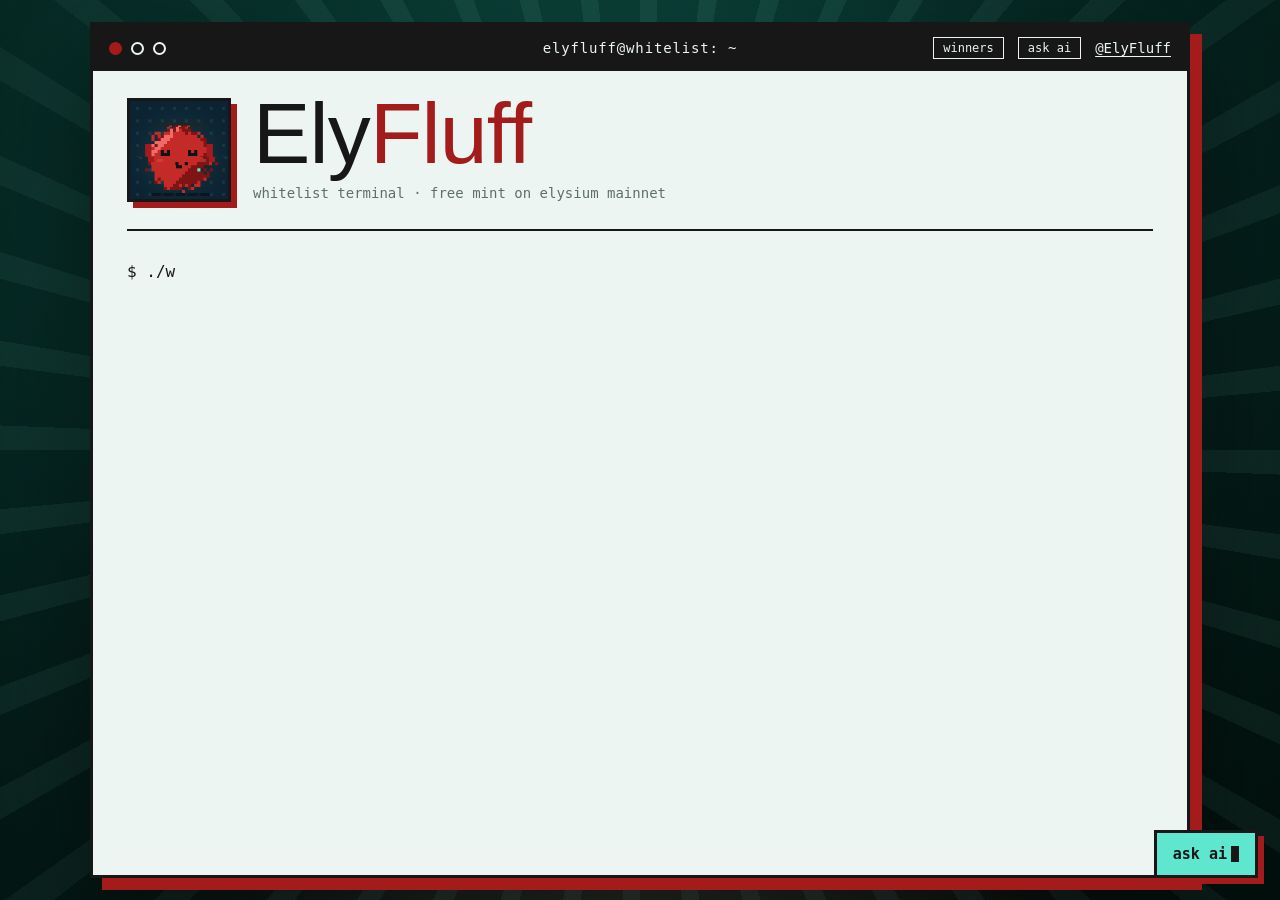
==== commit 79c8b2eb: "Add files via upload" ====
--- a/index.html
+++ b/index.html
@@ -3,21 +3,21 @@
 <head>
 <meta charset="utf-8">
 <meta name="viewport" content="width=device-width, initial-scale=1, viewport-fit=cover, interactive-widget=resizes-content">
-<meta http-equiv="Content-Security-Policy" content="default-src 'self'; script-src 'self'; style-src 'self' https://fonts.googleapis.com; font-src https://fonts.gstatic.com; img-src 'self' data: blob:; connect-src 'self' https://script.google.com https://script.googleusercontent.com https://rpc.hyperliquid-testnet.xyz; object-src 'none'; base-uri 'self'; form-action 'none'">
+<meta http-equiv="Content-Security-Policy" content="default-src 'self'; script-src 'self'; style-src 'self' https://fonts.googleapis.com; font-src https://fonts.gstatic.com; img-src 'self' data: blob:; connect-src 'self' https:; object-src 'none'; base-uri 'self'; form-action 'none'">
 <meta http-equiv="Cache-Control" content="no-cache">
 <meta name="referrer" content="strict-origin-when-cross-origin">
 <meta name="theme-color" content="#062723">
 <title>$FLUFF Whitelist | ElyFluff</title>
-<meta name="description" content="Join the ElyFluff whitelist. 3,000 NFTs and the $FLUFF token. Testnet on HyperEVM, mainnet on Elysium.">
+<meta name="description" content="Join the ElyFluff whitelist. 3,000 NFTs and the $FLUFF token. Free mint on Elysium mainnet.">
 <meta property="og:title" content="$FLUFF Whitelist | ElyFluff">
-<meta property="og:description" content="Join the ElyFluff whitelist. Testnet on HyperEVM, mainnet on Elysium.">
+<meta property="og:description" content="Join the ElyFluff whitelist. Free mint on Elysium mainnet.">
 <meta property="og:type" content="website">
 <meta name="twitter:card" content="summary_large_image">
 <link rel="icon" type="image/svg+xml" href="fluff-token.svg">
 <link rel="preconnect" href="https://fonts.googleapis.com">
 <link rel="preconnect" href="https://fonts.gstatic.com" crossorigin>
 <link rel="stylesheet" href="https://fonts.googleapis.com/css2?family=IBM+Plex+Mono:ital,wght@0,400;0,500;0,600;0,700;1,400&family=Archivo+Black&family=Rubik+Mono+One&family=IM+Fell+English+SC&family=IM+Fell+English:ital@0;1&display=swap">
-<link rel="stylesheet" href="style.css?v=7">
+<link rel="stylesheet" href="style.css?v=12">
 </head>
 <body>
 
@@ -28,6 +28,7 @@
     <span class="dots" aria-hidden="true"><i class="d1"></i><i></i><i></i></span>
     <span class="bar-title">elyfluff@whitelist: ~</span>
     <span class="bar-right">
+      <a class="bar-ai" href="checker">winners</a>
       <button class="bar-ai" type="button" data-open-agent>ask ai</button>
       <a class="bar-x" href="#" data-x-profile target="_blank" rel="noopener noreferrer"><span data-cfg="X_HANDLE_AT">@ElyFluff</span></a>
     </span>
@@ -38,7 +39,7 @@
       <canvas class="avatar" id="avatar" width="192" height="192" aria-hidden="true"></canvas>
       <div class="head-txt">
         <h1 class="title">ElyFluff</h1>
-        <p class="sub">whitelist terminal · hyperevm testnet → elysium</p>
+        <p class="sub">whitelist terminal · free mint on elysium mainnet</p>
       </div>
     </header>
     <hr class="rule">
@@ -66,8 +67,9 @@
   </form>
 </div>
 
-<script src="config.js?v=7"></script>
-<script src="game.js?v=7"></script>
-<script src="app.js?v=7"></script>
+<script src="config.js?v=12"></script>
+<script src="chain.js?v=12"></script>
+<script src="game.js?v=12"></script>
+<script src="app.js?v=12"></script>
 </body>
 </html>
--- a/style.css
+++ b/style.css
@@ -264,7 +264,7 @@
 .ga-go{background:var(--ink);color:var(--paper);box-shadow:4px 4px 0 var(--crimson)}
 .ga-go:hover{background:var(--crimson);border-color:var(--crimson)}
 .ga-mini{min-height:34px;padding:0 12px;font-size:12px;box-shadow:3px 3px 0 var(--crimson)}
-.ga-panel{position:absolute;left:50%;top:50%;transform:translate(-50%,-50%);z-index:3;width:min(560px,calc(100vw - 24px));max-height:calc(100dvh - 24px);overflow:auto;
+.ga-panel{position:absolute;left:50%;top:50%;transform:translate(-50%,-50%);z-index:3;width:min(600px,calc(100% - 24px));max-height:calc(100% - 24px);overflow:auto;-webkit-overflow-scrolling:touch;
   background:var(--paper);border:3px solid var(--ink);box-shadow:10px 10px 0 var(--crimson),0 30px 80px rgba(0,0,0,.5);font-family:var(--mono);color:var(--ink)}
 .ga-bar{height:34px;display:flex;align-items:center;justify-content:center;background:var(--ink);color:var(--paper);font-size:13px}
 .ga-body{padding:18px 20px 20px}
@@ -367,3 +367,188 @@
   *,*::before,*::after{animation:none!important;transition:none!important}
   .screen{scroll-behavior:auto}
 }
+
+/* ===== v8 ===== */
+.avatar.swap{animation:avswap .5s steps(4)}
+@keyframes avswap{0%{filter:contrast(1.8) hue-rotate(40deg);transform:translateX(-3px)}50%{filter:none;transform:translateX(3px)}100%{transform:none}}
+
+/* big X login card */
+.login{position:relative;margin:14px 0 18px;padding:22px 22px 18px;background:#fff;border:3px solid var(--ink);box-shadow:10px 10px 0 var(--crimson);max-width:720px}
+.login::before{content:"";position:absolute;left:-3px;right:-3px;top:-3px;height:8px;background:linear-gradient(90deg,var(--teal) 0 60%,var(--crimson) 60% 100%)}
+.login-top{display:flex;justify-content:space-between;align-items:center;margin-bottom:6px}
+.login-step{font-size:12px;font-weight:700;letter-spacing:.16em;color:var(--crimson)}
+.login-x{display:inline-flex;align-items:center;justify-content:center;width:40px;height:40px;background:var(--ink);color:#fff;font-size:22px;font-weight:700;box-shadow:3px 3px 0 var(--teal-ink)}
+.login-h{margin:4px 0 6px;font-family:var(--chunk);font-weight:400;font-size:clamp(24px,4.6vw,40px);line-height:1.05}
+.login-p{margin:0 0 14px;color:var(--muted);font-size:15px;line-height:1.5}
+.login-field{display:flex;align-items:center;height:70px;border:3px solid var(--ink);background:var(--paper);padding:0 14px;gap:6px;transition:box-shadow .15s}
+.login-field:focus-within{box-shadow:6px 6px 0 var(--teal-ink);background:#fff}
+.login-field.valid{border-color:var(--teal-ink)}
+.login-at{font-family:var(--chunk);font-size:30px;color:var(--crimson);line-height:1}
+.login-field input{flex:1;min-width:0;height:100%;border:0;outline:0;background:transparent;font-family:var(--mono);font-weight:600;font-size:clamp(20px,4.5vw,28px);color:var(--ink);letter-spacing:.02em}
+.login-field input::placeholder{color:#9AA8A4;font-weight:500}
+.login-ok{flex:none;width:34px;height:34px;display:flex;align-items:center;justify-content:center;font-weight:700;font-size:18px;color:#fff;background:var(--teal-ink);border-radius:50%;transform:scale(0);transition:transform .15s}
+.login-field.valid .login-ok{transform:scale(1)}
+.login-hint{margin:10px 0 0;font-size:13px;color:var(--muted);line-height:1.5}
+.login-row{display:flex;flex-wrap:wrap;gap:12px;margin-top:16px}
+.btn-big{min-height:58px;padding:0 30px;font-size:18px;background:var(--crimson);border-color:var(--ink);box-shadow:5px 5px 0 var(--ink)}
+.btn-big:hover{background:var(--ink);box-shadow:5px 5px 0 var(--crimson)}
+.login-msg{min-height:22px;margin-top:10px;color:var(--crimson);font-weight:600;font-size:14px}
+.login.shake{animation:shake .35s}
+@keyframes shake{20%{transform:translateX(-8px)}40%{transform:translateX(7px)}60%{transform:translateX(-5px)}80%{transform:translateX(3px)}}
+@media (max-width:560px){.login{padding:18px 14px 14px;box-shadow:6px 6px 0 var(--crimson)}.login-field{height:62px}.btn-big{width:100%}.login-row .btn{width:100%}}
+
+/* access key */
+.keybox .key-t{font-size:12px;font-weight:700;letter-spacing:.16em;color:var(--crimson)}
+.key-v{margin:8px 0 10px;padding:14px 12px;background:var(--ink);color:var(--teal-2);font-weight:700;font-size:clamp(17px,4.4vw,26px);letter-spacing:.08em;text-align:center;word-break:break-all;user-select:all;-webkit-user-select:all;border-left:8px solid var(--crimson)}
+
+/* stats tiles */
+.stats{display:grid;grid-template-columns:repeat(3,minmax(0,1fr));gap:12px;margin-bottom:10px}
+.stat{border:2.5px solid var(--ink);background:#fff;padding:10px 12px;display:flex;flex-direction:column;gap:2px;min-width:0}
+.stat.big{grid-row:span 2;background:var(--ink);color:var(--paper);box-shadow:5px 5px 0 var(--crimson);justify-content:center}
+.st-l{font-size:11.5px;letter-spacing:.1em;text-transform:uppercase;color:var(--muted)}
+.stat.big .st-l{color:var(--teal-2)}
+.st-v{font-family:var(--chunk);font-weight:400;font-size:clamp(17px,2.6vw,24px);line-height:1.15;overflow-wrap:anywhere}
+.stat.big .st-v{font-size:clamp(24px,4vw,40px);color:#fff}
+.st-s{font-size:12px;color:var(--muted)}
+.stat.big .st-s{color:#B9CCC7}
+@media (max-width:620px){.stats{grid-template-columns:1fr 1fr}.stat.big{grid-column:span 2;grid-row:auto}}
+
+/* referral board */
+.ref-hero{display:grid;grid-template-columns:minmax(0,1.2fr) minmax(0,1fr);gap:14px;align-items:stretch;margin-bottom:14px}
+.ref-big{display:flex;align-items:center;gap:14px;padding:12px 14px;background:var(--ink);color:var(--paper);box-shadow:6px 6px 0 var(--crimson)}
+.ref-big b{font-family:var(--chunk);font-weight:400;font-size:clamp(40px,7vw,64px);line-height:1;color:var(--teal)}
+.ref-big span{font-size:15px;line-height:1.4}
+.ref-tiers{display:grid;gap:10px}
+.ref-tier{border:2.5px solid var(--ink);padding:8px 12px;background:#fff;display:flex;align-items:baseline;gap:10px;flex-wrap:wrap}
+.ref-tier b{font-family:var(--chunk);font-weight:400;font-size:18px}
+.ref-tier.gtd{box-shadow:4px 4px 0 var(--crimson)}
+.ref-tier.fcfs{box-shadow:4px 4px 0 var(--sky-ink)}
+.ref-tier span{font-size:13.5px;color:var(--muted)}
+.ref-link{display:flex;gap:10px;flex-wrap:wrap;align-items:center;margin-bottom:12px}
+.ref-link .inbox input{font-size:14px}
+.ref-me{display:grid;grid-template-columns:repeat(3,minmax(0,1fr));gap:10px;margin-bottom:12px}
+.ref-me div{border:2px dashed var(--ink);padding:8px 10px;display:flex;flex-direction:column}
+.ref-me span{font-size:12px}
+.ref-me b{font-family:var(--chunk);font-weight:400;font-size:20px}
+@media (max-width:620px){.ref-hero{grid-template-columns:1fr}.ref-me b{font-size:16px}}
+.feed.tall{max-height:360px;overflow:auto;padding-right:4px}
+.brow{position:relative;display:flex;align-items:center;gap:8px;padding:2px 0;border-bottom:1px solid rgba(23,23,23,.08)}
+.brow .bu{flex:1;min-width:0;overflow:hidden;text-overflow:ellipsis;white-space:nowrap}
+.brow .bv{flex:none;font-weight:600}
+.brow .tag{flex:none;font-size:10.5px;font-weight:700;letter-spacing:.08em;padding:0 5px;border:1.5px solid var(--ink);line-height:16px}
+.brow .tag.gtd{background:var(--crimson);color:#fff;border-color:var(--crimson)}
+.brow .tag.fcfs{background:var(--sky);color:var(--ink)}
+.brow .rbar{position:absolute;left:0;bottom:0;height:3px;background:var(--teal);opacity:.8}
+
+/* collection */
+.coll .win-body{overflow:hidden}
+.cc{all:unset;cursor:pointer;display:flex;flex-direction:column;background:#fff;border:2.5px solid var(--ink);box-shadow:5px 5px 0 var(--ink);transition:transform .15s,box-shadow .15s;min-width:0}
+.cc:hover,.cc:focus-visible{transform:translate(-3px,-3px) rotate(-1deg);box-shadow:8px 8px 0 var(--crimson)}
+.cc:focus-visible{outline:3px solid var(--teal-ink);outline-offset:3px}
+.cc-img{display:block;aspect-ratio:1;overflow:hidden;border-bottom:2.5px solid var(--ink);background:var(--ink)}
+.cc-img img{display:block;width:100%;height:100%;object-fit:cover;transition:transform .3s}
+.cc:hover .cc-img img{transform:scale(1.06)}
+.cc-t{display:flex;flex-direction:column;padding:6px 9px 8px;font-size:12px;line-height:1.35}
+.cc-t b{font-family:var(--chunk);font-weight:400;font-size:14px}
+.cc-t span{color:var(--muted);white-space:nowrap;overflow:hidden;text-overflow:ellipsis}
+.cgrid{display:grid;grid-template-columns:repeat(auto-fill,minmax(140px,1fr));gap:16px;margin-top:10px;padding:0 6px 6px 0}
+.marq{overflow:hidden;margin:2px -14px 8px;padding:6px 0 12px;-webkit-mask:linear-gradient(90deg,transparent,#000 6%,#000 94%,transparent);mask:linear-gradient(90deg,transparent,#000 6%,#000 94%,transparent)}
+.marq-t{display:flex;gap:16px;width:max-content;animation:marq 48s linear infinite;padding-left:14px}
+.marq-t .cc{width:150px}
+.marq:hover .marq-t{animation-play-state:paused}
+@keyframes marq{to{transform:translateX(calc(-50% - 8px))}}
+@media (max-width:560px){.marq-t .cc{width:124px}.cgrid{grid-template-columns:repeat(2,minmax(0,1fr));gap:12px}}
+.lightbox{width:min(900px,100%)}
+.lb{display:grid;grid-template-columns:minmax(0,1.1fr) minmax(0,1fr);gap:18px;align-items:start}
+.lb img{display:block;width:100%;aspect-ratio:1;object-fit:cover;border:3px solid var(--ink);box-shadow:8px 8px 0 var(--crimson)}
+.lb-n{font-family:var(--chunk);font-size:clamp(26px,4vw,40px);margin-bottom:10px}
+.lb .si-traits{grid-template-columns:1fr}
+@media (max-width:640px){.lb{grid-template-columns:1fr}}
+
+/* selection rules */
+.rules-t{border:2.5px solid var(--ink);margin-bottom:12px;background:#fff}
+.rt-r{display:grid;grid-template-columns:minmax(0,1.1fr) minmax(0,1fr) minmax(0,1fr);gap:8px;padding:7px 10px;border-bottom:1.5px solid rgba(23,23,23,.15);font-size:14px}
+.rt-r:last-child{border-bottom:0}
+.rt-h{background:var(--ink);color:var(--paper);font-weight:700;font-size:12.5px;letter-spacing:.05em}
+.rt-r span:first-child{font-weight:600}
+.rt-raffle{background:repeating-linear-gradient(45deg,#fff 0 8px,#EEF7F4 8px 16px)}
+@media (max-width:560px){.rt-r{font-size:12.5px;padding:6px 8px}}
+
+/* launchpad wallet */
+.wbar{display:flex;align-items:center;justify-content:space-between;gap:10px;flex-wrap:wrap;margin-bottom:14px;padding:8px 10px;border:2px dashed var(--ink);background:#fff;font-size:14px}
+.mint-out{min-height:20px;font-size:13px;line-height:1.5;overflow-wrap:anywhere}
+.mint-out.ok{color:var(--teal-ink);font-weight:600}
+.mint-out.err{color:var(--crimson);font-weight:600}
+.mint-out.dim{color:var(--muted)}
+.soon:disabled{cursor:not-allowed}
+
+/* game: fighter select + rotated layout */
+.ga-chars{display:grid;grid-template-columns:repeat(auto-fill,minmax(68px,1fr));gap:8px;margin-bottom:12px}
+.ga-char{all:unset;cursor:pointer;display:flex;flex-direction:column;align-items:center;gap:2px;border:2.5px solid var(--ink);background:#fff;padding:3px 3px 4px;font-size:11px;font-weight:600}
+.ga-char img{width:100%;aspect-ratio:1;object-fit:cover;display:block}
+.ga-char.on{background:var(--teal);box-shadow:3px 3px 0 var(--crimson);outline:2px solid var(--crimson);outline-offset:-5px}
+.ga.ga-r90 .ga-top{left:12px;top:12px}
+@media (max-width:760px){.fab{display:none}}
+
+/* admin page */
+.adm-term{max-width:860px}
+.adm-top{margin-bottom:8px}
+.adm-title{margin:4px 0 6px;font-family:var(--chunk);font-weight:400;font-size:clamp(24px,5vw,38px)}
+.adm-p{margin:0 0 12px;color:var(--muted);font-size:14.5px;line-height:1.55}
+.adm-wallet{margin:8px 0 12px;padding:10px 12px;border:2px dashed var(--ink);background:#fff;font-size:14px;overflow-wrap:anywhere}
+.adm-card{max-width:none}
+.adm-h{margin:0 0 4px;font-family:var(--chunk);font-weight:400;font-size:clamp(17px,3.4vw,22px)}
+.adm-in{display:block;margin:0 0 12px}
+.adm-lab{display:block;font-size:12px;letter-spacing:.08em;text-transform:uppercase;color:var(--muted);margin-bottom:4px}
+.adm-in .inbox{width:100%;height:50px}
+.adm-out{min-height:22px;margin-top:10px;font-size:13.5px;line-height:1.5;overflow-wrap:anywhere}
+.adm-out.ok{color:var(--teal-ink);font-weight:600}
+.adm-out.err{color:var(--crimson);font-weight:600}
+.adm-out.dim{color:var(--muted)}
+.adm-addr{display:flex;flex-direction:column;padding:6px 0;border-bottom:1.5px dotted rgba(23,23,23,.25);font-size:14px}
+.adm-addr b{overflow-wrap:anywhere}
+.adm-cfg{margin:12px 0;padding:12px;background:var(--ink);color:var(--teal-2);font-family:var(--mono);font-size:13px;white-space:pre-wrap;overflow-wrap:anywhere;user-select:all;-webkit-user-select:all}
+.pad.pad3{grid-template-columns:repeat(3,minmax(0,1fr))}
+.mint.claimc{box-shadow:6px 6px 0 var(--teal-ink)}
+.mint .soon{margin-top:auto}
+@media (max-width:900px){.pad.pad3{grid-template-columns:1fr 1fr}.pad.pad3 .claimc{grid-column:span 2}}
+@media (max-width:600px){.pad.pad3{grid-template-columns:1fr}.pad.pad3 .claimc{grid-column:auto}}
+.adm-gap{margin-top:16px}
+.pad.pad3{margin-bottom:14px}
+a.soon{text-decoration:none;color:inherit}
+a.soon.live{color:var(--paper)}
+a.soon.live:hover{background:var(--crimson)}
+a.soon[aria-disabled=true]{cursor:not-allowed}
+/* wallet checker */
+.wc-h{margin:0 0 4px;font-family:var(--chunk);font-weight:400;font-size:clamp(20px,3.6vw,30px)}
+.wcheck .login-field input{font-size:clamp(15px,2.6vw,22px)}
+.wc-res{display:none;margin-top:16px;padding:14px;border:3px solid var(--ink);background:#fff;gap:14px;align-items:center}
+.wc-res.gtd,.wc-res.fcfs,.wc-res.dim,.wc-res.err{display:flex}
+.wc-i{flex:none;width:52px;height:52px;display:flex;align-items:center;justify-content:center;font-size:26px;color:#fff;background:var(--muted)}
+.wc-t{font-family:var(--chunk);font-size:clamp(17px,3vw,24px);line-height:1.15}
+.wc-s{font-size:14px;color:var(--muted);margin-top:4px;line-height:1.45}
+.wc-res.gtd{box-shadow:8px 8px 0 var(--crimson)}
+.wc-res.gtd .wc-i{background:var(--crimson)}
+.wc-res.fcfs{box-shadow:8px 8px 0 var(--sky-ink)}
+.wc-res.fcfs .wc-i{background:var(--sky-ink)}
+.wc-res.err .wc-i{background:var(--ink)}
+
+/* winner checker page */
+.ck-term{max-width:780px}
+.ck-head{display:flex;align-items:center;gap:18px;margin-bottom:6px}
+.ck-av{width:120px;height:120px;object-fit:cover;border:3px solid var(--ink);box-shadow:6px 6px 0 var(--crimson);background:var(--ink);flex:none}
+.ck-title{margin:0}
+.ck-box{margin:14px 0 6px}
+.ck-lab{display:block;font-size:13px;font-weight:700;letter-spacing:.1em;text-transform:uppercase;color:var(--crimson);margin-bottom:8px}
+.ck-box .login-field input{font-size:clamp(17px,3.6vw,24px)}
+.ck-go{width:100%;margin-top:14px}
+.ck-res{margin:20px 0 10px}
+.ck-res .wc-t{overflow-wrap:anywhere}
+.ck-act{margin-top:12px}
+.ck-act .btn{text-decoration:none}
+.ck-foot{font-size:13px;color:var(--muted);margin:14px 0 0}
+.ck-foot a{color:var(--teal-ink)}
+@media (max-width:560px){.ck-av{width:84px;height:84px}.ck-head{gap:12px}}
+a.bar-ai{text-decoration:none}
+.login-row a.btn,.wcheck a.btn{text-decoration:none;display:inline-flex;align-items:center;justify-content:center}
+.ck-res .wc-i{align-self:flex-start}
